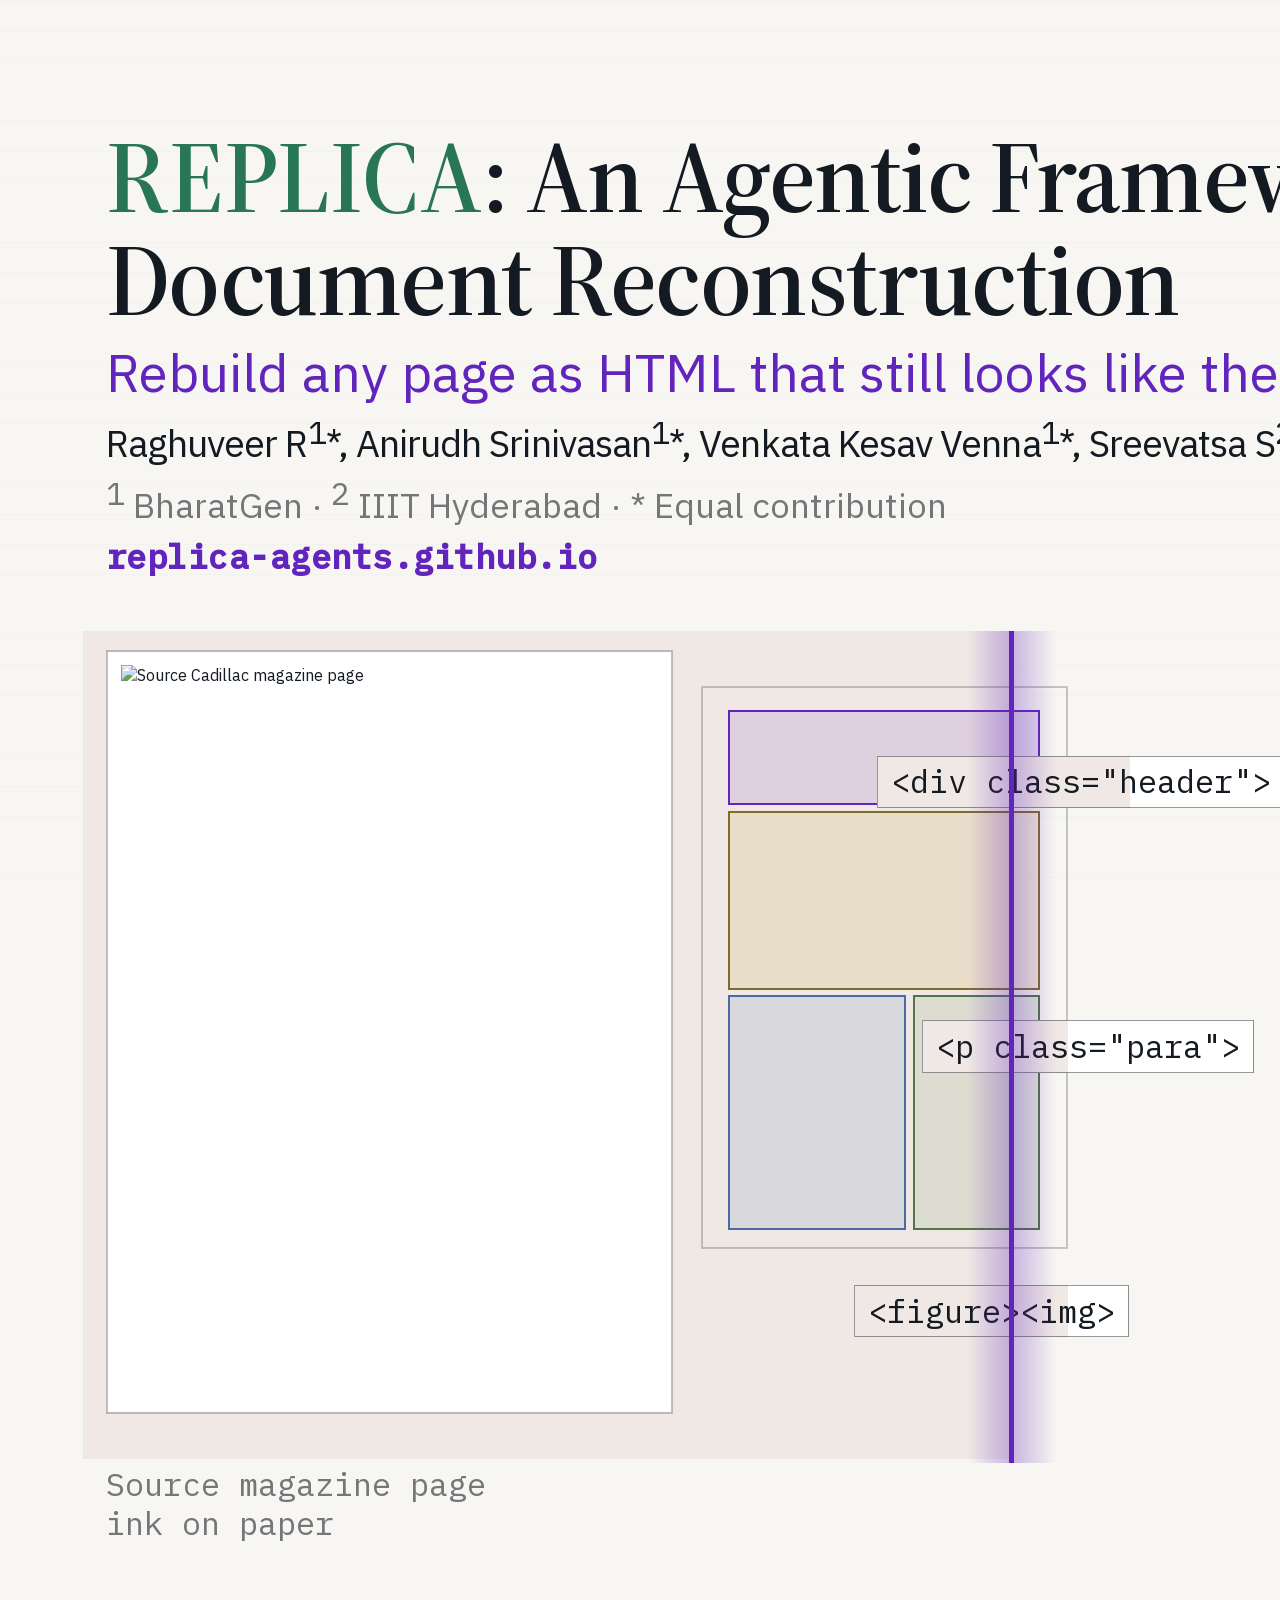
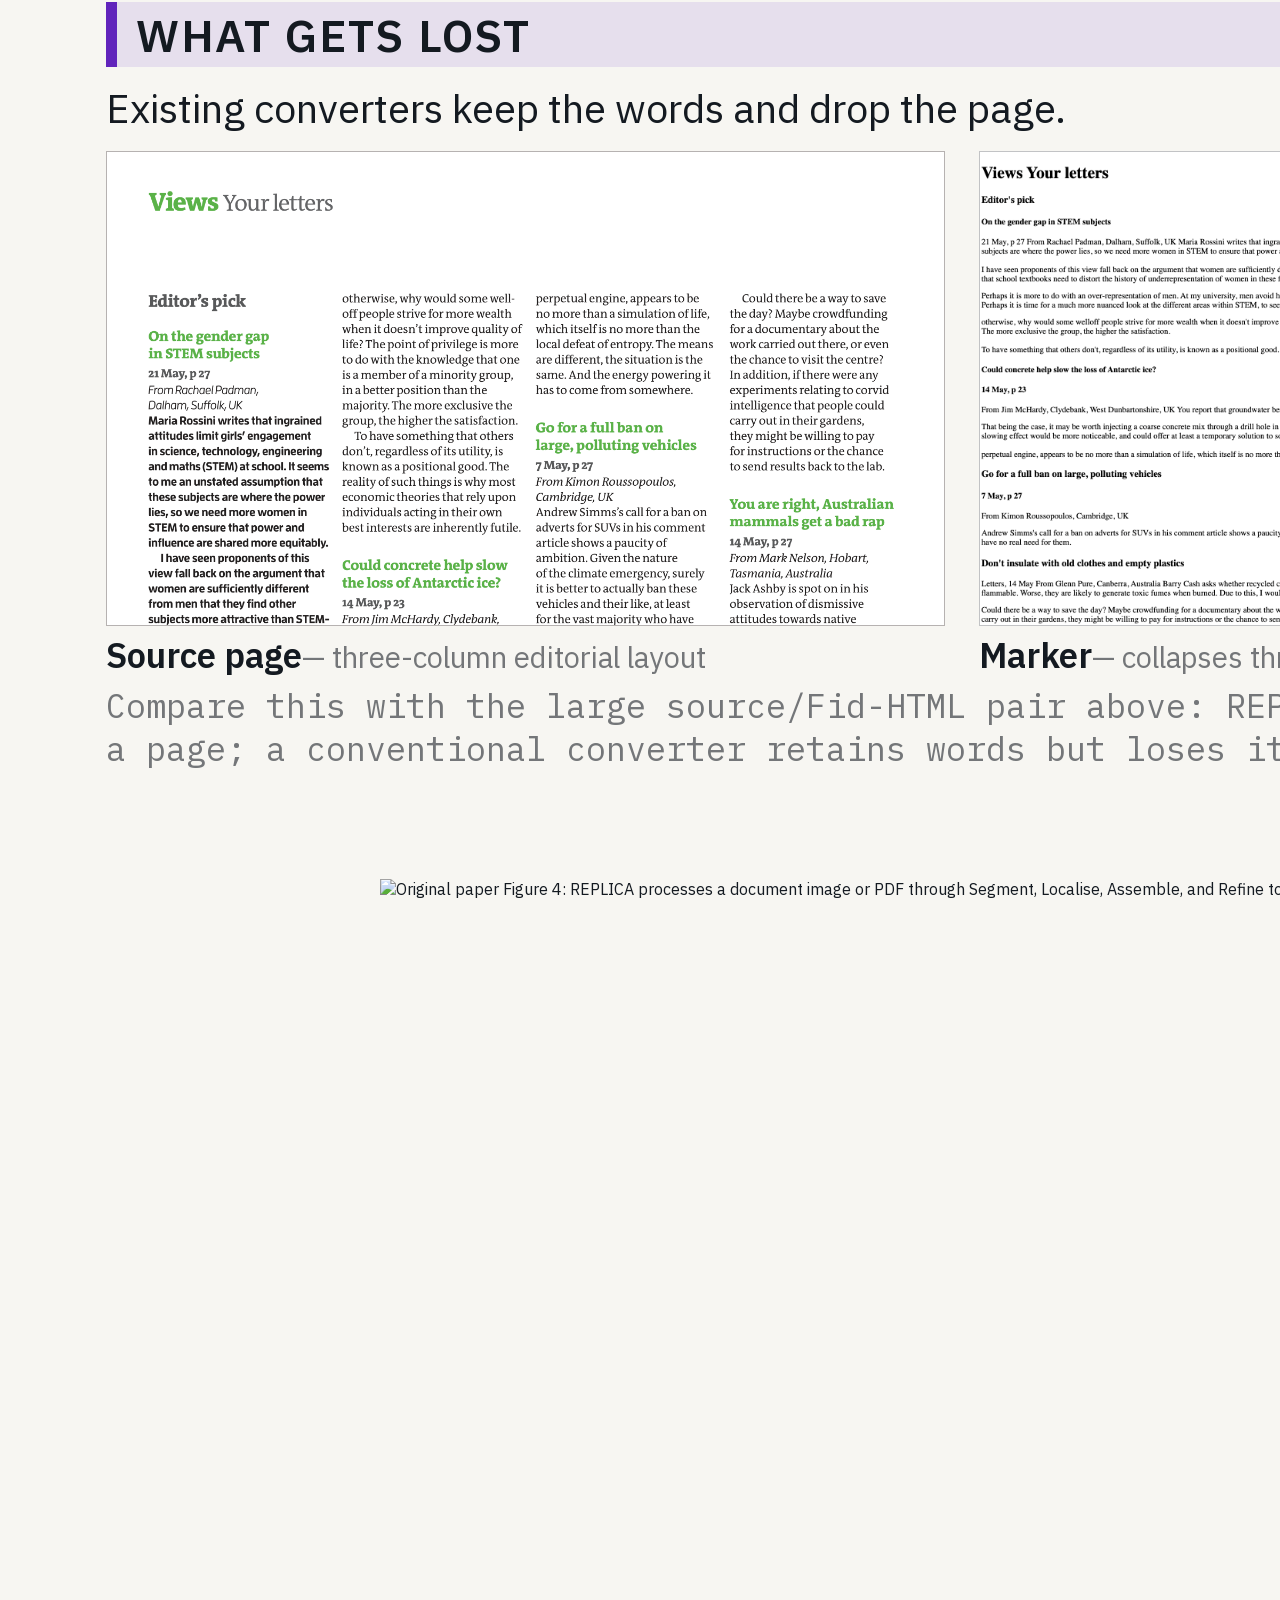
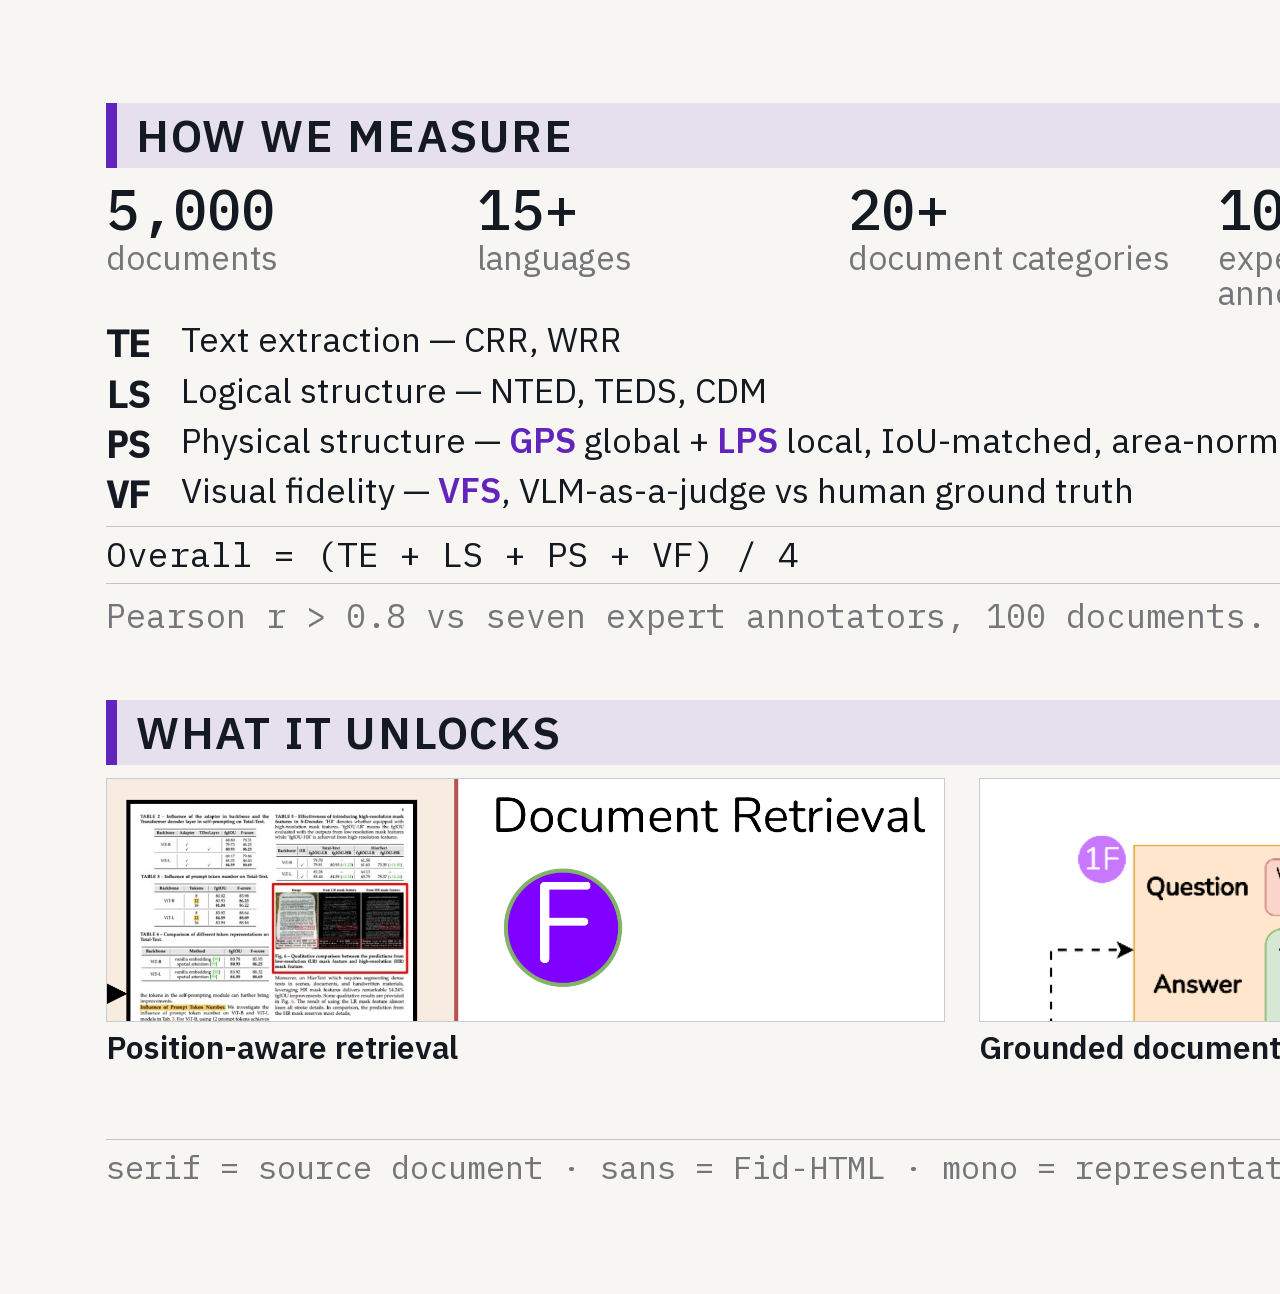
==== poster/index.html @ 0600de85 "added poster" ====
<!DOCTYPE html>
<html lang="en">
<head>
<meta charset="utf-8">
<title>REPLICA — ICDAR 2026</title>
<link rel="stylesheet" href="poster.css">
</head>
<body>

<!-- Glyphs that are NOT in the self-hosted font subsets are drawn, never typed.
     Typing them lets the browser silently substitute a system font, which looks
     fine locally and breaks in the embedded PDF. See POSTER_PLAN.md §2.2. -->
<svg width="0" height="0" style="position:absolute" aria-hidden="true"><defs>
  <symbol id="tick" viewBox="0 0 16 16"><path d="M2.5 8.6 L6.2 12.3 L13.5 3.9"
    fill="none" stroke="currentColor" stroke-width="2.6" stroke-linecap="round"
    stroke-linejoin="round"/></symbol>
  <symbol id="cross" viewBox="0 0 16 16"><path d="M3.6 3.6 L12.4 12.4 M12.4 3.6 L3.6 12.4"
    fill="none" stroke="currentColor" stroke-width="2.6" stroke-linecap="round"/></symbol>
  <symbol id="arr" viewBox="0 0 24 12"><path d="M1 6 H20 M15 1.5 L20.5 6 L15 10.5"
    fill="none" stroke="currentColor" stroke-width="1.8" stroke-linecap="round"
    stroke-linejoin="round"/></symbol>
</defs></svg>

<div class="poster">

<!-- ============================ BAND A — TITLE ======================== -->
<header class="band bandA">
  <div>
    <h1 class="title"><span class="sys">REPLICA</span>: An Agentic Framework
      for <span class="visual">Visually Faithful</span> Document Reconstruction</h1>
    <p class="thesis">Rebuild any page as HTML that still looks like the page.</p>
    <p class="authors">Raghuveer R<sup>1</sup>*, Anirudh Srinivasan<sup>1</sup>*,
      Venkata Kesav Venna<sup>1</sup>*, Sreevatsa S<sup>2</sup>, Aryan Jain<sup>2</sup>,
      Sahithi Kukkala<sup>2</sup>, Ravi Kiran Sarvadevabhatla<sup>1,2</sup></p>
    <p class="affils"><sup>1</sup> BharatGen &middot; <sup>2</sup> IIIT Hyderabad
      &middot; * Equal contribution</p>
    <p class="project-url">replica-agents.github.io</p>
  </div>

  <div class="rail">
  <div class="logo"><img src="assets/logos/icdar26.png" alt="ICDAR 2026, Vienna"></div>
  <div class="codes">
    <figure>
      <img src="assets/qr/project.svg" alt="" width="170" height="170"
           style="width:45mm;height:45mm">
      <figcaption>Project page</figcaption>
    </figure>
    <figure>
      <!-- mailto: with all seven authors. v16, 0.56 mm/module at 50 mm --
           placed larger than the project code to keep that above the ~0.50 mm
           floor a phone needs at poster distance. -->
      <img src="assets/qr/contact.svg" alt="" width="190" height="190"
           style="width:50mm;height:50mm">
      <figcaption>Contact us</figcaption>
    </figure>
  </div>
  </div>
</header>

<!-- ============================ BAND B — THE SEAM ===================== -->
<section class="band bandB">
  <div class="seamwrap">

    <div class="plate src">
      <img src="../static/images/qual/00000127.png" alt="Source Cadillac magazine page">
    </div>

    <div class="decomp">
      <div class="boxes" aria-label="Cadillac page with detected layout regions">
        <img src="../static/images/qual/00000127.png" alt="">
        <i class="region title-region"></i><i class="region hero-region"></i>
        <i class="region copy-region"></i><i class="region caption-region"></i>
      </div>
      <div class="frag f1">&lt;div class="header"&gt;</div>
      <div class="frag f2">&lt;p class="para"&gt;</div>
      <div class="frag f3">&lt;figure&gt;&lt;img&gt;</div>
    </div>

    <div class="seam"></div>

    <div class="chrome"><i></i><i></i><i></i><span class="addr"></span></div>
    <div class="plate dst">
      <img src="assets/figures/qual-magazine-render.png" alt="REPLICA Fid-HTML render of the same Cadillac magazine page">
    </div>

    <div class="seamlabel l">Source magazine page<br>ink on paper</div>
    <div class="seamlabel r">Fid-HTML render<br>made of DOM</div>
  </div>

  <div class="stats">
    <div class="stat">
      <p class="num">0.93</p>
      <p class="cap">VFS &mdash; visual fidelity,<br>VLM-as-a-judge</p>
    </div>
    <div class="stat">
      <p class="num">0.86</p>
      <p class="cap">OS_all &mdash; overall,<br>against 0.58 for GPT-5</p>
    </div>
    <div class="stat">
      <p class="num">0.86</p>
      <p class="cap">GPS &mdash; global position,<br>LPS 0.73 local</p>
    </div>
    <div class="stat">
      <p class="num">+39<span class="unit">pts</span></p>
      <p class="cap">Qwen3-VL-8B + REPLICA: 0.86<br>vs direct Qwen3-VL-30B: 0.47</p>
    </div>
    <div class="statmore">
      <p class="stat-kicker">WHY FID-HTML?</p>
      <p><b>A usable page, not a transcript.</b> Content, hierarchy, layout, and
        styling remain available in the DOM.</p>
      <div class="stat-keys"><span>SEMANTIC DOM</span><span>READING ORDER</span><span>VISUAL FIDELITY</span></div>
    </div>
  </div>
</section>

<!-- ============================ BAND C =============================== -->
<section class="band bandC">

  <div>
    <p class="eyebrow">What gets lost</p>
    <p style="font-size:30pt;margin:0 0 4mm">Existing converters keep the words and
      drop the page.</p>

    <div class="strip">
      <figure>
        <div class="shot paper"><img src="assets/figures/fig1a-source.png" alt=""></div>
        <figcaption><b>Source page</b><span>&mdash; three-column editorial layout</span></figcaption>
      </figure>
      <figure>
        <div class="shot"><img src="assets/figures/fig1a-marker.png" alt=""></div>
        <figcaption><b>Marker</b><span>&mdash; collapses three columns into one</span></figcaption>
      </figure>
    </div>

    <p class="cap" style="margin-top:3mm">Compare this with the large source/Fid-HTML pair above: REPLICA preserves the page as a page; a conventional converter retains words but loses its structure.</p>
  </div>

  <div>
    <p class="eyebrow">Fid-HTML</p>
    <h2 class="head" style="font-size:34pt;margin-bottom:3mm">Six dimensions of fidelity</h2>

    <div class="dims">
      <div class="dim"><span class="som sm">1</span><p><b>Textual content</b>
        word- and block-level text</p></div>
      <div class="dim"><span class="som sm">2</span><p><b>Hierarchical structure</b>
        nested <span class="mono">&lt;div&gt;</span> containers</p></div>
      <div class="dim"><span class="som sm">3</span><p><b>Semantic tags</b>
        <span class="mono">&lt;li&gt; &lt;table&gt; &lt;tr&gt; &lt;td&gt;</span> + classes</p></div>
      <div class="dim"><span class="som sm">4</span><p><b>Positional information</b>
        absolute global, relative local</p></div>
      <div class="dim"><span class="som sm">5</span><p><b>Styling and metadata</b>
        size, colour, weight via inline CSS</p></div>
      <div class="dim"><span class="som sm">6</span><p><b>Figures and backgrounds</b>
        layered into the DOM, with alt text</p></div>
    </div>

    <table class="t">
      <thead><tr><th>Format</th><th>R.O.</th><th>Tables</th><th>Figures</th>
        <th>Hier.</th><th>BBoxes</th><th>V.F.</th></tr></thead>
      <tbody>
        <tr><td>Markdown</td><td>P</td><td>&#215;</td><td>P</td><td>P</td><td>&#215;</td><td>&#215;</td></tr>
        <tr><td>LaTeX</td><td>P</td><td>&#10003;</td><td>&#10003;</td><td>&#10003;</td><td>P</td><td>&#10003;</td></tr>
        <tr><td>Qwen-HTML</td><td>P</td><td>&#10003;</td><td>P</td><td>P</td><td>&#215;</td><td>&#10003;</td></tr>
        <tr class="ours"><td>Fid-HTML (Ours)</td><td>&#10003;</td><td>&#10003;</td><td>&#10003;</td><td>&#10003;</td><td>&#10003;</td><td>&#10003;</td></tr>
      </tbody>
    </table>
    <p class="cap" style="margin-top:1.5mm">Selected Fid-HTML capabilities &middot; P = partial</p>
  </div>
</section>

<!-- ============================ BAND D — PIPELINE ===================== -->
<section class="band bandD">
  <figure class="original-pipeline">
    <img src="../replica-agents-maindiag-final.png"
      alt="Original paper Figure 4: REPLICA processes a document image or PDF through Segment, Localise, Assemble, and Refine to create a high-fidelity final HTML document.">
    <figcaption>Original paper Fig. 4 &mdash; the complete REPLICA agentic pipeline.</figcaption>
  </figure>
</section>

<!-- ============================ BAND E =============================== -->
<section class="band bandE">

  <div>
    <p class="eyebrow">How we measure</p>
    <div class="statchips">
      <div class="statchip"><p class="n">5,000</p><p class="t">documents</p></div>
      <div class="statchip"><p class="n">15+</p><p class="t">languages</p></div>
      <div class="statchip"><p class="n">20+</p><p class="t">document categories</p></div>
      <div class="statchip"><p class="n">100%</p><p class="t">expert human-annotated</p></div>
    </div>
    <dl class="defs">
      <div><dt>TE</dt><dd>Text extraction &mdash; CRR, WRR</dd></div>
      <div><dt>LS</dt><dd>Logical structure &mdash; NTED, TEDS, CDM</dd></div>
      <div><dt>PS</dt><dd>Physical structure &mdash;
        <span class="newmetric">GPS</span> global + <span class="newmetric">LPS</span> local,
        IoU-matched, area-normalised F1</dd></div>
      <div><dt>VF</dt><dd>Visual fidelity &mdash; <span class="newmetric">VFS</span>,
        VLM-as-a-judge vs human ground truth</dd></div>
    </dl>
    <p class="formula">Overall = (TE + LS + PS + VF) / 4</p>
    <p class="cap">Pearson r &gt; 0.8 vs seven expert annotators, 100 documents.</p>
  </div>

  <div>
    <p class="eyebrow">Results</p>
    <table class="t results-table">
      <thead>
        <tr class="metric-groups"><th rowspan="2">Method</th><th colspan="2">Text extraction</th><th>Logical<br>structure</th><th colspan="2">Physical structure</th><th>Visual<br>fidelity</th><th>Overall</th></tr>
        <tr class="metric-labels"><th>WRR</th><th>CRR</th><th>NTED</th><th>LPS</th><th>GPS</th><th>VFS</th><th>OS_all</th></tr>
      </thead>
      <tbody>
        <tr><td>Marker</td><td>0.68</td><td>0.82</td><td>0.61</td><td>0.19</td><td>0.34</td><td>0.74</td><td class="bar" style="--w:53"><span>0.53</span></td></tr>
        <tr><td>Docling</td><td>0.40</td><td>0.49</td><td>0.62</td><td>0.17</td><td>0.26</td><td>0.55</td><td class="bar" style="--w:38"><span>0.38</span></td></tr>
        <tr><td>Qwen3-VL</td><td>0.66</td><td>0.79</td><td>0.59</td><td>0.22</td><td>0.30</td><td>0.43</td><td class="bar" style="--w:47"><span>0.47</span></td></tr>
        <tr><td>Gemini-2.5-Pro</td><td>0.67</td><td>0.42</td><td>0.56</td><td>0.14</td><td>0.31</td><td>0.82</td><td class="bar" style="--w:47"><span>0.47</span></td></tr>
        <tr><td>GPT-5</td><td>0.65</td><td>0.79</td><td>0.49</td><td>0.21</td><td>0.43</td><td>0.86</td><td class="bar" style="--w:58"><span>0.58</span></td></tr>
        <tr class="ours"><td>REPLICA (Ours)</td><td>0.88</td><td>0.93</td><td>0.20</td><td>0.73</td><td>0.86</td><td>0.93</td><td class="bar" style="--w:86"><span>0.86</span></td></tr>
      </tbody>
    </table>
    <p class="cap" style="margin-top:2mm">Best in every column &middot; NTED lower is better &middot; 16 methods in the paper</p>
  </div>

  </section>

<!-- ============================ BAND F =============================== -->
<section class="band bandF">
  <div>
    <p class="eyebrow">What it unlocks</p>
    <div class="tiles">
      <figure class="retrieval"><div class="shot"><img src="assets/figures/fig2-app-f.png" alt=""></div>
        <figcaption>Position-aware retrieval</figcaption></figure>
      <figure class="qa"><div class="shot"><img src="assets/figures/fig2-app-d.png" alt=""></div>
        <figcaption>Grounded document QA</figcaption></figure>
    </div>
  </div>

  <div class="limits">
    <p class="eyebrow">Limitations</p>
    <p>No cross-page consistency yet &mdash; spanning tables and figures can fragment.</p>
    <p>Precise font identification remains unresolved.</p>
    <p class="takeaway">REPLICA makes Qwen3-VL-8B (0.86) stronger than direct
      Qwen3-VL-30B (0.47) on the overall score.</p>
  </div>
</section>

<!-- ============================ FOOTER =============================== -->
<footer class="band footer">
  <span class="legend-type">serif = source document &middot; sans = Fid-HTML
    &middot; mono = representation</span>
  <span class="mono">replica-agents.github.io</span>
  <span>Supported by BharatGen at IIIT Hyderabad</span>
  <span class="logos">
    <img src="assets/logos/bharatgen.png" alt="BharatGen">
    <img src="assets/logos/iiith.jpeg" alt="IIIT Hyderabad">
    <img src="assets/logos/cvit.png" alt="CVIT">
  </span>
</footer>

</div>
</body>
</html>
---- poster/poster.css ----
/* ==========================================================================
   REPLICA — ICDAR 2026 poster.  A0 portrait, 841 × 1189 mm, one page.
   Structure in mm, type in pt. No vw/vh/rem-off-a-guessed-root anywhere:
   those do not survive headless printing at a different device pixel ratio.
   ========================================================================== */

@import url('./fonts/fonts.css');

/* --- tokens --------------------------------------------------------------
   Palette derived, not chosen. Grounds sampled from the poster's own subject
   matter; stage colours and the violet sampled off the paper's Fig. 4 and
   Fig. 2. See POSTER_PLAN.md §2.1 for the derivation and contrast ratios. */
:root {
  --paper:  #EFE8E4;   /* warm rag — input / source document / the PDF world */
  --screen: #F7F6F2;   /* low-ink warm neutral — clean on uncoated poster stock */
  --ink-p:  #1E1815;
  --ink-s:  #141A21;

  --seg: #4A6BA5;  --seg-d: #4A6AA5;
  --loc: #689558;  --loc-d: #527545;
  --asm: #C9A83F;  --asm-d: #806B28;
  --ref: #C67736;  --ref-d: #9C5E2A;

  --mark: #6124BC;
  --rule: rgba(20, 26, 33, .22);
  --dim:  rgba(20, 26, 33, .58);

  /* grid */
  --margin: 28mm;
  --col: 54.42mm;
  --gut: 12mm;

  --serif: 'Source Serif 4', Georgia, serif;
  --sans:  'IBM Plex Sans', Helvetica, Arial, sans-serif;
  --mono:  'IBM Plex Mono', Menlo, monospace;
}

@page { size: 841mm 1189mm; margin: 0; }

html, body {
  width: 841mm; height: 1189mm; margin: 0; padding: 0;
  overflow: hidden;
  background: var(--screen);
  color: var(--ink-s);
  font-family: var(--sans);
  -webkit-print-color-adjust: exact; print-color-adjust: exact;
  -webkit-font-smoothing: antialiased;
}

/* faint page-geometry grid: visible up close, gone at reading distance */
body::before {
  content: ''; position: absolute; inset: 0; pointer-events: none; z-index: 0;
  background-image:
    repeating-linear-gradient(to bottom, rgba(20,26,33,.018) 0 .2mm, transparent .2mm 8mm);
}

.poster {
  position: relative; z-index: 1;
  box-sizing: border-box;
  width: 841mm; height: 1189mm;
  padding: var(--margin);
  display: grid;
  /* 1037 mm of bands + 6 × 16 mm gaps = 1133 mm = the live height exactly.
     Band E lost the ablation column (author's call); the height went to Band C,
     where the Fig. 1A comparison strip was too small to read. */
  grid-template-rows: 128mm 236mm 216mm 202mm 142mm 100mm 13mm;
  row-gap: 16mm;
}

.band { position: relative; min-width: 0; min-height: 0; break-inside: avoid; }
.g12 {
  display: grid; grid-template-columns: repeat(12, 1fr); column-gap: var(--gut);
  min-width: 0;
}

/* --- shared type ---------------------------------------------------------- */
.eyebrow {
  display: block;
  background: rgba(97, 36, 188, .11);
  border-left: 3mm solid var(--mark);
  padding: 2.4mm 5mm; margin: 0 0 3.5mm;
  font-family: var(--sans); font-size: 34pt; font-weight: 600;
  letter-spacing: .04em; text-transform: uppercase; color: var(--ink-s);
  line-height: 1.02;
}

h2.head {
  font-size: 54pt; font-weight: 600; line-height: 1.02; margin: 0 0 5mm;
  letter-spacing: -.012em;
}
h3.sub { font-size: 37pt; font-weight: 600; line-height: 1.08; margin: 0 0 3mm; }
p, li { font-size: 30pt; line-height: 1.40; margin: 0 0 4mm; }
.cap {
  font-family: var(--mono); font-size: 25pt; line-height: 1.28;
  color: var(--dim); margin: 0;
}
.mono { font-family: var(--mono); font-variant-numeric: tabular-nums; }
b, strong { font-weight: 600; }

/* SoM badge — filled violet circle, white numeral. Never an ① glyph:
   the circled-numeral codepoints are not in the self-hosted subsets. */
.som {
  display: inline-flex; align-items: center; justify-content: center;
  width: 13mm; height: 13mm; border-radius: 50%;
  background: var(--mark); color: #fff;
  font-family: var(--sans); font-size: 27pt; font-weight: 600;
  line-height: 1; flex: none; vertical-align: -2.5mm;
}
.som.sm { width: 11mm; height: 11mm; font-size: 24pt; vertical-align: -2mm; }
.som.seg { background: var(--seg-d); }
.som.loc { background: var(--loc-d); }
.som.asm { background: var(--asm-d); }
.som.ref { background: var(--ref-d); }

/* corner brackets, never a 4-sided border */
.brk { position: relative; }
.brk::before, .brk::after {
  content: ''; position: absolute; width: 9mm; height: 9mm; pointer-events: none;
  border: .7mm solid var(--rule);
}
.brk::before { top: 0; left: 0; border-right: 0; border-bottom: 0; }
.brk::after { bottom: 0; right: 0; border-left: 0; border-top: 0; }
.brk > .brk-tr, .brk > .brk-bl {
  position: absolute; width: 9mm; height: 9mm; border: .7mm solid var(--rule);
}
.brk > .brk-tr { top: 0; right: 0; border-left: 0; border-bottom: 0; }
.brk > .brk-bl { bottom: 0; left: 0; border-right: 0; border-top: 0; }

/* the two substrates */
.on-paper  { background: var(--paper);  color: var(--ink-p); }
.on-screen { background: var(--screen); color: var(--ink-s); }

/* ===== BAND A — title ===================================================== */
.bandA { display: grid; grid-template-columns: 1fr 140mm; column-gap: 16mm;
         align-items: start; padding-top: 5mm; }
.bandA .rail { display: flex; flex-direction: column; gap: 6mm; }
.bandA .logo img { width: 120mm; display: block; }
.title {
  font-family: var(--serif); font-weight: 600; font-size: 76pt;
  line-height: 1.02; letter-spacing: -.015em; margin: 0;
}
/* full caps at the SAME size, distinguished by weight -- font-variant-caps:
   all-small-caps rendered REPLICA visibly smaller than the rest of the title */
.title .sys { font-weight: 700; letter-spacing: .005em; color: #287653; }
.title .visual { color: #B63831; }
.thesis {
  font-size: 40pt; font-weight: 400; color: var(--mark);
  margin: 3mm 0 0; line-height: 1.12;
}
.authors { font-size: 28pt; line-height: 1.16; letter-spacing: -.025em; margin: 3mm 0 0; white-space: nowrap; }
.authors sup, .affils sup { font-size: 24pt; }
.affils { font-size: 26pt; color: var(--dim); margin: 1.5mm 0 0; }
.project-url {
  font-family: var(--mono); font-size: 25pt; font-weight: 600; letter-spacing: .015em;
  color: var(--mark); line-height: 1.05; margin: 2.5mm 0 0;
}
.codes { display: flex; gap: 10mm; justify-content: flex-start; }
.codes figure { margin: 0; text-align: center; }
.codes svg, .codes img, .codes .qr-slot { display: block; }
.codes figcaption {
  font-family: var(--mono); font-size: 24pt; color: var(--dim);
  margin-top: 3mm; line-height: 1.1; white-space: nowrap;
}
.qr-slot {
  border: .8mm dashed var(--rule); box-sizing: border-box;
  display: flex; align-items: center; justify-content: center;
  font-family: var(--mono); font-size: 24pt; color: var(--dim);
  text-align: center; padding: 4mm; line-height: 1.15;
}

/* ===== BAND B — the seam ================================================== */
.bandB { display: grid; grid-template-columns: 480mm 1fr; column-gap: 15mm; }
.seamwrap { position: relative; height: 100%; }
/* The two substrates, made visible behind the whole hero: warm paper to the
   left of the seam, cool screen to the right. This is what makes the idea
   readable from ten metres, and it is what teaches the code the rest of the
   poster then relies on. */
.seamwrap::before {
  content: ''; position: absolute; left: -6mm; top: -5mm; width: 246mm; bottom: 22mm;
  background: var(--paper); z-index: 0;
}

.plate { position: absolute; top: 0; height: 202mm; width: 150mm; overflow: hidden; }
.plate img { width: 100%; display: block; }
.plate.src   { left: 0;     background: #fff; padding: 4mm; box-sizing: border-box; z-index: 2; }
.plate.dst   { right: 0;    background: #fff; z-index: 2; }
.plate.src::after {
  content: ''; position: absolute; inset: 0; pointer-events: none;
  box-shadow: inset 0 0 0 .5mm rgba(30,24,21,.30);
}
/* minimal browser chrome on the output plate, matching Fig. 1 */
.chrome {
  position: absolute; right: 0; top: 0; width: 150mm; height: 11mm; z-index: 2;
  background: #E5E4DF; border: .5mm solid rgba(20,26,33,.28); border-bottom: 0;
  box-sizing: border-box; display: flex; align-items: center; gap: 2.6mm;
  padding: 0 4mm;
}
.chrome i { width: 3.2mm; height: 3.2mm; border-radius: 50%; background: #A9B6C4; }
.chrome .addr {
  flex: 1; height: 5.6mm; border-radius: 1mm; background: #FCFCFA;
  border: .35mm solid rgba(20,26,33,.20);
}
.plate.dst { top: 11mm; height: 191mm; border: .5mm solid rgba(20,26,33,.28);
             box-sizing: border-box; }

/* the seam itself */
.seam { position: absolute; left: 239mm; top: -5mm; width: 1.4mm; height: 220mm;
        background: var(--mark); z-index: 6; }
.seam::before, .seam::after {
  content: ''; position: absolute; top: 0; width: 11mm; height: 100%;
}
.seam::before { right: 1.4mm; background: linear-gradient(to left,  rgba(97,36,188,.30), transparent); }
.seam::after  { left: 1.4mm;  background: linear-gradient(to right, rgba(97,36,188,.30), transparent); }

/* the decomposition, three layers at different offsets */
.decomp { position: absolute; left: 158mm; top: 2mm; width: 170mm; height: 196mm; z-index: 3; }
.decomp .boxes {
  position: absolute; left: 0; top: 8mm; width: 96mm; height: 148mm; overflow: hidden;
  box-shadow: 0 0 0 .5mm rgba(20,26,33,.24);
}
.decomp .boxes img { width: 100%; display: block; }
.region { position: absolute; box-sizing: border-box; border: .7mm solid var(--mark); background: rgba(97,36,188,.12); }
.title-region { top: 4%; left: 7%; width: 86%; height: 17%; }
.hero-region { top: 22%; left: 7%; width: 86%; height: 32%; border-color: var(--asm-d); background: rgba(201,168,63,.16); }
.copy-region { top: 55%; left: 7%; width: 49%; height: 42%; border-color: var(--seg-d); background: rgba(74,107,165,.13); }
.caption-region { top: 55%; left: 58%; width: 35%; height: 42%; border-color: var(--loc-d); background: rgba(104,149,88,.14); }
/* fragment chips caught mid-flight across the seam: the left half of each is
   drawn warm, the right half cool, so the chip itself shows the crossing */
.frag {
  position: absolute; font-family: var(--mono); font-size: 24pt; z-index: 5;
  border: .5mm solid rgba(20,26,33,.45); white-space: nowrap; line-height: 1.1;
  padding: 2mm 3.4mm;
  background: linear-gradient(to right,
     var(--paper) 0 var(--split), #FFFFFF var(--split) 100%);
}
.frag.f1 { left: 46mm;  top: 26mm;  --split: 62%; }
.frag.f2 { left: 58mm;  top: 96mm;  --split: 44%; }
.frag.f3 { left: 40mm;  top: 166mm; --split: 78%; }

.seamlabel {
  position: absolute; bottom: 0; font-family: var(--mono); font-size: 24pt;
  color: var(--dim); line-height: 1.2; z-index: 5;
}
.seamlabel.l { left: 0; }
.seamlabel.r { right: 0; text-align: right; }

/* stat strip */
/* Four stats, one size, one grid. The earlier 176 pt hero over three at 72 pt
   read as inconsistent rather than hierarchical. */
.stats { display: grid; grid-template-columns: 1fr 1fr; gap: 12mm 10mm;
         align-content: start; }
.stats .num {
  font-family: var(--mono); font-variant-numeric: tabular-nums;
  font-size: 104pt; font-weight: 500; line-height: .92; letter-spacing: -.02em;
  margin: 0;
}
.stat .unit { font-size: 34%; vertical-align: baseline; }  /* 24.5 pt: the 24 pt floor beats the 30% guideline */
.stat .cap { margin-top: 3mm; line-height: 1.22; }
.statmore {
  grid-column: 1 / -1; background: rgba(97,36,188,.07); border-left: 2mm solid var(--mark);
  padding: 3.5mm 5mm 3mm; margin-top: -2mm;
}
.statmore p { font-size: 27pt; line-height: 1.12; margin: 0; }
.statmore .stat-kicker {
  font-family: var(--mono); font-size: 21pt; font-weight: 600; letter-spacing: .08em;
  color: var(--mark); margin: 0 0 1.4mm;
}
.stat-keys { display: flex; gap: 4mm; margin-top: 2.5mm; }
.stat-keys span { font-family: var(--mono); font-size: 19pt; font-weight: 600; color: var(--dim); white-space: nowrap; }

/* ===== BAND C ============================================================= */
.bandC { display: grid; grid-template-columns: 452.9mm 320.1mm; column-gap: var(--gut); }
.strip { display: grid; grid-template-columns: repeat(2, 1fr); column-gap: 9mm; }
.strip figure { margin: 0; }
.strip .shot {
  height: 125mm; overflow: hidden; background: #fff; display: grid; place-items: center;
  border: .5mm solid rgba(20,26,33,.26);
}
.strip .shot.paper { background: var(--paper); }
.strip .shot img { width: auto; height: 100%; max-width: 100%; display: block; object-fit: contain; }
.strip figcaption { margin-top: 3mm; line-height: 1.06; }
.strip figcaption { white-space: nowrap; }
.strip figcaption b { display: inline; font-size: 26pt; }
.strip figcaption span { display: inline; margin: 0; font-size: 22pt; line-height: 1.06; color: var(--dim); }
.strip .ours { color: var(--mark); }

.dims { display: grid; grid-template-columns: 1fr 1fr; gap: 1.2mm 5mm; margin: 0 0 2mm; }
.dim { display: flex; gap: 3mm; align-items: flex-start; }
.dim p { font-size: 27pt; line-height: 1.16; margin: 0; }
.dim b { display: block; }

table.t { width: 100%; border-collapse: collapse; font-variant-numeric: tabular-nums; }
table.t th, table.t td {
  font-family: var(--mono); font-size: 25pt; padding: .65mm 1.6mm; text-align: right;
  border-bottom: .35mm solid var(--rule);
}
table.t th { font-weight: 600; color: var(--ink-s); font-size: 25pt; line-height: 1.05; }
table.t td:first-child, table.t th:first-child { text-align: left; font-family: var(--sans); }
table.t tr.ours td { background: rgba(97,36,188,.10); font-weight: 600; }
table.t tr.ours td:first-child { color: var(--mark); }
.results-table .metric-groups th {
  background: rgba(97,36,188,.08); font-family: var(--sans); font-size: 19pt;
  letter-spacing: -.018em; line-height: 1; padding: 1.3mm .8mm .9mm;
  text-align: center; white-space: nowrap; border-bottom: .2mm solid var(--rule);
}
.results-table .metric-groups th:first-child { text-align: left; }
.results-table .metric-labels th { font-size: 22pt; padding-top: .8mm; }
.results-table .metric-groups th:nth-child(2),
.results-table .metric-labels th:nth-child(-n+2) { background: rgba(74,107,165,.13); color: #355783; }
.results-table .metric-groups th:nth-child(3),
.results-table .metric-labels th:nth-child(3) { background: rgba(104,149,88,.15); color: #496C3D; }
.results-table .metric-groups th:nth-child(4),
.results-table .metric-labels th:nth-child(4),
.results-table .metric-labels th:nth-child(5) { background: rgba(201,168,63,.19); color: #725F20; }
.results-table .metric-groups th:nth-child(5),
.results-table .metric-labels th:nth-child(6) { background: rgba(182,56,49,.12); color: #92342E; }
.results-table .metric-groups th:nth-child(6),
.results-table .metric-labels th:nth-child(7) { background: rgba(97,36,188,.10); color: var(--mark); }
.results-table td:nth-child(2) { border-left: 1mm solid var(--seg-d); }
.results-table td:nth-child(4) { border-left: 1mm solid var(--loc-d); }
.results-table td:nth-child(5) { border-left: 1mm solid var(--asm-d); }
.results-table td:nth-child(7) { border-left: 1mm solid #B63831; }
.results-table td:nth-child(8) { border-left: 1mm solid var(--mark); }

/* ===== BAND D — pipeline ================================================== */
.bandD { display: grid; place-items: center; height: 100%; }
.original-pipeline { width: 640mm; height: 202mm; margin: 0; position: relative; }
.original-pipeline img { display: block; width: 640mm; height: 202mm; object-fit: contain; }
.original-pipeline figcaption { position: absolute; right: 0; bottom: 0; margin: 0; padding: 1.2mm 2mm; background: rgba(247,246,242,.88);
  font-family: var(--mono); font-size: 18pt; line-height: 1; color: var(--dim); }

/* ===== BAND E ============================================================= */
.bandE { display: grid; grid-template-columns: 386.5mm 386.5mm; column-gap: var(--gut); }
.statchips { display: grid; grid-template-columns: repeat(4, 1fr); gap: 2mm 6mm; margin: 0 0 2.5mm; }
.statchip .n {
  font-family: var(--mono); font-variant-numeric: tabular-nums;
  font-size: 42pt; font-weight: 500; line-height: 1; margin: 0;
}
.statchip .t { font-size: 25pt; color: var(--dim); margin: .8mm 0 0; line-height: 1.05; }
dl.defs { margin: 0 0 2mm; }
dl.defs div { display: flex; gap: 3mm; margin-bottom: .6mm; }
dl.defs dt {
  font-family: var(--mono); font-weight: 600; font-size: 28pt; width: 17mm; flex: none;
}
dl.defs dd { margin: 0; font-size: 26pt; line-height: 1.16; }
.newmetric { color: var(--mark); font-weight: 600; }
.formula {
  font-family: var(--mono); font-size: 26pt; padding: 1mm 0;
  border-top: .35mm solid var(--rule); border-bottom: .35mm solid var(--rule);
  margin: 0 0 3mm;
}
.bar { position: relative; }
.bar::before {
  content: ''; position: absolute; left: 0; top: .8mm; bottom: .8mm;
  width: calc(var(--w) * 1%); background: rgba(97,36,188,.14);
}
.bar span { position: relative; }

/* ablation staircase */
.stair { display: flex; flex-direction: column; gap: 1.8mm; }
.step { display: grid; grid-template-columns: 1fr 22mm; align-items: center; gap: 3mm; }
.stair { gap: 1mm; }
.step .track { height: 7.6mm; background: rgba(20,26,33,.07); position: relative; }
.step .fill { position: absolute; left: 0; top: 0; bottom: 0; background: var(--asm); }
.step.final .fill { background: var(--mark); }
.step .lab {
  position: absolute; left: 2.5mm; top: 50%; transform: translateY(-50%);
  font-size: 24pt; white-space: nowrap; line-height: 1;
}
.step .v {
  font-family: var(--mono); font-variant-numeric: tabular-nums;
  font-size: 24pt; text-align: right;
}
.step.final .v { font-weight: 600; color: var(--mark); }
.jump {
  font-family: var(--mono); font-size: 24pt; color: var(--mark);
  margin: .6mm 0 .6mm 3mm;
}
.strip-rel {
  font-family: var(--mono); font-size: 24pt; line-height: 1.16; color: var(--dim);
  margin-top: 2.5mm; padding-top: 2mm; border-top: .35mm solid var(--rule);
}

/* ===== BAND F ============================================================= */
.bandF { display: grid; grid-template-columns: 452.9mm 320.1mm; column-gap: var(--gut); }
.tiles { display: grid; grid-template-columns: repeat(2, 1fr); column-gap: 9mm; }
.tiles figure { margin: 0; }
.tiles .shot {
  height: 64mm; overflow: hidden; background: #fff;
  border: .4mm solid rgba(20,26,33,.22);
}
.tiles .shot img {
  width: 100%; height: 100%; display: block;
  object-fit: contain; object-position: center;
}
.tiles .shot { position: relative; }
.tiles .retrieval .shot img,
.tiles .qa .shot img { position: absolute; max-width: none; object-fit: initial; }
/* Close-ups deliberately use the original paper figure, not a new illustration:
   each crop enlarges the task outcome that is otherwise illegible at poster scale. */
.tiles .retrieval .shot img { width: 560mm; height: auto; right: 0; top: -70mm; }
.tiles .qa .shot img { width: 650mm; height: auto; right: 0; top: -15mm; }
.tiles figcaption { font-size: 24pt; line-height: 1.06; margin-top: 2.4mm; font-weight: 600; white-space: nowrap; }
.limits > p:not(.takeaway) { font-size: 24pt; line-height: 1.08; margin: 0 0 2mm; white-space: nowrap; }
.takeaway {
  background: var(--paper); color: var(--ink-p);
  font-family: var(--serif); font-size: 32pt; line-height: 1.20;
  padding: 3mm 5mm; margin: 2mm 0 0;
}

/* ===== footer ============================================================= */
.footer {
  display: flex; align-items: center; justify-content: space-between; gap: 8mm;
  border-top: .5mm solid var(--rule); padding-top: 2mm;
  font-size: 26pt; line-height: 1.05; color: var(--dim);
}
.footer .legend-type { font-family: var(--mono); font-size: 24pt; }
.footer .logos { display: flex; align-items: center; gap: 8mm; }
.footer .logos img { height: 9mm; display: block; }
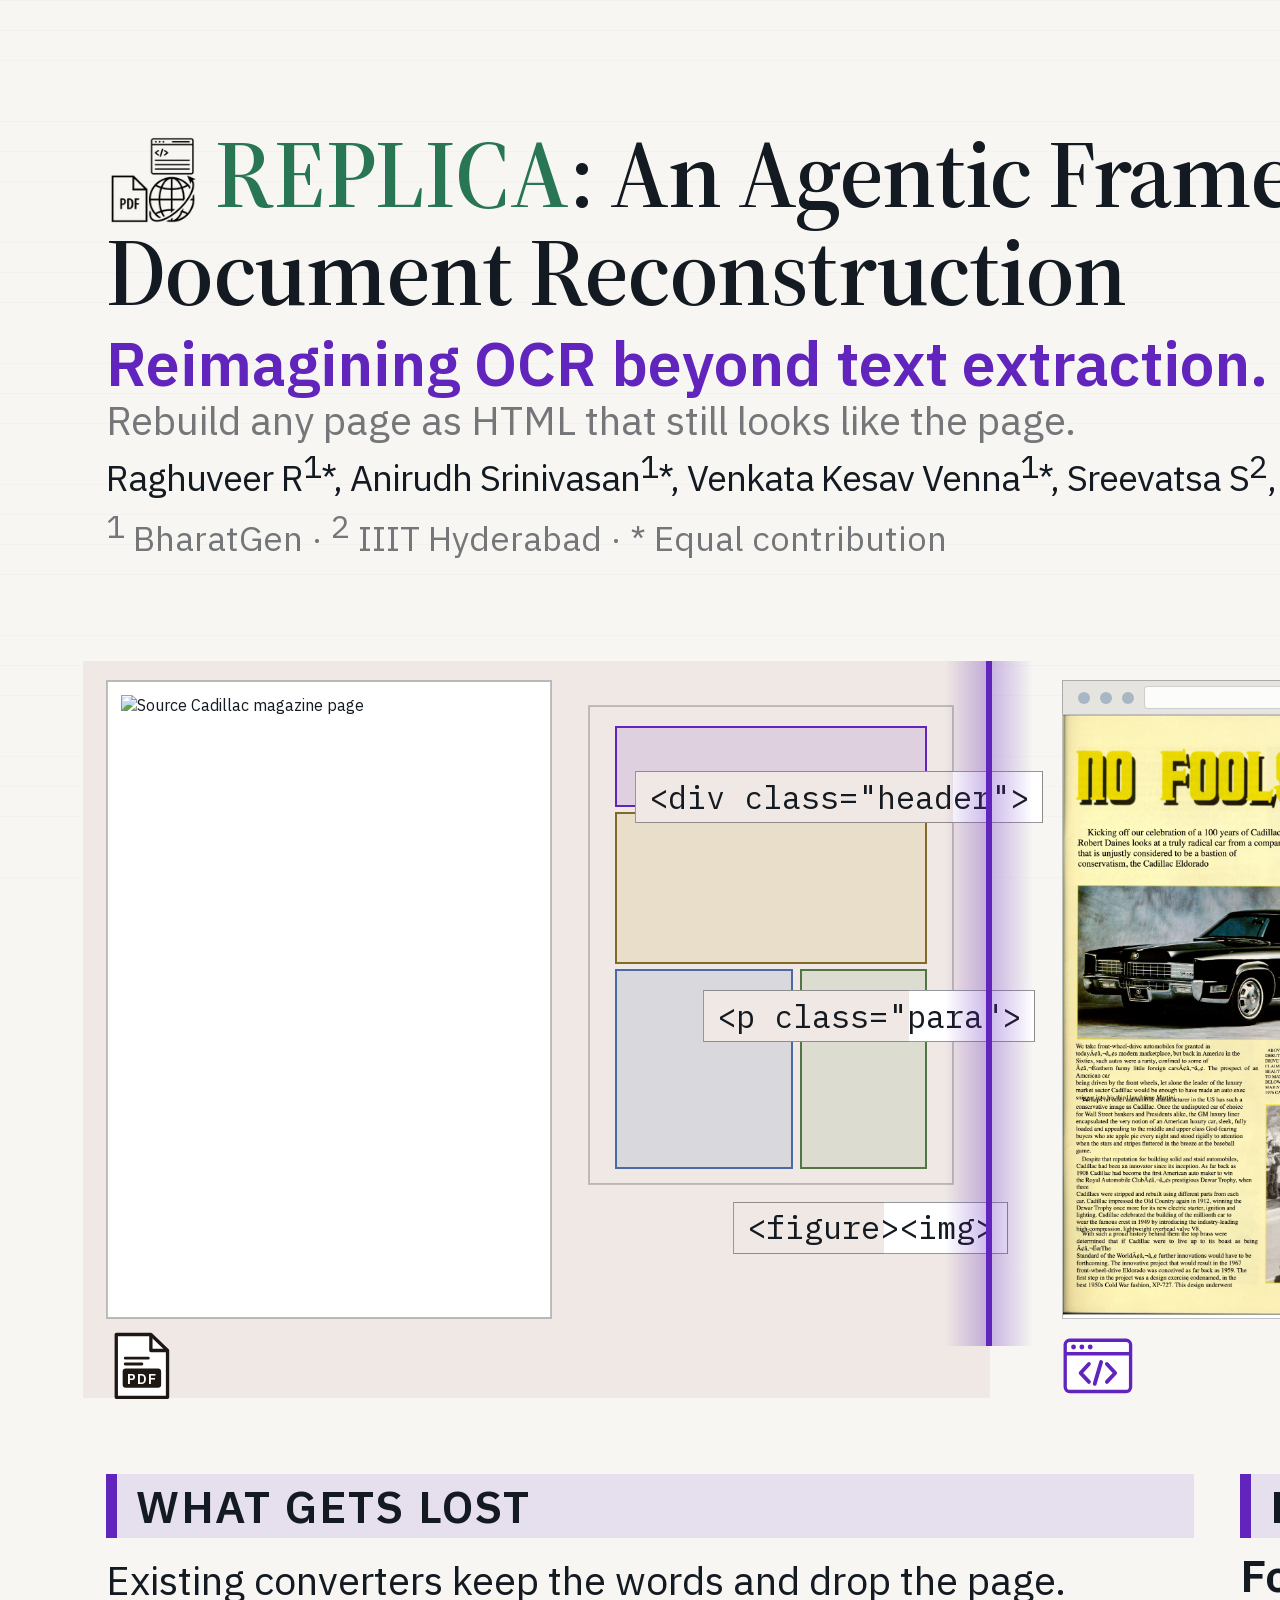
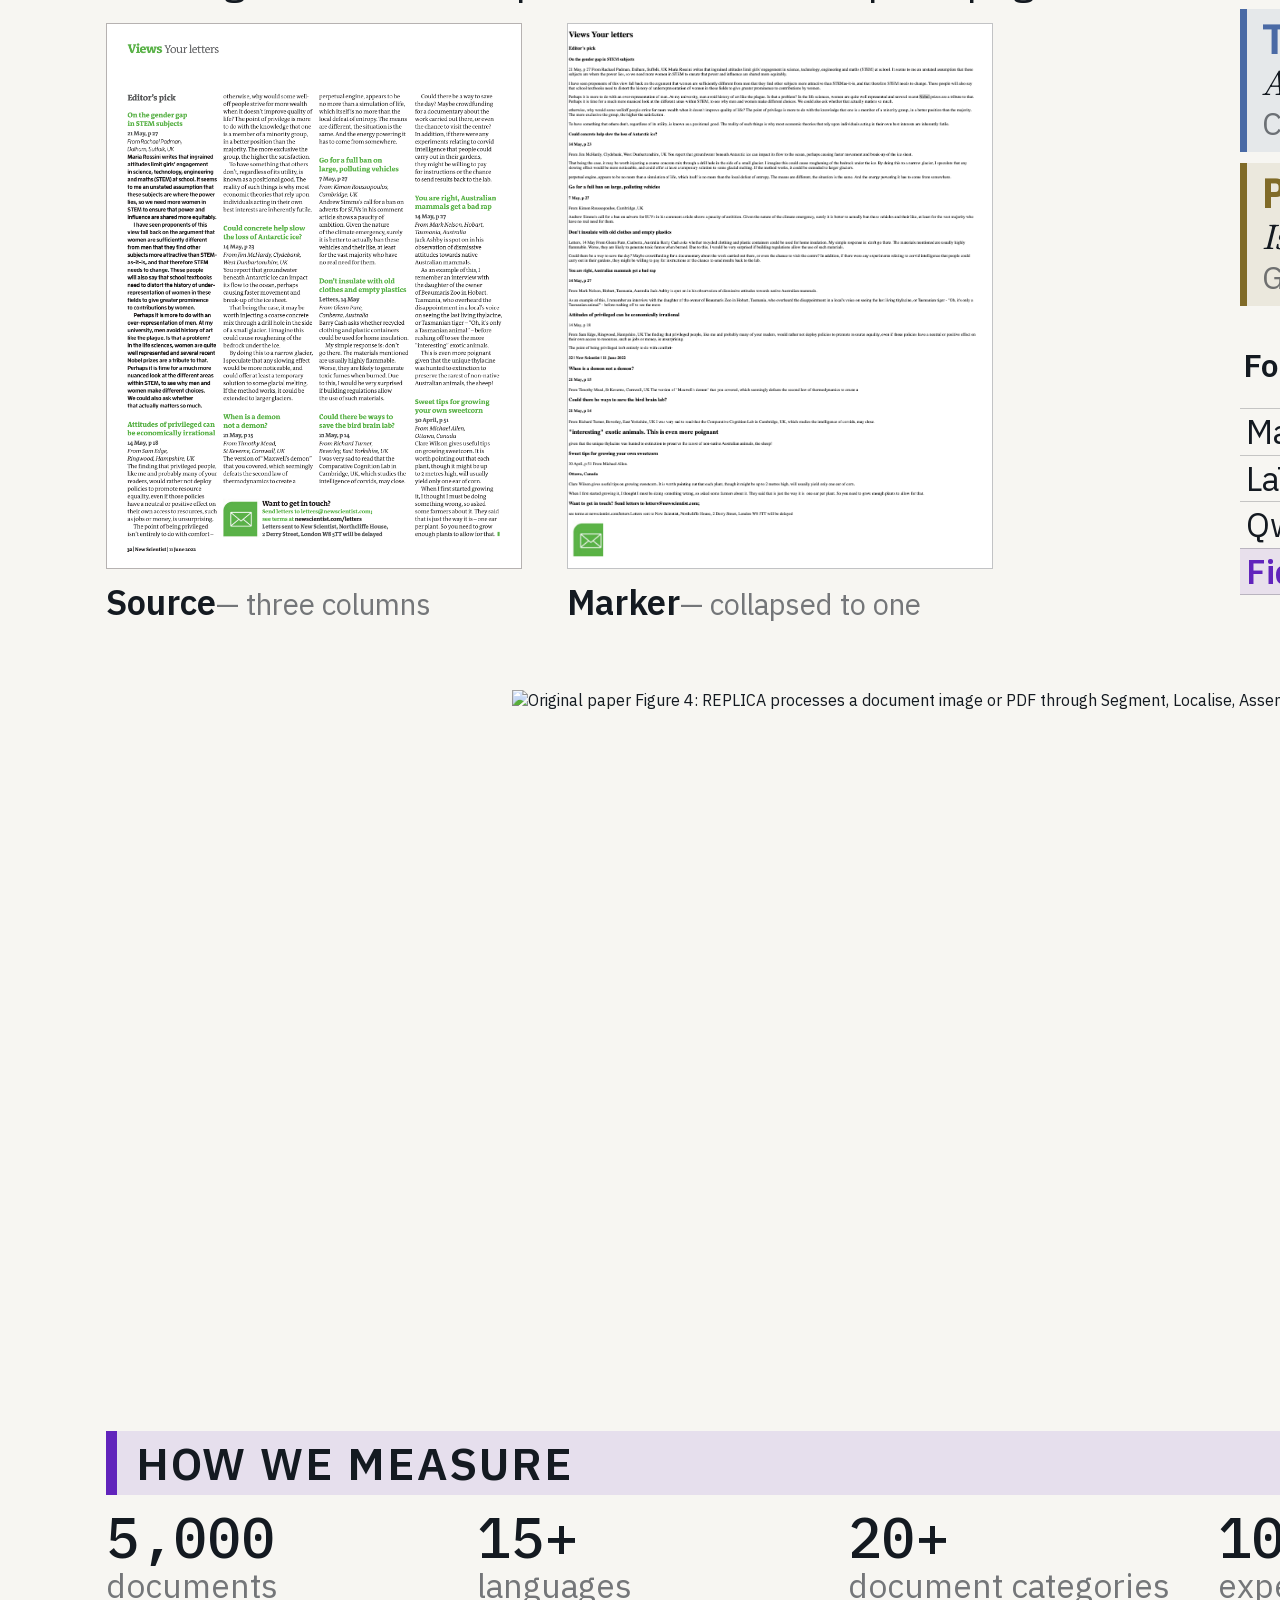
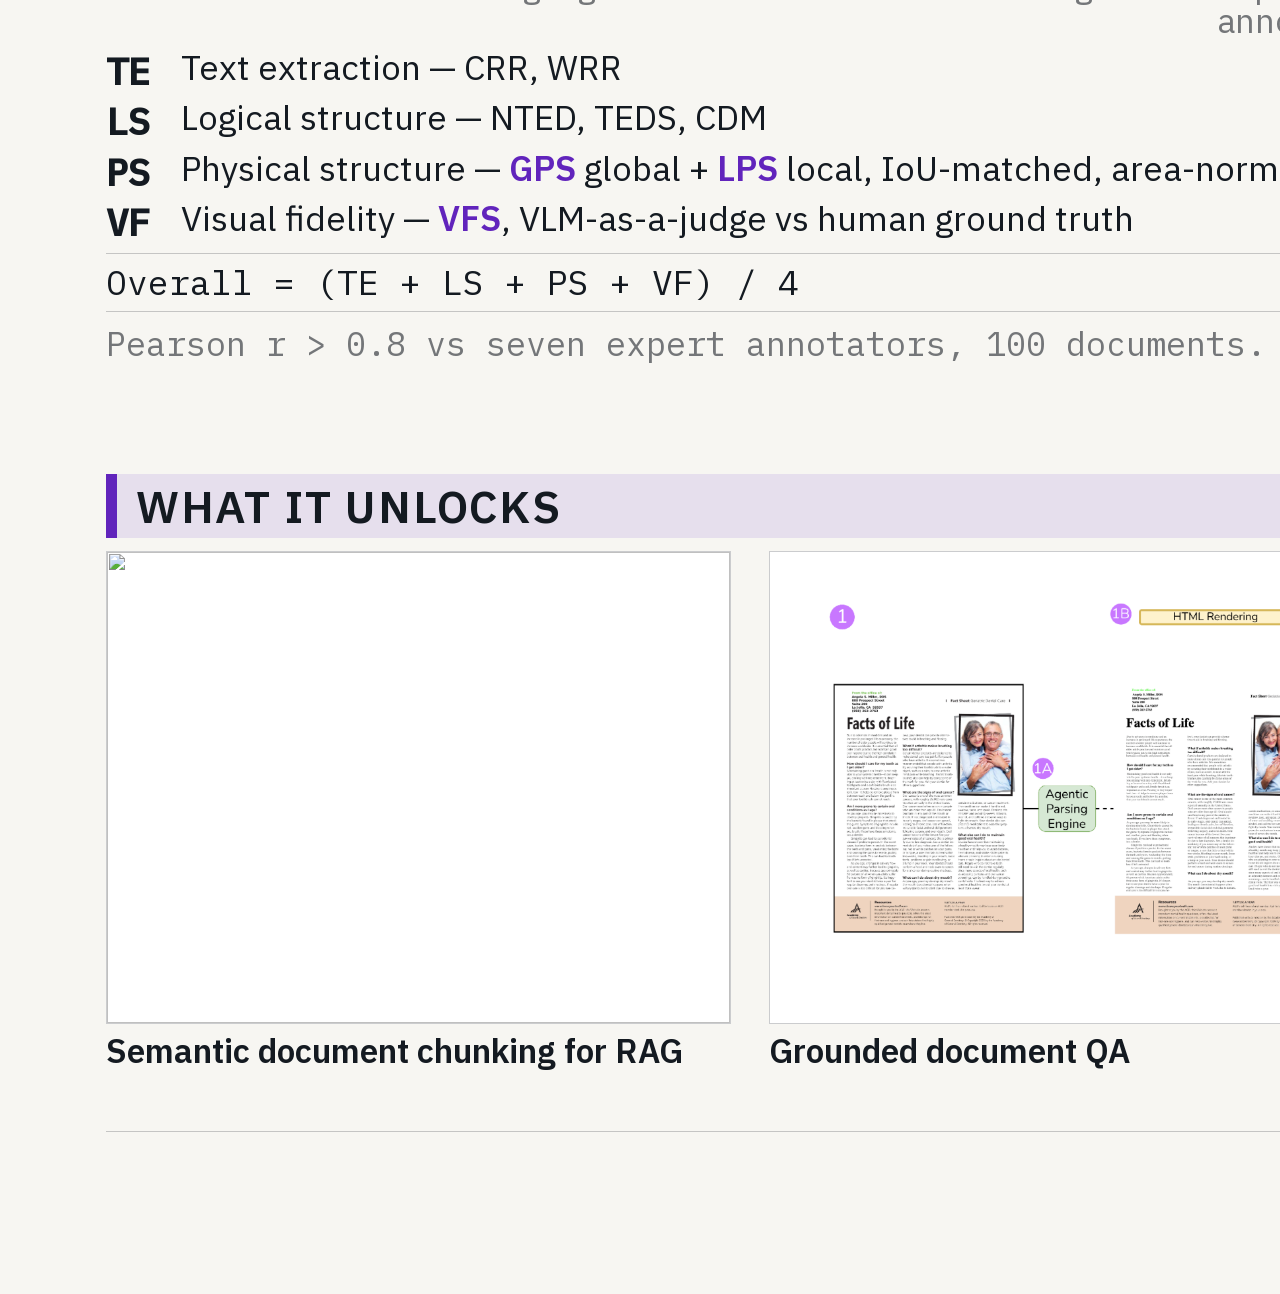
==== commit 130e0d83: "Poster: uncrop all figures, larger QRs and URL, icon seam labels, ablation chain, REPLICA mark Co-Au" ====
--- a/poster/index.html
+++ b/poster/index.html
@@ -19,6 +19,34 @@
   <symbol id="arr" viewBox="0 0 24 12"><path d="M1 6 H20 M15 1.5 L20.5 6 L15 10.5"
     fill="none" stroke="currentColor" stroke-width="1.8" stroke-linecap="round"
     stroke-linejoin="round"/></symbol>
+  <symbol id="ic-pdf" viewBox="0 0 48 56">
+    <path d="M4 3.5h27L44 16v36.5H4z" fill="#fff" stroke="currentColor" stroke-width="2.6"
+      stroke-linejoin="round"/>
+    <path d="M31 3.5V16h13" fill="none" stroke="currentColor" stroke-width="2.6"
+      stroke-linejoin="round"/>
+    <rect x="9" y="30" width="30" height="15" rx="2.5" fill="currentColor"/>
+    <text x="24" y="42" text-anchor="middle" font-family="IBM Plex Sans, Helvetica, Arial, sans-serif"
+      font-size="11" font-weight="700" fill="#fff" letter-spacing=".5">PDF</text>
+    <path d="M11 22h18M11 26.5h13" stroke="currentColor" stroke-width="2.2" stroke-linecap="round"/>
+  </symbol>
+  <symbol id="ic-html" viewBox="0 0 56 48">
+    <rect x="2.5" y="4" width="51" height="40" rx="3.5" fill="#fff"
+      stroke="currentColor" stroke-width="2.6"/>
+    <path d="M2.5 14.5h51" stroke="currentColor" stroke-width="2.6"/>
+    <circle cx="9" cy="9.3" r="1.9" fill="currentColor"/>
+    <circle cx="15.5" cy="9.3" r="1.9" fill="currentColor"/>
+    <circle cx="22" cy="9.3" r="1.9" fill="currentColor"/>
+    <path d="M21 22.5 L14.5 29.5 L21 36.5 M35 22.5 L41.5 29.5 L35 36.5"
+      fill="none" stroke="currentColor" stroke-width="3" stroke-linecap="round"
+      stroke-linejoin="round"/>
+    <path d="M30.5 21 L25.5 38" stroke="currentColor" stroke-width="3" stroke-linecap="round"/>
+  </symbol>
+  <symbol id="ic-web" viewBox="0 0 48 48">
+    <circle cx="24" cy="24" r="20.5" fill="none" stroke="currentColor" stroke-width="3.2"/>
+    <ellipse cx="24" cy="24" rx="9" ry="20.5" fill="none" stroke="currentColor" stroke-width="3.2"/>
+    <path d="M4.6 17.5h38.8M4.6 30.5h38.8" stroke="currentColor" stroke-width="3.2"
+      stroke-linecap="round"/>
+  </symbol>
 </defs></svg>
 
 <div class="poster">
@@ -26,34 +54,30 @@
 <!-- ============================ BAND A — TITLE ======================== -->
 <header class="band bandA">
   <div>
-    <h1 class="title"><span class="sys">REPLICA</span>: An Agentic Framework
+    <h1 class="title"><img class="mark" src="logo.png" alt=""><span class="sys">REPLICA</span>: An Agentic Framework
       for <span class="visual">Visually Faithful</span> Document Reconstruction</h1>
-    <p class="thesis">Rebuild any page as HTML that still looks like the page.</p>
+    <p class="thesis"><span>Reimagining OCR beyond text extraction.</span>
+      <small>Rebuild any page as HTML that still looks like the page.</small></p>
     <p class="authors">Raghuveer R<sup>1</sup>*, Anirudh Srinivasan<sup>1</sup>*,
       Venkata Kesav Venna<sup>1</sup>*, Sreevatsa S<sup>2</sup>, Aryan Jain<sup>2</sup>,
       Sahithi Kukkala<sup>2</sup>, Ravi Kiran Sarvadevabhatla<sup>1,2</sup></p>
     <p class="affils"><sup>1</sup> BharatGen &middot; <sup>2</sup> IIIT Hyderabad
       &middot; * Equal contribution</p>
-    <p class="project-url">replica-agents.github.io</p>
   </div>
 
   <div class="rail">
   <div class="logo"><img src="assets/logos/icdar26.png" alt="ICDAR 2026, Vienna"></div>
   <div class="codes">
     <figure>
-      <img src="assets/qr/project.svg" alt="" width="170" height="170"
-           style="width:45mm;height:45mm">
+      <img src="assets/qr/project.svg" alt="">
       <figcaption>Project page</figcaption>
     </figure>
     <figure>
-      <!-- mailto: with all seven authors. v16, 0.56 mm/module at 50 mm --
-           placed larger than the project code to keep that above the ~0.50 mm
-           floor a phone needs at poster distance. -->
-      <img src="assets/qr/contact.svg" alt="" width="190" height="190"
-           style="width:50mm;height:50mm">
+      <img src="assets/qr/contact.svg" alt="">
       <figcaption>Contact us</figcaption>
     </figure>
   </div>
+  <p class="project-link"><svg class="webicon" aria-hidden="true"><use href="#ic-web"/></svg><span>replica-agents.github.io</span></p>
   </div>
 </header>
 
@@ -83,8 +107,8 @@
       <img src="assets/figures/qual-magazine-render.png" alt="REPLICA Fid-HTML render of the same Cadillac magazine page">
     </div>
 
-    <div class="seamlabel l">Source magazine page<br>ink on paper</div>
-    <div class="seamlabel r">Fid-HTML render<br>made of DOM</div>
+    <div class="seamlabel l"><svg aria-hidden="true"><use href="#ic-pdf"/></svg></div>
+    <div class="seamlabel r"><svg aria-hidden="true"><use href="#ic-html"/></svg></div>
   </div>
 
   <div class="stats">
@@ -124,47 +148,39 @@
     <div class="strip">
       <figure>
         <div class="shot paper"><img src="assets/figures/fig1a-source.png" alt=""></div>
-        <figcaption><b>Source page</b><span>&mdash; three-column editorial layout</span></figcaption>
+        <figcaption><b>Source</b><span>&mdash; three columns</span></figcaption>
       </figure>
       <figure>
         <div class="shot"><img src="assets/figures/fig1a-marker.png" alt=""></div>
-        <figcaption><b>Marker</b><span>&mdash; collapses three columns into one</span></figcaption>
+        <figcaption><b>Marker</b><span>&mdash; collapsed to one</span></figcaption>
       </figure>
     </div>
 
-    <p class="cap" style="margin-top:3mm">Compare this with the large source/Fid-HTML pair above: REPLICA preserves the page as a page; a conventional converter retains words but loses its structure.</p>
   </div>
 
   <div>
     <p class="eyebrow">Fid-HTML</p>
-    <h2 class="head" style="font-size:34pt;margin-bottom:3mm">Six dimensions of fidelity</h2>
-
-    <div class="dims">
-      <div class="dim"><span class="som sm">1</span><p><b>Textual content</b>
-        word- and block-level text</p></div>
-      <div class="dim"><span class="som sm">2</span><p><b>Hierarchical structure</b>
-        nested <span class="mono">&lt;div&gt;</span> containers</p></div>
-      <div class="dim"><span class="som sm">3</span><p><b>Semantic tags</b>
-        <span class="mono">&lt;li&gt; &lt;table&gt; &lt;tr&gt; &lt;td&gt;</span> + classes</p></div>
-      <div class="dim"><span class="som sm">4</span><p><b>Positional information</b>
-        absolute global, relative local</p></div>
-      <div class="dim"><span class="som sm">5</span><p><b>Styling and metadata</b>
-        size, colour, weight via inline CSS</p></div>
-      <div class="dim"><span class="som sm">6</span><p><b>Figures and backgrounds</b>
-        layered into the DOM, with alt text</p></div>
-    </div>
-
-    <table class="t">
-      <thead><tr><th>Format</th><th>R.O.</th><th>Tables</th><th>Figures</th>
-        <th>Hier.</th><th>BBoxes</th><th>V.F.</th></tr></thead>
+    <h2 class="head" style="font-size:34pt;margin-bottom:3mm">Four axes of reconstruction</h2>
+
+    <div class="axes">
+      <div class="axis te"><b><span>TE</span> Text extraction</b><em>Are the words right?</em><p>Content + reading order</p></div>
+      <div class="axis ls"><b><span>LS</span> Logical structure</b><em>Is the hierarchy right?</em><p>Tags, tables + nesting</p></div>
+      <div class="axis ps"><b><span>PS</span> Physical structure</b><em>Is the position right?</em><p>Global + local geometry</p></div>
+      <div class="axis vf"><b><span>VF</span> Visual fidelity</b><em>Does it look right?</em><p>Type, colour + styling</p></div>
+    </div>
+
+    <table class="t format-table">
+      <thead>
+        <tr class="format-groups"><th rowspan="2">Format</th><th colspan="2">TE</th><th colspan="3">LS</th><th>PS</th><th>VF</th></tr>
+        <tr class="format-labels"><th>Content</th><th>R.O.</th><th>Tables</th><th>Figures</th><th>Hier.</th><th>BBoxes</th><th>Styling</th></tr>
+      </thead>
       <tbody>
-        <tr><td>Markdown</td><td>P</td><td>&#215;</td><td>P</td><td>P</td><td>&#215;</td><td>&#215;</td></tr>
-        <tr><td>LaTeX</td><td>P</td><td>&#10003;</td><td>&#10003;</td><td>&#10003;</td><td>P</td><td>&#10003;</td></tr>
-        <tr><td>Qwen-HTML</td><td>P</td><td>&#10003;</td><td>P</td><td>P</td><td>&#215;</td><td>&#10003;</td></tr>
-        <tr class="ours"><td>Fid-HTML (Ours)</td><td>&#10003;</td><td>&#10003;</td><td>&#10003;</td><td>&#10003;</td><td>&#10003;</td><td>&#10003;</td></tr>
+        <tr><td>Markdown</td><td>&#10003;</td><td>P</td><td>&#215;</td><td>P</td><td>P</td><td>&#215;</td><td>&#215;</td></tr>
+        <tr><td>LaTeX</td><td>&#10003;</td><td>P</td><td>&#10003;</td><td>&#10003;</td><td>&#10003;</td><td>P</td><td>&#10003;</td></tr>
+        <tr><td>Qwen-HTML</td><td>&#10003;</td><td>P</td><td>&#10003;</td><td>P</td><td>P</td><td>&#215;</td><td>&#10003;</td></tr>
+        <tr class="ours"><td>Fid-HTML</td><td>&#10003;</td><td>&#10003;</td><td>&#10003;</td><td>&#10003;</td><td>&#10003;</td><td>&#10003;</td><td>&#10003;</td></tr>
       </tbody>
     </table>
-    <p class="cap" style="margin-top:1.5mm">Selected Fid-HTML capabilities &middot; P = partial</p>
   </div>
 </section>
 
@@ -204,20 +220,30 @@
   <div>
     <p class="eyebrow">Results</p>
     <table class="t results-table">
-      <thead>
-        <tr class="metric-groups"><th rowspan="2">Method</th><th colspan="2">Text extraction</th><th>Logical<br>structure</th><th colspan="2">Physical structure</th><th>Visual<br>fidelity</th><th>Overall</th></tr>
-        <tr class="metric-labels"><th>WRR</th><th>CRR</th><th>NTED</th><th>LPS</th><th>GPS</th><th>VFS</th><th>OS_all</th></tr>
-      </thead>
+      <thead><tr class="axis-head"><th>Method</th><th>TE</th><th>LS</th><th>PS</th><th>VF</th><th>Overall</th></tr></thead>
       <tbody>
-        <tr><td>Marker</td><td>0.68</td><td>0.82</td><td>0.61</td><td>0.19</td><td>0.34</td><td>0.74</td><td class="bar" style="--w:53"><span>0.53</span></td></tr>
-        <tr><td>Docling</td><td>0.40</td><td>0.49</td><td>0.62</td><td>0.17</td><td>0.26</td><td>0.55</td><td class="bar" style="--w:38"><span>0.38</span></td></tr>
-        <tr><td>Qwen3-VL</td><td>0.66</td><td>0.79</td><td>0.59</td><td>0.22</td><td>0.30</td><td>0.43</td><td class="bar" style="--w:47"><span>0.47</span></td></tr>
-        <tr><td>Gemini-2.5-Pro</td><td>0.67</td><td>0.42</td><td>0.56</td><td>0.14</td><td>0.31</td><td>0.82</td><td class="bar" style="--w:47"><span>0.47</span></td></tr>
-        <tr><td>GPT-5</td><td>0.65</td><td>0.79</td><td>0.49</td><td>0.21</td><td>0.43</td><td>0.86</td><td class="bar" style="--w:58"><span>0.58</span></td></tr>
-        <tr class="ours"><td>REPLICA (Ours)</td><td>0.88</td><td>0.93</td><td>0.20</td><td>0.73</td><td>0.86</td><td>0.93</td><td class="bar" style="--w:86"><span>0.86</span></td></tr>
+        <tr><td>Marker</td><td>0.68 / 0.82</td><td>0.61</td><td>0.19 / 0.34</td><td>0.74</td><td class="bar" style="--w:53"><span>0.53</span></td></tr>
+        <tr><td>Docling</td><td>0.40 / 0.49</td><td>0.62</td><td>0.17 / 0.26</td><td>0.55</td><td class="bar" style="--w:38"><span>0.38</span></td></tr>
+        <tr><td>Qwen3-VL</td><td>0.66 / 0.79</td><td>0.59</td><td>0.22 / 0.30</td><td>0.43</td><td class="bar" style="--w:47"><span>0.47</span></td></tr>
+        <tr><td>Gemini-2.5-Pro</td><td>0.67 / 0.42</td><td>0.56</td><td>0.14 / 0.31</td><td>0.82</td><td class="bar" style="--w:47"><span>0.47</span></td></tr>
+        <tr><td>GPT-5</td><td>0.65 / 0.79</td><td>0.49</td><td>0.21 / 0.43</td><td>0.86</td><td class="bar" style="--w:58"><span>0.58</span></td></tr>
+        <tr class="ours"><td>REPLICA (Ours)</td><td>0.88 / 0.93</td><td>0.20</td><td>0.73 / 0.86</td><td>0.93</td><td class="bar" style="--w:86"><span>0.86</span></td></tr>
       </tbody>
     </table>
-    <p class="cap" style="margin-top:2mm">Best in every column &middot; NTED lower is better &middot; 16 methods in the paper</p>
+    <p class="cap" style="margin-top:2mm">TE = WRR / CRR &middot; PS = LPS / GPS &middot; NTED lower is better</p>
+
+    <div class="ablrow">
+      <p class="abl-kicker">ABLATION &mdash; WHERE THE 0.93 COMES FROM</p>
+      <div class="chain">
+        <span class="v0">0.53</span>
+        <span class="hop seg"><b>+0.18</b><i>Segment</i></span>
+        <span class="v">0.71</span>
+        <span class="hop loc"><b>+0.15</b><i>Localise &mdash; +0.10 is routing</i></span>
+        <span class="v">0.86</span>
+        <span class="hop ref"><b>+0.07</b><i>Refine</i></span>
+        <span class="v vend">0.93</span>
+      </div>
+    </div>
   </div>
 
   </section>
@@ -227,8 +253,8 @@
   <div>
     <p class="eyebrow">What it unlocks</p>
     <div class="tiles">
-      <figure class="retrieval"><div class="shot"><img src="assets/figures/fig2-app-f.png" alt=""></div>
-        <figcaption>Position-aware retrieval</figcaption></figure>
+      <figure class="semantic"><div class="shot"><img src="assets/figures/fig2-app-e.png" alt=""></div>
+        <figcaption>Semantic document chunking for RAG</figcaption></figure>
       <figure class="qa"><div class="shot"><img src="assets/figures/fig2-app-d.png" alt=""></div>
         <figcaption>Grounded document QA</figcaption></figure>
     </div>
@@ -236,19 +262,17 @@
 
   <div class="limits">
     <p class="eyebrow">Limitations</p>
-    <p>No cross-page consistency yet &mdash; spanning tables and figures can fragment.</p>
-    <p>Precise font identification remains unresolved.</p>
-    <p class="takeaway">REPLICA makes Qwen3-VL-8B (0.86) stronger than direct
-      Qwen3-VL-30B (0.47) on the overall score.</p>
+    <div class="limit-list">
+      <div><b>01 &middot; Multi-page</b><span>Cross-page tables and figures</span></div>
+      <div><b>02 &middot; Font identity</b><span>Exact multilingual families</span></div>
+      <div><b>03 &middot; Data skew</b><span>High-resource scripts dominate</span></div>
+      <div><b>04 &middot; Render cost</b><span>Refinement adds latency</span></div>
+    </div>
   </div>
 </section>
 
 <!-- ============================ FOOTER =============================== -->
 <footer class="band footer">
-  <span class="legend-type">serif = source document &middot; sans = Fid-HTML
-    &middot; mono = representation</span>
-  <span class="mono">replica-agents.github.io</span>
-  <span>Supported by BharatGen at IIIT Hyderabad</span>
   <span class="logos">
     <img src="assets/logos/bharatgen.png" alt="BharatGen">
     <img src="assets/logos/iiith.jpeg" alt="IIIT Hyderabad">
--- a/poster/poster.css
+++ b/poster/poster.css
@@ -61,9 +61,11 @@
   padding: var(--margin);
   display: grid;
   /* 1037 mm of bands + 6 × 16 mm gaps = 1133 mm = the live height exactly.
-     Band E lost the ablation column (author's call); the height went to Band C,
-     where the Fig. 1A comparison strip was too small to read. */
-  grid-template-rows: 128mm 236mm 216mm 202mm 142mm 100mm 13mm;
+     Second pass: Bands C and F were clipping their figures (117 mm and 221 mm
+     of overflow), so height moved out of the hero and the footer into them.
+     A grew for the larger codes; D gave back what the pipeline figure did not
+     need once it was set 22 mm narrower. */
+  grid-template-rows: 136mm 194mm 200mm 180mm 154mm 158mm 15mm;
   row-gap: 16mm;
 }
 
@@ -131,12 +133,17 @@
 .on-screen { background: var(--screen); color: var(--ink-s); }
 
 /* ===== BAND A — title ===================================================== */
-.bandA { display: grid; grid-template-columns: 1fr 140mm; column-gap: 16mm;
+.bandA { display: grid; grid-template-columns: 1fr 156mm; column-gap: 16mm;
          align-items: start; padding-top: 5mm; }
-.bandA .rail { display: flex; flex-direction: column; gap: 6mm; }
-.bandA .logo img { width: 120mm; display: block; }
+.bandA .rail { display: flex; flex-direction: column; gap: 4mm; align-items: center; }
+.bandA .logo img { width: 88mm; display: block; }
+/* the project mark, set to the title's own cap height */
+.title .mark {
+  height: 24mm; width: auto; display: inline-block; vertical-align: -4.4mm;
+  margin-right: 5mm;
+}
 .title {
-  font-family: var(--serif); font-weight: 600; font-size: 76pt;
+  font-family: var(--serif); font-weight: 600; font-size: 72pt;
   line-height: 1.02; letter-spacing: -.015em; margin: 0;
 }
 /* full caps at the SAME size, distinguished by weight -- font-variant-caps:
@@ -144,23 +151,28 @@
 .title .sys { font-weight: 700; letter-spacing: .005em; color: #287653; }
 .title .visual { color: #B63831; }
 .thesis {
-  font-size: 40pt; font-weight: 400; color: var(--mark);
-  margin: 3mm 0 0; line-height: 1.12;
-}
-.authors { font-size: 28pt; line-height: 1.16; letter-spacing: -.025em; margin: 3mm 0 0; white-space: nowrap; }
+  font-size: 46pt; font-weight: 600; color: var(--mark);
+  margin: 2.5mm 0 0; line-height: 1.05;
+}
+.thesis small { display: block; margin-top: 1mm; font-size: 30pt; font-weight: 400; color: var(--dim); }
+.authors { font-size: 27pt; line-height: 1.14; letter-spacing: -.028em; margin: 2mm 0 0; white-space: nowrap; }
 .authors sup, .affils sup { font-size: 24pt; }
 .affils { font-size: 26pt; color: var(--dim); margin: 1.5mm 0 0; }
-.project-url {
-  font-family: var(--mono); font-size: 25pt; font-weight: 600; letter-spacing: .015em;
-  color: var(--mark); line-height: 1.05; margin: 2.5mm 0 0;
-}
-.codes { display: flex; gap: 10mm; justify-content: flex-start; }
+.codes { display: grid; grid-template-columns: 68mm 68mm; gap: 14mm; justify-content: center; align-items: start; }
 .codes figure { margin: 0; text-align: center; }
-.codes svg, .codes img, .codes .qr-slot { display: block; }
+.codes svg, .codes img, .codes .qr-slot { display: block; width: 68mm !important; height: 68mm !important; }
 .codes figcaption {
   font-family: var(--mono); font-size: 24pt; color: var(--dim);
-  margin-top: 3mm; line-height: 1.1; white-space: nowrap;
-}
+  margin-top: 2mm; line-height: 1.1; white-space: nowrap;
+}
+/* the URL is the one thing a passer-by copies down, so it is set at reading
+   size with a globe in front of it — it no longer needs a footer repeat */
+.project-link {
+  display: flex; align-items: center; justify-content: center; gap: 3.5mm;
+  font-family: var(--mono); font-size: 26pt; font-weight: 600; color: var(--mark);
+  line-height: 1; letter-spacing: -.01em; margin: 0; white-space: nowrap;
+}
+.project-link .webicon { width: 9mm; height: 9mm; flex: none; color: var(--mark); }
 .qr-slot {
   border: .8mm dashed var(--rule); box-sizing: border-box;
   display: flex; align-items: center; justify-content: center;
@@ -169,18 +181,18 @@
 }
 
 /* ===== BAND B — the seam ================================================== */
-.bandB { display: grid; grid-template-columns: 480mm 1fr; column-gap: 15mm; }
+.bandB { display: grid; grid-template-columns: 386mm 1fr; column-gap: 18mm; }
 .seamwrap { position: relative; height: 100%; }
 /* The two substrates, made visible behind the whole hero: warm paper to the
    left of the seam, cool screen to the right. This is what makes the idea
    readable from ten metres, and it is what teaches the code the rest of the
    poster then relies on. */
 .seamwrap::before {
-  content: ''; position: absolute; left: -6mm; top: -5mm; width: 246mm; bottom: 22mm;
+  content: ''; position: absolute; left: -6mm; top: -5mm; width: 240mm; bottom: 4mm;
   background: var(--paper); z-index: 0;
 }
 
-.plate { position: absolute; top: 0; height: 202mm; width: 150mm; overflow: hidden; }
+.plate { position: absolute; top: 0; height: 169mm; width: 118mm; overflow: hidden; }
 .plate img { width: 100%; display: block; }
 .plate.src   { left: 0;     background: #fff; padding: 4mm; box-sizing: border-box; z-index: 2; }
 .plate.dst   { right: 0;    background: #fff; z-index: 2; }
@@ -190,7 +202,7 @@
 }
 /* minimal browser chrome on the output plate, matching Fig. 1 */
 .chrome {
-  position: absolute; right: 0; top: 0; width: 150mm; height: 11mm; z-index: 2;
+  position: absolute; left: 253mm; top: 0; width: 109mm; height: 9mm; z-index: 2;
   background: #E5E4DF; border: .5mm solid rgba(20,26,33,.28); border-bottom: 0;
   box-sizing: border-box; display: flex; align-items: center; gap: 2.6mm;
   padding: 0 4mm;
@@ -200,11 +212,11 @@
   flex: 1; height: 5.6mm; border-radius: 1mm; background: #FCFCFA;
   border: .35mm solid rgba(20,26,33,.20);
 }
-.plate.dst { top: 11mm; height: 191mm; border: .5mm solid rgba(20,26,33,.28);
-             box-sizing: border-box; }
+.plate.dst { top: 9mm; left: 253mm; right: auto; height: 160mm; width: 109mm;
+             border: .5mm solid rgba(20,26,33,.28); box-sizing: border-box; }
 
 /* the seam itself */
-.seam { position: absolute; left: 239mm; top: -5mm; width: 1.4mm; height: 220mm;
+.seam { position: absolute; left: 233mm; top: -5mm; width: 1.4mm; height: 181mm;
         background: var(--mark); z-index: 6; }
 .seam::before, .seam::after {
   content: ''; position: absolute; top: 0; width: 11mm; height: 100%;
@@ -213,9 +225,9 @@
 .seam::after  { left: 1.4mm;  background: linear-gradient(to right, rgba(97,36,188,.30), transparent); }
 
 /* the decomposition, three layers at different offsets */
-.decomp { position: absolute; left: 158mm; top: 2mm; width: 170mm; height: 196mm; z-index: 3; }
+.decomp { position: absolute; left: 128mm; top: 2mm; width: 172mm; height: 163mm; z-index: 3; }
 .decomp .boxes {
-  position: absolute; left: 0; top: 8mm; width: 96mm; height: 148mm; overflow: hidden;
+  position: absolute; left: 0; top: 5mm; width: 96mm; height: 126mm; overflow: hidden;
   box-shadow: 0 0 0 .5mm rgba(20,26,33,.24);
 }
 .decomp .boxes img { width: 100%; display: block; }
@@ -233,29 +245,32 @@
   background: linear-gradient(to right,
      var(--paper) 0 var(--split), #FFFFFF var(--split) 100%);
 }
-.frag.f1 { left: 46mm;  top: 26mm;  --split: 62%; }
-.frag.f2 { left: 58mm;  top: 96mm;  --split: 44%; }
-.frag.f3 { left: 40mm;  top: 166mm; --split: 78%; }
+/* each chip must cross the seam (233 mm) and stop short of the render plate
+   (253 mm), so it reads as in flight rather than dropped on the output */
+.frag.f1 { left: 12mm;  top: 22mm;  --split: 78%; }
+.frag.f2 { left: 30mm;  top: 80mm;  --split: 62%; }
+.frag.f3 { left: 38mm;  top: 136mm; --split: 55%; }
 
 .seamlabel {
-  position: absolute; bottom: 0; font-family: var(--mono); font-size: 24pt;
-  color: var(--dim); line-height: 1.2; z-index: 5;
-}
-.seamlabel.l { left: 0; }
-.seamlabel.r { right: 0; text-align: right; }
+  position: absolute; top: 172mm; z-index: 5; color: var(--dim);
+  display: flex; align-items: center;
+}
+.seamlabel svg { width: 19mm; height: 19mm; display: block; }
+.seamlabel.l { left: 0; color: var(--ink-p); }
+.seamlabel.r { left: 253mm; color: var(--mark); }
 
 /* stat strip */
 /* Four stats, one size, one grid. The earlier 176 pt hero over three at 72 pt
    read as inconsistent rather than hierarchical. */
-.stats { display: grid; grid-template-columns: 1fr 1fr; gap: 12mm 10mm;
+.stats { display: grid; grid-template-columns: 1fr 1fr; gap: 5mm 10mm;
          align-content: start; }
 .stats .num {
   font-family: var(--mono); font-variant-numeric: tabular-nums;
-  font-size: 104pt; font-weight: 500; line-height: .92; letter-spacing: -.02em;
+  font-size: 92pt; font-weight: 500; line-height: .92; letter-spacing: -.02em;
   margin: 0;
 }
 .stat .unit { font-size: 34%; vertical-align: baseline; }  /* 24.5 pt: the 24 pt floor beats the 30% guideline */
-.stat .cap { margin-top: 3mm; line-height: 1.22; }
+.stat .cap { margin-top: 2mm; line-height: 1.18; }
 .statmore {
   grid-column: 1 / -1; background: rgba(97,36,188,.07); border-left: 2mm solid var(--mark);
   padding: 3.5mm 5mm 3mm; margin-top: -2mm;
@@ -269,63 +284,73 @@
 .stat-keys span { font-family: var(--mono); font-size: 19pt; font-weight: 600; color: var(--dim); white-space: nowrap; }
 
 /* ===== BAND C ============================================================= */
-.bandC { display: grid; grid-template-columns: 452.9mm 320.1mm; column-gap: var(--gut); }
-.strip { display: grid; grid-template-columns: repeat(2, 1fr); column-gap: 9mm; }
+.bandC { display: grid; grid-template-columns: 288mm 485mm; column-gap: var(--gut); }
+/* the pages are portrait in landscape slots, so the columns are sized to what
+   a whole page needs at this height rather than to equal thirds */
+.strip { display: flex; gap: 12mm; align-items: flex-start; }
 .strip figure { margin: 0; }
 .strip .shot {
-  height: 125mm; overflow: hidden; background: #fff; display: grid; place-items: center;
-  border: .5mm solid rgba(20,26,33,.26);
+  height: 144mm; width: auto; display: inline-block;
+  background: #fff; border: .5mm solid rgba(20,26,33,.26); box-sizing: content-box;
 }
 .strip .shot.paper { background: var(--paper); }
-.strip .shot img { width: auto; height: 100%; max-width: 100%; display: block; object-fit: contain; }
+.strip .shot img { height: 144mm; width: auto; max-width: none; display: block; }
 .strip figcaption { margin-top: 3mm; line-height: 1.06; }
-.strip figcaption { white-space: nowrap; }
+.strip figcaption { white-space: nowrap; max-width: none; }
 .strip figcaption b { display: inline; font-size: 26pt; }
 .strip figcaption span { display: inline; margin: 0; font-size: 22pt; line-height: 1.06; color: var(--dim); }
 .strip .ours { color: var(--mark); }
 
-.dims { display: grid; grid-template-columns: 1fr 1fr; gap: 1.2mm 5mm; margin: 0 0 2mm; }
-.dim { display: flex; gap: 3mm; align-items: flex-start; }
-.dim p { font-size: 27pt; line-height: 1.16; margin: 0; }
-.dim b { display: block; }
+.axes { display: grid; grid-template-columns: 1fr 1fr; gap: 3mm 5mm; margin: 0 0 5mm; }
+.axis { border-left: 2mm solid var(--axis); padding: 3mm 4mm; background: color-mix(in srgb, var(--axis) 10%, transparent); }
+.axis b { display: block; font-size: 29pt; line-height: 1.02; white-space: nowrap; }
+.axis b span { color: var(--axis); font-family: var(--mono); margin-right: 1.8mm; }
+.axis em { display: block; font-family: var(--serif); font-size: 27pt; line-height: 1.05; margin-top: 1.2mm; }
+.axis p { font-size: 24pt; line-height: 1.05; color: var(--dim); margin: 1.2mm 0 0; }
+.axis.te { --axis: var(--seg-d); }
+.axis.ls { --axis: var(--loc-d); }
+.axis.ps { --axis: var(--asm-d); }
+.axis.vf { --axis: var(--ref-d); }
 
 table.t { width: 100%; border-collapse: collapse; font-variant-numeric: tabular-nums; }
 table.t th, table.t td {
-  font-family: var(--mono); font-size: 25pt; padding: .65mm 1.6mm; text-align: right;
+  font-family: var(--mono); font-size: 25pt; padding: .35mm 1.6mm; text-align: right;
   border-bottom: .35mm solid var(--rule);
 }
 table.t th { font-weight: 600; color: var(--ink-s); font-size: 25pt; line-height: 1.05; }
 table.t td:first-child, table.t th:first-child { text-align: left; font-family: var(--sans); }
 table.t tr.ours td { background: rgba(97,36,188,.10); font-weight: 600; }
 table.t tr.ours td:first-child { color: var(--mark); }
-.results-table .metric-groups th {
-  background: rgba(97,36,188,.08); font-family: var(--sans); font-size: 19pt;
-  letter-spacing: -.018em; line-height: 1; padding: 1.3mm .8mm .9mm;
-  text-align: center; white-space: nowrap; border-bottom: .2mm solid var(--rule);
-}
-.results-table .metric-groups th:first-child { text-align: left; }
-.results-table .metric-labels th { font-size: 22pt; padding-top: .8mm; }
-.results-table .metric-groups th:nth-child(2),
-.results-table .metric-labels th:nth-child(-n+2) { background: rgba(74,107,165,.13); color: #355783; }
-.results-table .metric-groups th:nth-child(3),
-.results-table .metric-labels th:nth-child(3) { background: rgba(104,149,88,.15); color: #496C3D; }
-.results-table .metric-groups th:nth-child(4),
-.results-table .metric-labels th:nth-child(4),
-.results-table .metric-labels th:nth-child(5) { background: rgba(201,168,63,.19); color: #725F20; }
-.results-table .metric-groups th:nth-child(5),
-.results-table .metric-labels th:nth-child(6) { background: rgba(182,56,49,.12); color: #92342E; }
-.results-table .metric-groups th:nth-child(6),
-.results-table .metric-labels th:nth-child(7) { background: rgba(97,36,188,.10); color: var(--mark); }
+.format-table th, .format-table td { font-size: 26pt; padding: 1mm 1.2mm; }
+.format-table .format-groups th { font-size: 24pt; text-align: center; padding: 1.4mm .8mm; }
+.format-table .format-groups th:first-child { text-align: left; }
+.format-table .format-labels th { font-size: 22pt; text-align: center; padding: 1mm .6mm; }
+.format-table .format-groups th:nth-child(2), .format-table .format-labels th:nth-child(-n+2) { background: rgba(74,107,165,.14); color: #355783; }
+.format-table .format-groups th:nth-child(3), .format-table .format-labels th:nth-child(n+3):nth-child(-n+5) { background: rgba(104,149,88,.16); color: #496C3D; }
+.format-table .format-groups th:nth-child(4), .format-table .format-labels th:nth-child(6) { background: rgba(201,168,63,.20); color: #725F20; }
+.format-table .format-groups th:nth-child(5), .format-table .format-labels th:nth-child(7) { background: rgba(198,119,54,.16); color: #8A4D21; }
+.format-table td:nth-child(2) { border-left: .8mm solid var(--seg-d); }
+.format-table td:nth-child(4) { border-left: .8mm solid var(--loc-d); }
+.format-table td:nth-child(7) { border-left: .8mm solid var(--asm-d); }
+.format-table td:nth-child(8) { border-left: .8mm solid var(--ref-d); }
+.results-table .axis-head th { font-family: var(--sans); font-size: 27pt; text-align: center; padding: 2mm 1mm; }
+.results-table .axis-head th:first-child { text-align: left; }
+.results-table .axis-head th:nth-child(2) { background: rgba(74,107,165,.14); color: #355783; }
+.results-table .axis-head th:nth-child(3) { background: rgba(104,149,88,.16); color: #496C3D; }
+.results-table .axis-head th:nth-child(4) { background: rgba(201,168,63,.20); color: #725F20; }
+.results-table .axis-head th:nth-child(5) { background: rgba(198,119,54,.16); color: #8A4D21; }
+.results-table .axis-head th:nth-child(6) { background: rgba(97,36,188,.10); color: var(--mark); }
+.results-table td:nth-child(n+2) { text-align: center; }
 .results-table td:nth-child(2) { border-left: 1mm solid var(--seg-d); }
-.results-table td:nth-child(4) { border-left: 1mm solid var(--loc-d); }
-.results-table td:nth-child(5) { border-left: 1mm solid var(--asm-d); }
-.results-table td:nth-child(7) { border-left: 1mm solid #B63831; }
-.results-table td:nth-child(8) { border-left: 1mm solid var(--mark); }
+.results-table td:nth-child(3) { border-left: 1mm solid var(--loc-d); }
+.results-table td:nth-child(4) { border-left: 1mm solid var(--asm-d); }
+.results-table td:nth-child(5) { border-left: 1mm solid var(--ref-d); }
+.results-table td:nth-child(6) { border-left: 1mm solid var(--mark); }
 
 /* ===== BAND D — pipeline ================================================== */
 .bandD { display: grid; place-items: center; height: 100%; }
-.original-pipeline { width: 640mm; height: 202mm; margin: 0; position: relative; }
-.original-pipeline img { display: block; width: 640mm; height: 202mm; object-fit: contain; }
+.original-pipeline { width: 570mm; height: 180mm; margin: 0; position: relative; }
+.original-pipeline img { display: block; width: 570mm; height: 180mm; object-fit: contain; }
 .original-pipeline figcaption { position: absolute; right: 0; bottom: 0; margin: 0; padding: 1.2mm 2mm; background: rgba(247,246,242,.88);
   font-family: var(--mono); font-size: 18pt; line-height: 1; color: var(--dim); }
 
@@ -349,6 +374,35 @@
   border-top: .35mm solid var(--rule); border-bottom: .35mm solid var(--rule);
   margin: 0 0 3mm;
 }
+/* the chain reads left to right and the three hops sum to the headline number:
+   0.53 + 0.18 + 0.15 + 0.07 = 0.93, which is the whole ablation in one line */
+.ablrow { margin-top: 2mm; border-top: .5mm solid var(--rule); padding-top: 2mm; }
+.abl-kicker {
+  font-family: var(--mono); font-size: 19pt; font-weight: 600; letter-spacing: .07em;
+  color: var(--mark); margin: 0 0 1.5mm;
+}
+.chain { display: flex; align-items: center; gap: 3mm; }
+.chain .v0, .chain .v {
+  font-family: var(--mono); font-variant-numeric: tabular-nums;
+  font-size: 27pt; font-weight: 500; line-height: 1; color: var(--dim);
+}
+.chain .vend { color: var(--mark); font-weight: 600; font-size: 33pt; }
+.chain .hop {
+  flex: 1; display: flex; flex-direction: column; align-items: center;
+  border-bottom: 1.4mm solid var(--hop); padding-bottom: 1mm;
+}
+.chain .hop b {
+  font-family: var(--mono); font-size: 23pt; font-weight: 600; color: var(--hop);
+  line-height: 1;
+}
+.chain .hop i {
+  font-style: normal; font-size: 16pt; color: var(--dim); line-height: 1; margin-top: .5mm;
+  white-space: nowrap;
+}
+.chain .hop.seg { --hop: var(--seg-d); }
+.chain .hop.loc { --hop: var(--loc-d); }
+.chain .hop.ref { --hop: var(--ref-d); }
+
 .bar { position: relative; }
 .bar::before {
   content: ''; position: absolute; left: 0; top: .8mm; bottom: .8mm;
@@ -382,38 +436,35 @@
 }
 
 /* ===== BAND F ============================================================= */
-.bandF { display: grid; grid-template-columns: 452.9mm 320.1mm; column-gap: var(--gut); }
-.tiles { display: grid; grid-template-columns: repeat(2, 1fr); column-gap: 9mm; }
+.bandF { display: grid; grid-template-columns: 470mm 303mm; column-gap: var(--gut); }
+/* 1.302fr : 2.320fr — the two figures' own aspect ratios, so a single shot
+   height fits both whole with no crop and no letterbox gutters */
+.tiles { display: grid; grid-template-columns: 1.302fr 2.320fr; column-gap: 10mm; }
 .tiles figure { margin: 0; }
 .tiles .shot {
-  height: 64mm; overflow: hidden; background: #fff;
+  height: 125mm; background: #fff; box-sizing: border-box;
   border: .4mm solid rgba(20,26,33,.22);
 }
 .tiles .shot img {
   width: 100%; height: 100%; display: block;
   object-fit: contain; object-position: center;
 }
-.tiles .shot { position: relative; }
-.tiles .retrieval .shot img,
-.tiles .qa .shot img { position: absolute; max-width: none; object-fit: initial; }
-/* Close-ups deliberately use the original paper figure, not a new illustration:
-   each crop enlarges the task outcome that is otherwise illegible at poster scale. */
-.tiles .retrieval .shot img { width: 560mm; height: auto; right: 0; top: -70mm; }
-.tiles .qa .shot img { width: 650mm; height: auto; right: 0; top: -15mm; }
-.tiles figcaption { font-size: 24pt; line-height: 1.06; margin-top: 2.4mm; font-weight: 600; white-space: nowrap; }
-.limits > p:not(.takeaway) { font-size: 24pt; line-height: 1.08; margin: 0 0 2mm; white-space: nowrap; }
-.takeaway {
-  background: var(--paper); color: var(--ink-p);
-  font-family: var(--serif); font-size: 32pt; line-height: 1.20;
-  padding: 3mm 5mm; margin: 2mm 0 0;
-}
+.tiles figcaption { font-size: 25pt; line-height: 1.06; margin-top: 2.4mm; font-weight: 600; white-space: nowrap; }
+.limit-list { display: grid; grid-template-columns: 1fr 1fr; gap: 3mm 6mm; }
+.limit-list div { border-left: 1.5mm solid var(--rule); padding: 1.4mm 0 1.4mm 4mm; }
+.limit-list div:nth-child(1) { border-color: var(--seg-d); }
+.limit-list div:nth-child(2) { border-color: var(--loc-d); }
+.limit-list div:nth-child(3) { border-color: var(--asm-d); }
+.limit-list div:nth-child(4) { border-color: var(--ref-d); }
+.limit-list b { display: block; font-family: var(--mono); font-size: 26pt; line-height: 1.05; }
+.limit-list span { display: block; font-size: 23pt; color: var(--dim); line-height: 1.1; margin-top: 1mm; }
 
 /* ===== footer ============================================================= */
 .footer {
-  display: flex; align-items: center; justify-content: space-between; gap: 8mm;
-  border-top: .5mm solid var(--rule); padding-top: 2mm;
-  font-size: 26pt; line-height: 1.05; color: var(--dim);
-}
-.footer .legend-type { font-family: var(--mono); font-size: 24pt; }
-.footer .logos { display: flex; align-items: center; gap: 8mm; }
-.footer .logos img { height: 9mm; display: block; }
+  display: flex; align-items: center; justify-content: center; gap: 8mm;
+  border-top: .5mm solid var(--rule); padding-top: .5mm;
+  font-size: 28pt; line-height: 1.05; color: var(--dim);
+}
+.footer .logos { display: flex; align-items: center; gap: 16mm; }
+.footer .logos img { height: 12mm; width: auto; display: block; }
+.footer .logos img:last-child { height: 10mm; background: #192E50; padding: 2mm 3mm; }
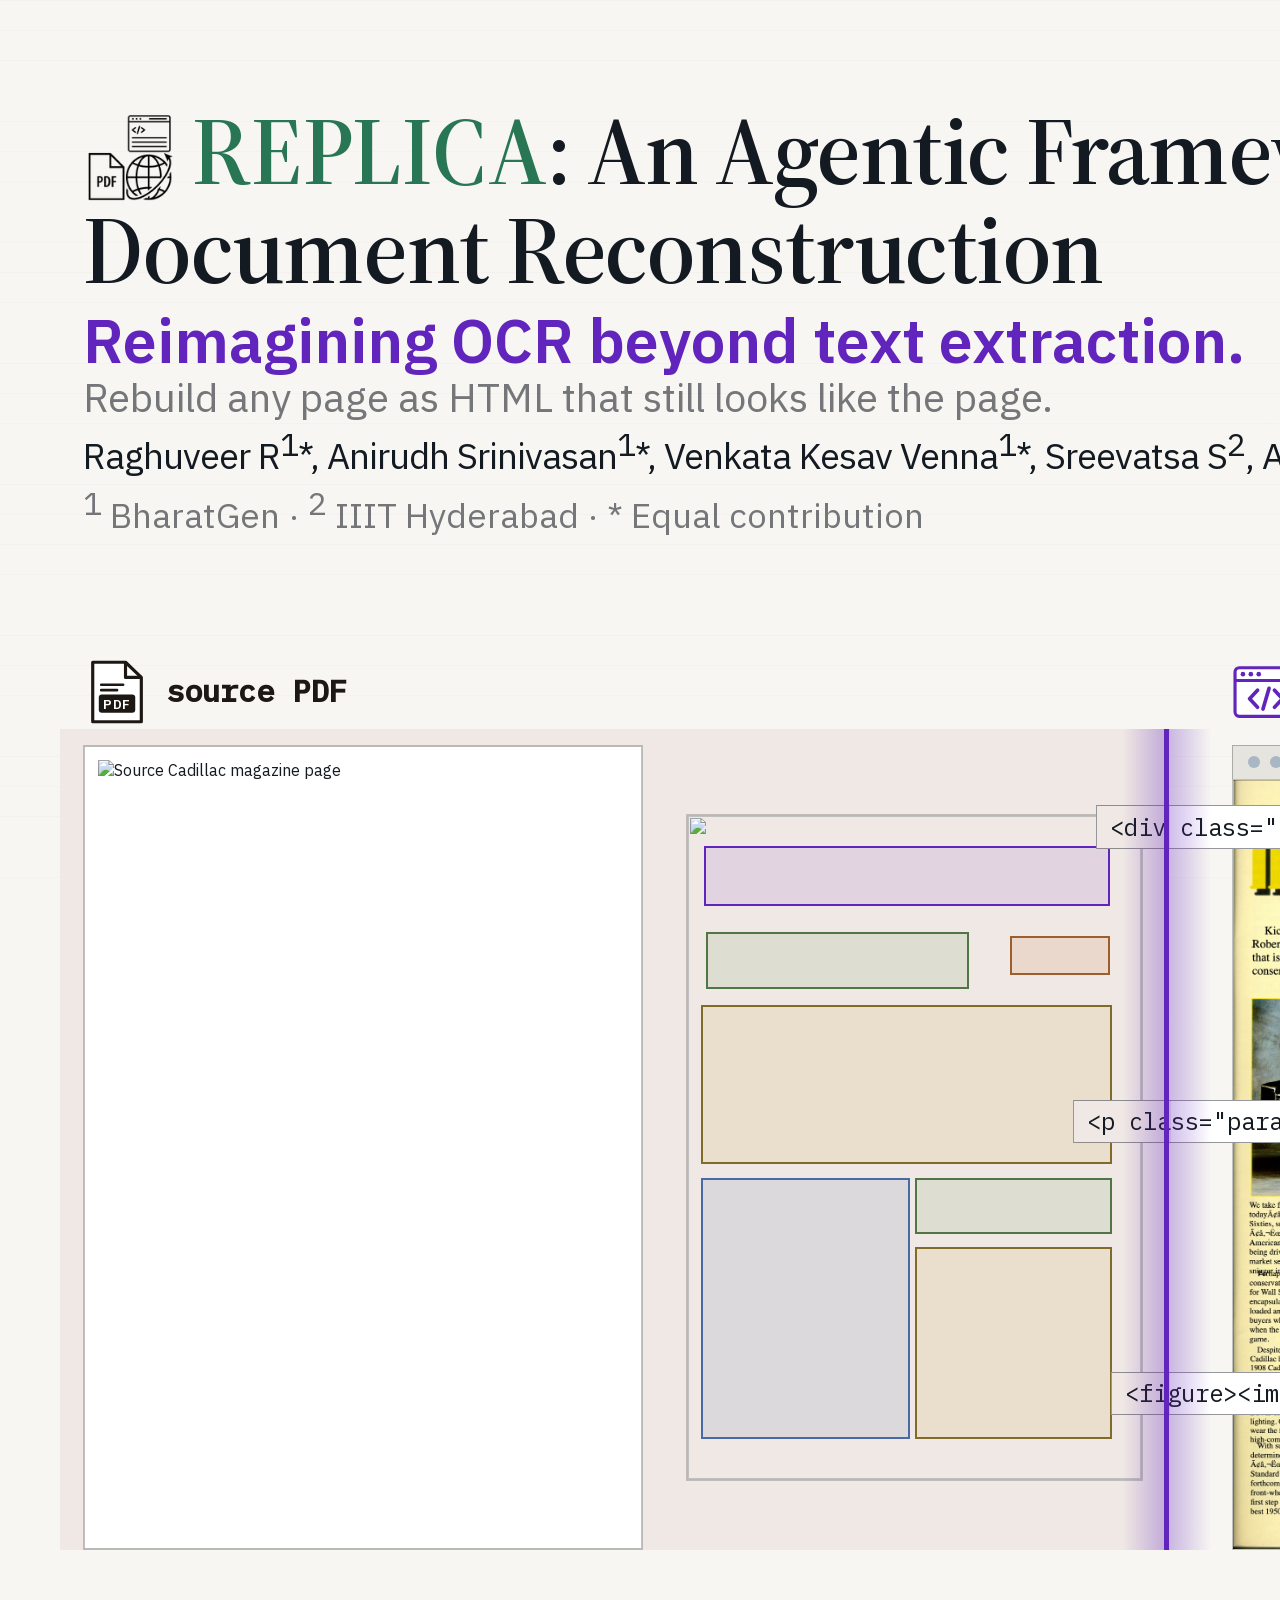
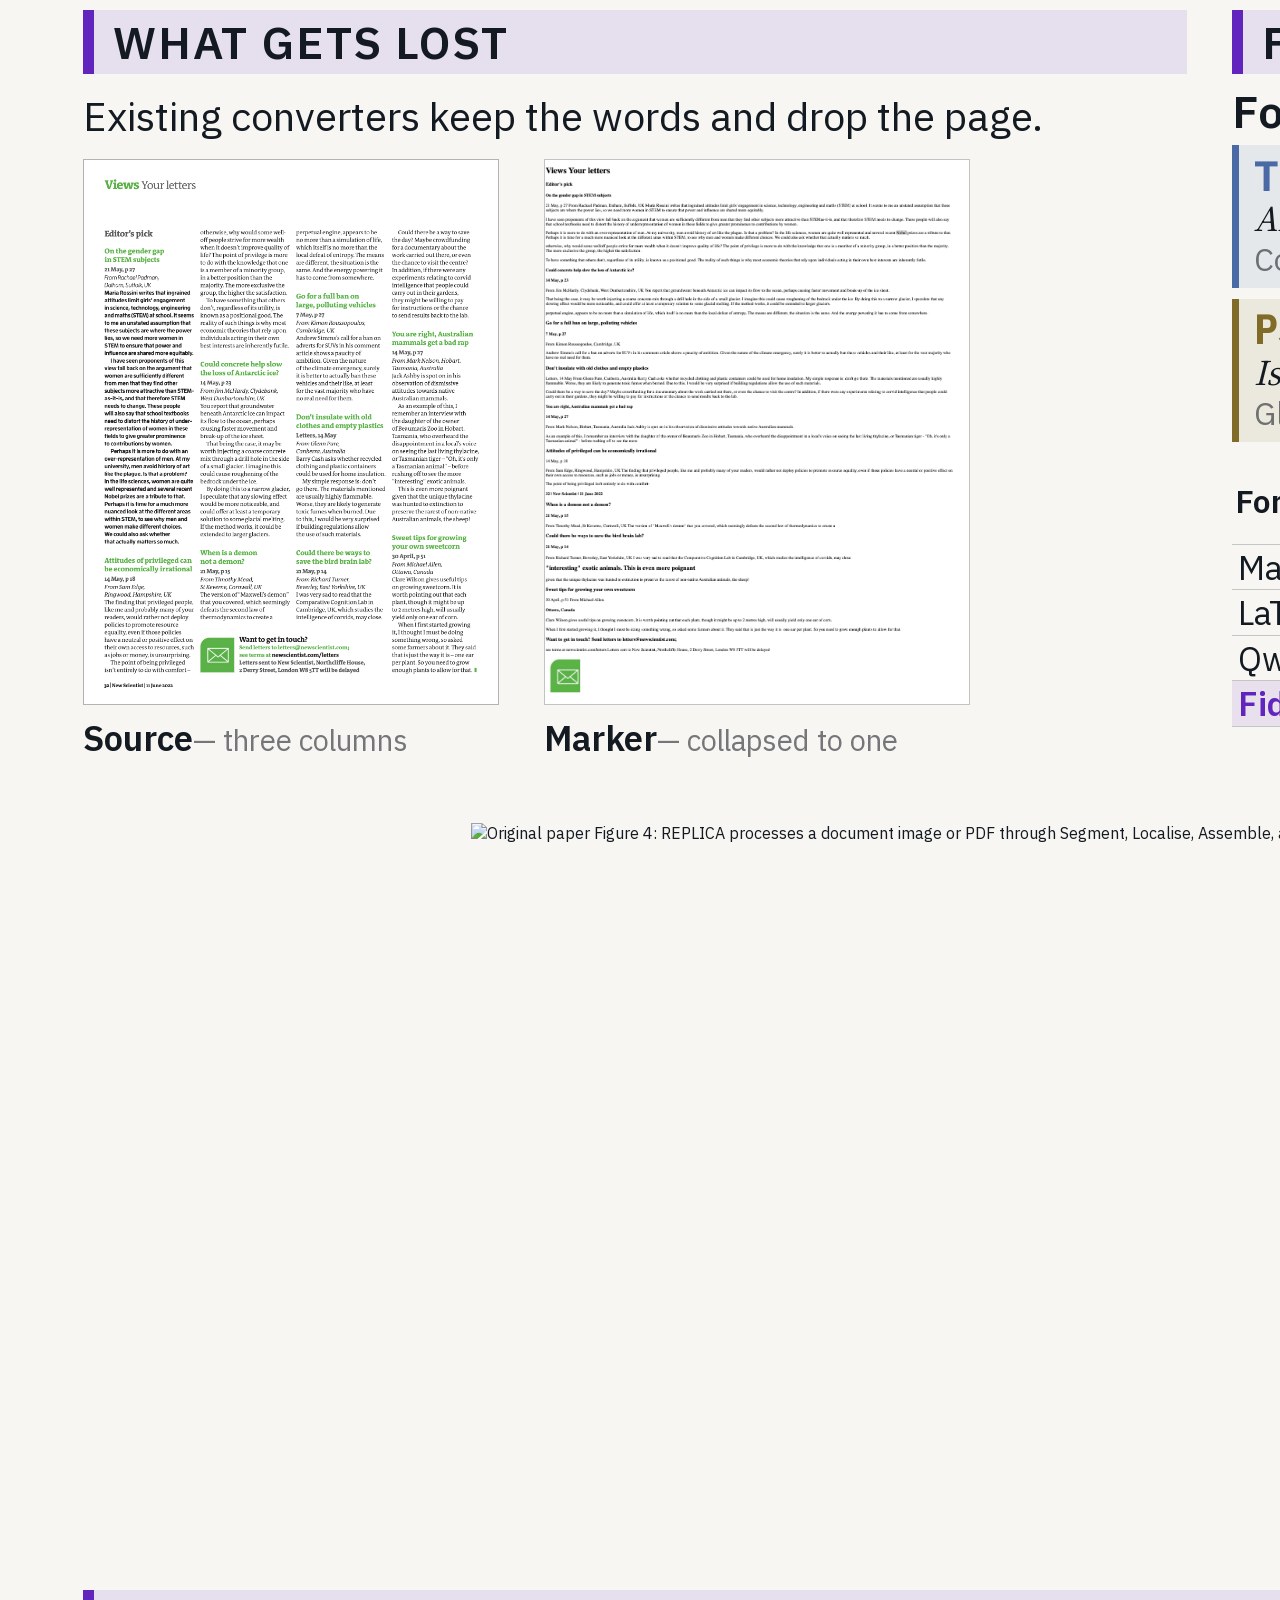
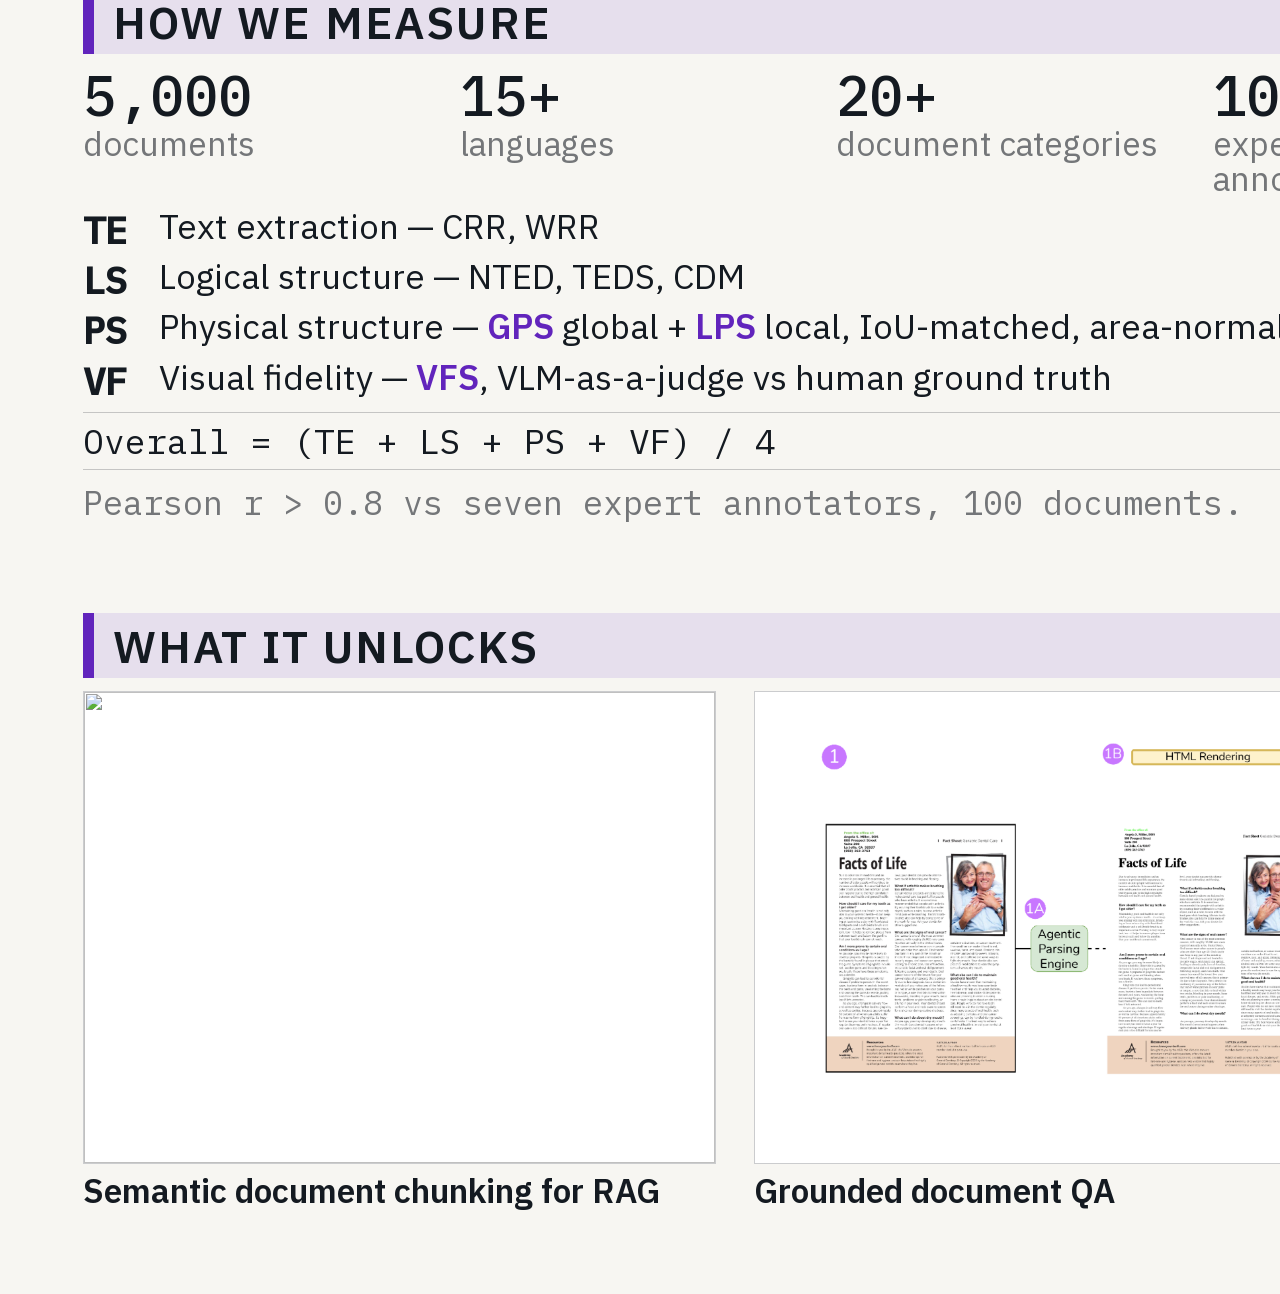
==== commit 6d33e174: "Poster: bigger hero with accurate region boxes, icons on top, logos under Limitations, clearer ablat" ====
--- a/poster/index.html
+++ b/poster/index.html
@@ -90,10 +90,19 @@
     </div>
 
     <div class="decomp">
+      <!-- Region rectangles are measured off the page itself, not eyeballed:
+           see poster/tools/measure_regions.py. They are percentages of the
+           IMAGE, so .boxes is sized to the page's own 0.6841 ratio — otherwise
+           the box and the image disagree and every rectangle drifts. -->
       <div class="boxes" aria-label="Cadillac page with detected layout regions">
         <img src="../static/images/qual/00000127.png" alt="">
-        <i class="region title-region"></i><i class="region hero-region"></i>
-        <i class="region copy-region"></i><i class="region caption-region"></i>
+        <i class="region r-title"></i>
+        <i class="region r-deck"></i>
+        <i class="region r-logo"></i>
+        <i class="region r-photo1"></i>
+        <i class="region r-copy"></i>
+        <i class="region r-side"></i>
+        <i class="region r-photo2"></i>
       </div>
       <div class="frag f1">&lt;div class="header"&gt;</div>
       <div class="frag f2">&lt;p class="para"&gt;</div>
@@ -107,8 +116,8 @@
       <img src="assets/figures/qual-magazine-render.png" alt="REPLICA Fid-HTML render of the same Cadillac magazine page">
     </div>
 
-    <div class="seamlabel l"><svg aria-hidden="true"><use href="#ic-pdf"/></svg></div>
-    <div class="seamlabel r"><svg aria-hidden="true"><use href="#ic-html"/></svg></div>
+    <div class="seamlabel l"><svg aria-hidden="true"><use href="#ic-pdf"/></svg><span>source PDF</span></div>
+    <div class="seamlabel r"><svg aria-hidden="true"><use href="#ic-html"/></svg><span>Fid-HTML in a browser</span></div>
   </div>
 
   <div class="stats">
@@ -125,8 +134,8 @@
       <p class="cap">GPS &mdash; global position,<br>LPS 0.73 local</p>
     </div>
     <div class="stat">
-      <p class="num">+39<span class="unit">pts</span></p>
-      <p class="cap">Qwen3-VL-8B + REPLICA: 0.86<br>vs direct Qwen3-VL-30B: 0.47</p>
+      <p class="num">3.75<span class="unit">&#215; smaller</span></p>
+      <p class="cap">8B backbone, <b>0.86</b> overall &mdash;<br>vs 0.47 for Qwen3-VL-30B</p>
     </div>
     <div class="statmore">
       <p class="stat-kicker">WHY FID-HTML?</p>
@@ -233,7 +242,7 @@
     <p class="cap" style="margin-top:2mm">TE = WRR / CRR &middot; PS = LPS / GPS &middot; NTED lower is better</p>
 
     <div class="ablrow">
-      <p class="abl-kicker">ABLATION &mdash; WHERE THE 0.93 COMES FROM</p>
+      <p class="abl-kicker">ABLATION<span>where 0.93<br>comes from</span></p>
       <div class="chain">
         <span class="v0">0.53</span>
         <span class="hop seg"><b>+0.18</b><i>Segment</i></span>
@@ -268,17 +277,13 @@
       <div><b>03 &middot; Data skew</b><span>High-resource scripts dominate</span></div>
       <div><b>04 &middot; Render cost</b><span>Refinement adds latency</span></div>
     </div>
-  </div>
-</section>
-
-<!-- ============================ FOOTER =============================== -->
-<footer class="band footer">
-  <span class="logos">
-    <img src="assets/logos/bharatgen.png" alt="BharatGen">
-    <img src="assets/logos/iiith.jpeg" alt="IIIT Hyderabad">
-    <img src="assets/logos/cvit.png" alt="CVIT">
-  </span>
-</footer>
+    <div class="orglogos">
+      <img src="assets/logos/bharatgen.png" alt="BharatGen">
+      <img src="assets/logos/iiith.jpeg" alt="IIIT Hyderabad">
+      <img src="assets/logos/cvit.png" alt="CVIT">
+    </div>
+  </div>
+</section>
 
 </div>
 </body>
--- a/poster/poster.css
+++ b/poster/poster.css
@@ -26,7 +26,7 @@
   --dim:  rgba(20, 26, 33, .58);
 
   /* grid */
-  --margin: 28mm;
+  --margin: 22mm;
   --col: 54.42mm;
   --gut: 12mm;
 
@@ -60,12 +60,12 @@
   width: 841mm; height: 1189mm;
   padding: var(--margin);
   display: grid;
-  /* 1037 mm of bands + 6 × 16 mm gaps = 1133 mm = the live height exactly.
-     Second pass: Bands C and F were clipping their figures (117 mm and 221 mm
-     of overflow), so height moved out of the hero and the footer into them.
-     A grew for the larger codes; D gave back what the pipeline figure did not
-     need once it was set 22 mm narrower. */
-  grid-template-rows: 136mm 194mm 200mm 180mm 154mm 158mm 15mm;
+  /* Third pass. The footer band is gone — the institution logos now sit under
+     Limitations, which had ~90 mm of dead column — and the page margin came in
+     to 22 mm. Both give their height to the hero, which can finally run the
+     page at 148 mm wide AND show all of it.
+     1065 mm of bands + 5 × 16 mm gaps = 1145 mm = the live height exactly. */
+  grid-template-rows: 135mm 237mm 199mm 187mm 149mm 158mm;
   row-gap: 16mm;
 }
 
@@ -181,18 +181,18 @@
 }
 
 /* ===== BAND B — the seam ================================================== */
-.bandB { display: grid; grid-template-columns: 386mm 1fr; column-gap: 18mm; }
+.bandB { display: grid; grid-template-columns: 446mm 1fr; column-gap: 18mm; }
 .seamwrap { position: relative; height: 100%; }
 /* The two substrates, made visible behind the whole hero: warm paper to the
    left of the seam, cool screen to the right. This is what makes the idea
    readable from ten metres, and it is what teaches the code the rest of the
    poster then relies on. */
 .seamwrap::before {
-  content: ''; position: absolute; left: -6mm; top: -5mm; width: 240mm; bottom: 4mm;
+  content: ''; position: absolute; left: -6mm; top: 20mm; width: 292mm; bottom: 0;
   background: var(--paper); z-index: 0;
 }
 
-.plate { position: absolute; top: 0; height: 169mm; width: 118mm; overflow: hidden; }
+.plate { position: absolute; top: 24mm; height: 213mm; width: 148mm; overflow: hidden; }
 .plate img { width: 100%; display: block; }
 .plate.src   { left: 0;     background: #fff; padding: 4mm; box-sizing: border-box; z-index: 2; }
 .plate.dst   { right: 0;    background: #fff; z-index: 2; }
@@ -202,7 +202,7 @@
 }
 /* minimal browser chrome on the output plate, matching Fig. 1 */
 .chrome {
-  position: absolute; left: 253mm; top: 0; width: 109mm; height: 9mm; z-index: 2;
+  position: absolute; left: 304mm; top: 24mm; width: 140mm; height: 9mm; z-index: 2;
   background: #E5E4DF; border: .5mm solid rgba(20,26,33,.28); border-bottom: 0;
   box-sizing: border-box; display: flex; align-items: center; gap: 2.6mm;
   padding: 0 4mm;
@@ -212,11 +212,11 @@
   flex: 1; height: 5.6mm; border-radius: 1mm; background: #FCFCFA;
   border: .35mm solid rgba(20,26,33,.20);
 }
-.plate.dst { top: 9mm; left: 253mm; right: auto; height: 160mm; width: 109mm;
+.plate.dst { top: 33mm; left: 304mm; right: auto; height: 204mm; width: 140mm;
              border: .5mm solid rgba(20,26,33,.28); box-sizing: border-box; }
 
 /* the seam itself */
-.seam { position: absolute; left: 233mm; top: -5mm; width: 1.4mm; height: 181mm;
+.seam { position: absolute; left: 286mm; top: 20mm; width: 1.4mm; height: 217mm;
         background: var(--mark); z-index: 6; }
 .seam::before, .seam::after {
   content: ''; position: absolute; top: 0; width: 11mm; height: 100%;
@@ -225,21 +225,33 @@
 .seam::after  { left: 1.4mm;  background: linear-gradient(to right, rgba(97,36,188,.30), transparent); }
 
 /* the decomposition, three layers at different offsets */
-.decomp { position: absolute; left: 128mm; top: 2mm; width: 172mm; height: 163mm; z-index: 3; }
+.decomp { position: absolute; left: 160mm; top: 24mm; width: 200mm; height: 213mm; z-index: 3; }
+/* 120 mm / 0.6841 = 175.4 mm — the page's own ratio, so a percentage of the box
+   is a percentage of the page and the rectangles land where they belong */
 .decomp .boxes {
-  position: absolute; left: 0; top: 5mm; width: 96mm; height: 126mm; overflow: hidden;
+  position: absolute; left: 0; top: 19mm; width: 120mm; height: 175.4mm;
   box-shadow: 0 0 0 .5mm rgba(20,26,33,.24);
 }
-.decomp .boxes img { width: 100%; display: block; }
-.region { position: absolute; box-sizing: border-box; border: .7mm solid var(--mark); background: rgba(97,36,188,.12); }
-.title-region { top: 4%; left: 7%; width: 86%; height: 17%; }
-.hero-region { top: 22%; left: 7%; width: 86%; height: 32%; border-color: var(--asm-d); background: rgba(201,168,63,.16); }
-.copy-region { top: 55%; left: 7%; width: 49%; height: 42%; border-color: var(--seg-d); background: rgba(74,107,165,.13); }
-.caption-region { top: 55%; left: 58%; width: 35%; height: 42%; border-color: var(--loc-d); background: rgba(104,149,88,.14); }
+.decomp .boxes img { width: 100%; height: 100%; display: block; }
+.region { position: absolute; box-sizing: border-box; border: .7mm solid var(--mark); background: rgba(97,36,188,.10); }
+/* measured percentages of the page image */
+.r-title  { left: 3.5%; top: 4.5%;  width: 89.5%; height: 9.0%; }
+.r-deck   { left: 4.0%; top: 17.5%; width: 58.0%; height: 8.5%;
+            border-color: var(--loc-d); background: rgba(104,149,88,.13); }
+.r-logo   { left: 71.0%; top: 18.0%; width: 22.0%; height: 6.0%;
+            border-color: var(--ref-d); background: rgba(198,119,54,.14); }
+.r-photo1 { left: 3.0%; top: 28.5%; width: 90.5%; height: 24.0%;
+            border-color: var(--asm-d); background: rgba(201,168,63,.14); }
+.r-copy   { left: 3.0%; top: 54.5%; width: 46.0%; height: 39.5%;
+            border-color: var(--seg-d); background: rgba(74,107,165,.12); }
+.r-side   { left: 50.0%; top: 54.5%; width: 43.5%; height: 8.5%;
+            border-color: var(--loc-d); background: rgba(104,149,88,.13); }
+.r-photo2 { left: 50.0%; top: 65.0%; width: 43.5%; height: 29.0%;
+            border-color: var(--asm-d); background: rgba(201,168,63,.14); }
 /* fragment chips caught mid-flight across the seam: the left half of each is
    drawn warm, the right half cool, so the chip itself shows the crossing */
 .frag {
-  position: absolute; font-family: var(--mono); font-size: 24pt; z-index: 5;
+  position: absolute; font-family: var(--mono); font-size: 18pt; z-index: 5;
   border: .5mm solid rgba(20,26,33,.45); white-space: nowrap; line-height: 1.1;
   padding: 2mm 3.4mm;
   background: linear-gradient(to right,
@@ -247,29 +259,40 @@
 }
 /* each chip must cross the seam (233 mm) and stop short of the render plate
    (253 mm), so it reads as in flight rather than dropped on the output */
-.frag.f1 { left: 12mm;  top: 22mm;  --split: 78%; }
-.frag.f2 { left: 30mm;  top: 80mm;  --split: 62%; }
-.frag.f3 { left: 38mm;  top: 136mm; --split: 55%; }
-
+/* Each chip has to cross the seam (286 mm), and a chip is always wider than the
+   34 mm corridor around it — so it must overlap something. It overlaps the
+   RENDER's left margin rather than the annotated page, because the region
+   rectangles are the thing worth seeing here.
+   --split is the fraction of the chip left of the seam, so the warm/cool
+   gradient breaks exactly on it. */
+.frag.f1 { left: 108mm; top: 16mm;  --split: 24%; }
+.frag.f2 { left: 102mm; top: 94mm;  --split: 39%; }
+.frag.f3 { left: 112mm; top: 166mm; --split: 28%; }
+
+/* above the plates, not below: the label is read before the artefact, and the
+   strip costs 20 mm that was previously dead space under the hero */
 .seamlabel {
-  position: absolute; top: 172mm; z-index: 5; color: var(--dim);
-  display: flex; align-items: center;
-}
-.seamlabel svg { width: 19mm; height: 19mm; display: block; }
+  position: absolute; top: 0; z-index: 5; height: 20mm;
+  display: flex; align-items: center; gap: 4mm;
+}
+.seamlabel svg { width: 18mm; height: 18mm; display: block; flex: none; }
+.seamlabel span {
+  font-family: var(--mono); font-size: 23pt; font-weight: 600; line-height: 1;
+}
 .seamlabel.l { left: 0; color: var(--ink-p); }
-.seamlabel.r { left: 253mm; color: var(--mark); }
+.seamlabel.r { left: 304mm; color: var(--mark); }
 
 /* stat strip */
 /* Four stats, one size, one grid. The earlier 176 pt hero over three at 72 pt
    read as inconsistent rather than hierarchical. */
-.stats { display: grid; grid-template-columns: 1fr 1fr; gap: 5mm 10mm;
+.stats { display: grid; grid-template-columns: 1fr 1fr; gap: 8mm 14mm;
          align-content: start; }
 .stats .num {
   font-family: var(--mono); font-variant-numeric: tabular-nums;
   font-size: 92pt; font-weight: 500; line-height: .92; letter-spacing: -.02em;
   margin: 0;
 }
-.stat .unit { font-size: 34%; vertical-align: baseline; }  /* 24.5 pt: the 24 pt floor beats the 30% guideline */
+.stat .unit { font-size: 30%; vertical-align: baseline; letter-spacing: 0; }  /* 24.5 pt: the 24 pt floor beats the 30% guideline */
 .stat .cap { margin-top: 2mm; line-height: 1.18; }
 .statmore {
   grid-column: 1 / -1; background: rgba(97,36,188,.07); border-left: 2mm solid var(--mark);
@@ -284,7 +307,7 @@
 .stat-keys span { font-family: var(--mono); font-size: 19pt; font-weight: 600; color: var(--dim); white-space: nowrap; }
 
 /* ===== BAND C ============================================================= */
-.bandC { display: grid; grid-template-columns: 288mm 485mm; column-gap: var(--gut); }
+.bandC { display: grid; grid-template-columns: 292mm 493mm; column-gap: var(--gut); }
 /* the pages are portrait in landscape slots, so the columns are sized to what
    a whole page needs at this height rather than to equal thirds */
 .strip { display: flex; gap: 12mm; align-items: flex-start; }
@@ -314,7 +337,7 @@
 
 table.t { width: 100%; border-collapse: collapse; font-variant-numeric: tabular-nums; }
 table.t th, table.t td {
-  font-family: var(--mono); font-size: 25pt; padding: .35mm 1.6mm; text-align: right;
+  font-family: var(--mono); font-size: 25pt; padding: .2mm 1.6mm; text-align: right;
   border-bottom: .35mm solid var(--rule);
 }
 table.t th { font-weight: 600; color: var(--ink-s); font-size: 25pt; line-height: 1.05; }
@@ -349,13 +372,13 @@
 
 /* ===== BAND D — pipeline ================================================== */
 .bandD { display: grid; place-items: center; height: 100%; }
-.original-pipeline { width: 570mm; height: 180mm; margin: 0; position: relative; }
-.original-pipeline img { display: block; width: 570mm; height: 180mm; object-fit: contain; }
+.original-pipeline { width: 592mm; height: 187mm; margin: 0; position: relative; }
+.original-pipeline img { display: block; width: 592mm; height: 187mm; object-fit: contain; }
 .original-pipeline figcaption { position: absolute; right: 0; bottom: 0; margin: 0; padding: 1.2mm 2mm; background: rgba(247,246,242,.88);
   font-family: var(--mono); font-size: 18pt; line-height: 1; color: var(--dim); }
 
 /* ===== BAND E ============================================================= */
-.bandE { display: grid; grid-template-columns: 386.5mm 386.5mm; column-gap: var(--gut); }
+.bandE { display: grid; grid-template-columns: 392.5mm 392.5mm; column-gap: var(--gut); }
 .statchips { display: grid; grid-template-columns: repeat(4, 1fr); gap: 2mm 6mm; margin: 0 0 2.5mm; }
 .statchip .n {
   font-family: var(--mono); font-variant-numeric: tabular-nums;
@@ -376,28 +399,39 @@
 }
 /* the chain reads left to right and the three hops sum to the headline number:
    0.53 + 0.18 + 0.15 + 0.07 = 0.93, which is the whole ablation in one line */
-.ablrow { margin-top: 2mm; border-top: .5mm solid var(--rule); padding-top: 2mm; }
+.ablrow {
+  margin-top: 3mm; background: rgba(97,36,188,.07);
+  border-left: 2mm solid var(--mark); padding: 2.5mm 5mm;
+  display: flex; align-items: center; gap: 6mm;
+}
 .abl-kicker {
-  font-family: var(--mono); font-size: 19pt; font-weight: 600; letter-spacing: .07em;
-  color: var(--mark); margin: 0 0 1.5mm;
-}
-.chain { display: flex; align-items: center; gap: 3mm; }
+  flex: none; font-family: var(--mono); font-size: 21pt; font-weight: 700;
+  letter-spacing: .06em; color: var(--mark); margin: 0; line-height: 1.05;
+}
+.abl-kicker span {
+  display: block; font-size: 15pt; font-weight: 400; letter-spacing: .02em;
+  color: var(--dim); margin-top: 1mm; text-transform: none;
+}
+.chain { flex: 1; display: flex; align-items: center; gap: 3mm; }
 .chain .v0, .chain .v {
   font-family: var(--mono); font-variant-numeric: tabular-nums;
-  font-size: 27pt; font-weight: 500; line-height: 1; color: var(--dim);
-}
-.chain .vend { color: var(--mark); font-weight: 600; font-size: 33pt; }
+  font-size: 30pt; font-weight: 600; line-height: 1; color: var(--ink-s);
+}
+.chain .vend {
+  color: #fff; background: var(--mark); font-weight: 700; font-size: 29pt;
+  padding: 1.2mm 2.4mm; border-radius: 1.5mm;
+}
 .chain .hop {
   flex: 1; display: flex; flex-direction: column; align-items: center;
-  border-bottom: 1.4mm solid var(--hop); padding-bottom: 1mm;
+  border-bottom: 1.4mm solid var(--hop); padding-bottom: 1.2mm;
 }
 .chain .hop b {
-  font-family: var(--mono); font-size: 23pt; font-weight: 600; color: var(--hop);
-  line-height: 1;
+  font-family: var(--mono); font-size: 22pt; font-weight: 700; color: #fff;
+  background: var(--hop); padding: .8mm 2mm; border-radius: 1.2mm; line-height: 1.1;
 }
 .chain .hop i {
-  font-style: normal; font-size: 16pt; color: var(--dim); line-height: 1; margin-top: .5mm;
-  white-space: nowrap;
+  font-style: normal; font-size: 16pt; color: var(--ink-s); font-weight: 600;
+  line-height: 1; margin-top: 1mm; white-space: nowrap;
 }
 .chain .hop.seg { --hop: var(--seg-d); }
 .chain .hop.loc { --hop: var(--loc-d); }
@@ -436,7 +470,7 @@
 }
 
 /* ===== BAND F ============================================================= */
-.bandF { display: grid; grid-template-columns: 470mm 303mm; column-gap: var(--gut); }
+.bandF { display: grid; grid-template-columns: 476mm 309mm; column-gap: var(--gut); }
 /* 1.302fr : 2.320fr — the two figures' own aspect ratios, so a single shot
    height fits both whole with no crop and no letterbox gutters */
 .tiles { display: grid; grid-template-columns: 1.302fr 2.320fr; column-gap: 10mm; }
@@ -459,12 +493,11 @@
 .limit-list b { display: block; font-family: var(--mono); font-size: 26pt; line-height: 1.05; }
 .limit-list span { display: block; font-size: 23pt; color: var(--dim); line-height: 1.1; margin-top: 1mm; }
 
-/* ===== footer ============================================================= */
-.footer {
-  display: flex; align-items: center; justify-content: center; gap: 8mm;
-  border-top: .5mm solid var(--rule); padding-top: .5mm;
-  font-size: 28pt; line-height: 1.05; color: var(--dim);
-}
-.footer .logos { display: flex; align-items: center; gap: 16mm; }
-.footer .logos img { height: 12mm; width: auto; display: block; }
-.footer .logos img:last-child { height: 10mm; background: #192E50; padding: 2mm 3mm; }
+/* ===== institution logos, closing the Limitations column =================== */
+.orglogos {
+  display: flex; align-items: center; justify-content: flex-start; gap: 16mm;
+  margin-top: auto; padding-top: 7mm; border-top: .5mm solid var(--rule);
+}
+.orglogos img { height: 17mm; width: auto; display: block; }
+.orglogos img:last-child { height: 13mm; background: #192E50; padding: 2.5mm 4mm; }
+.limits { display: flex; flex-direction: column; }
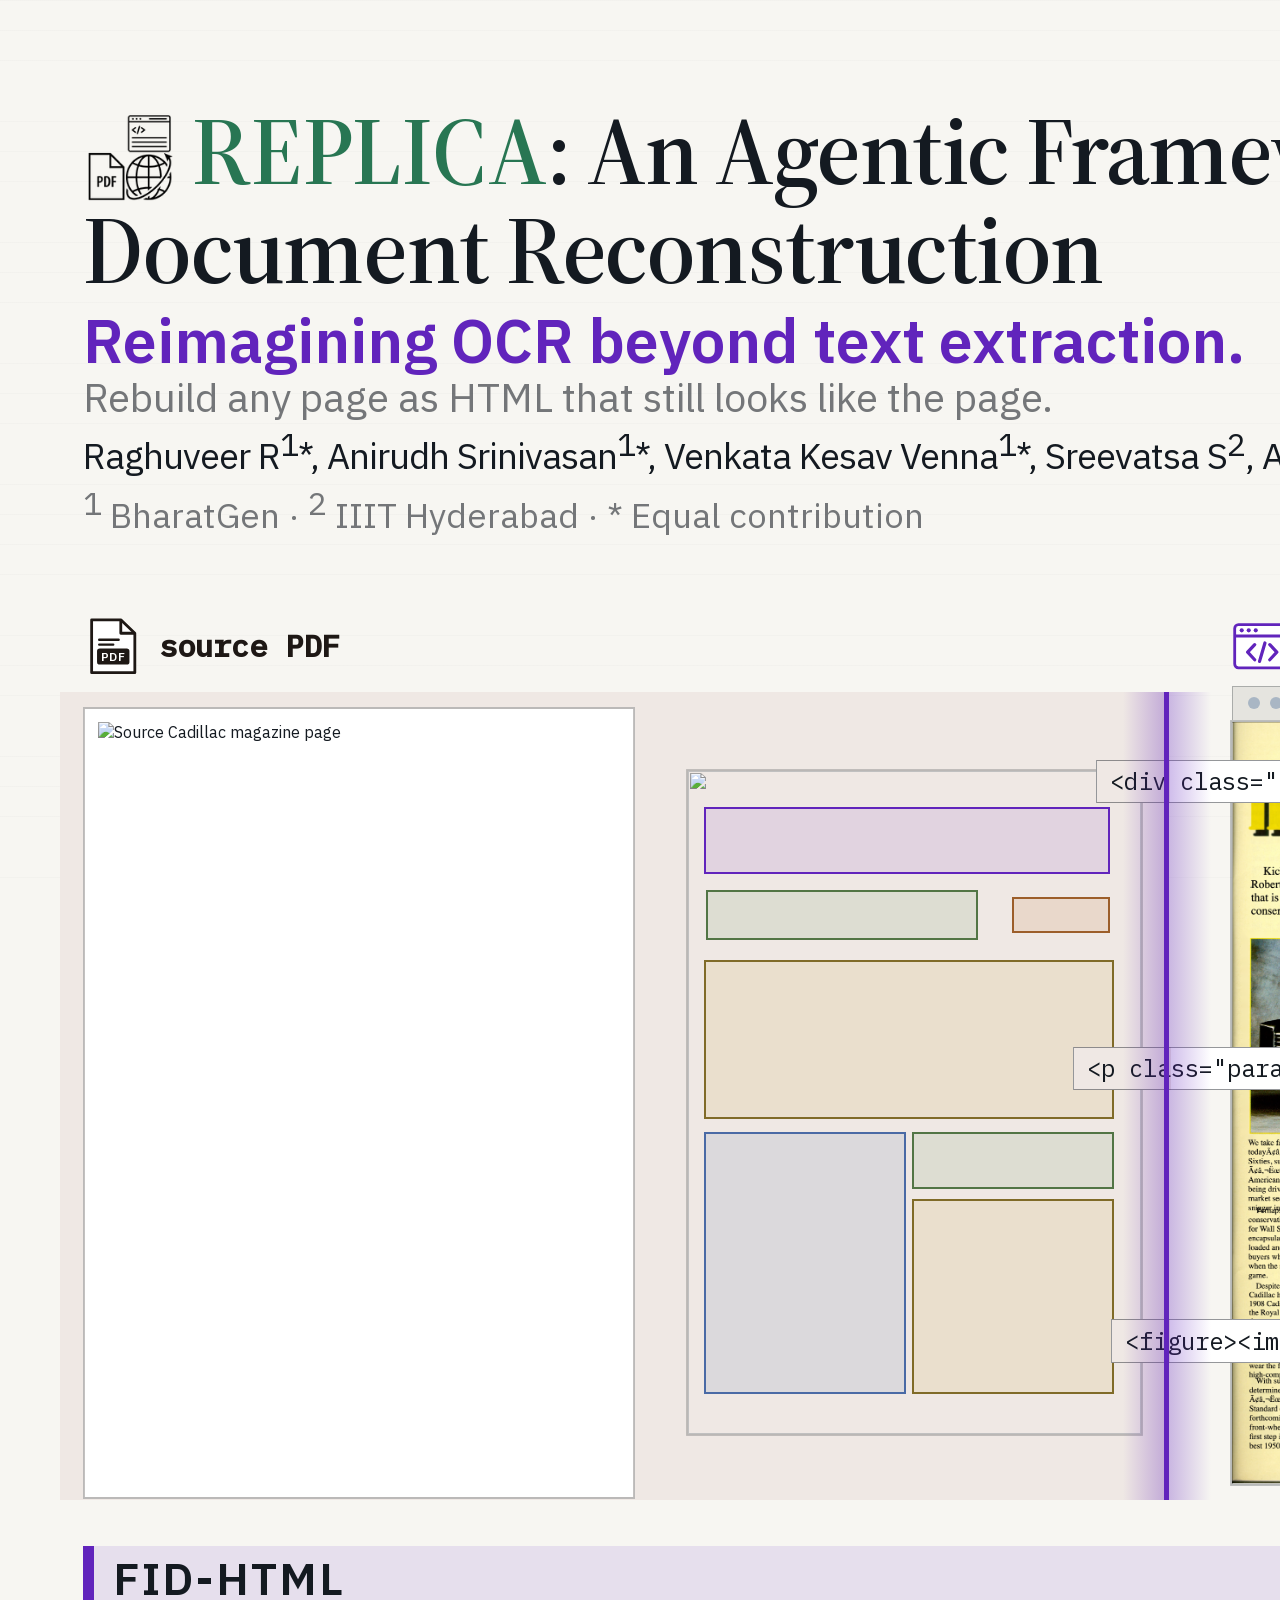
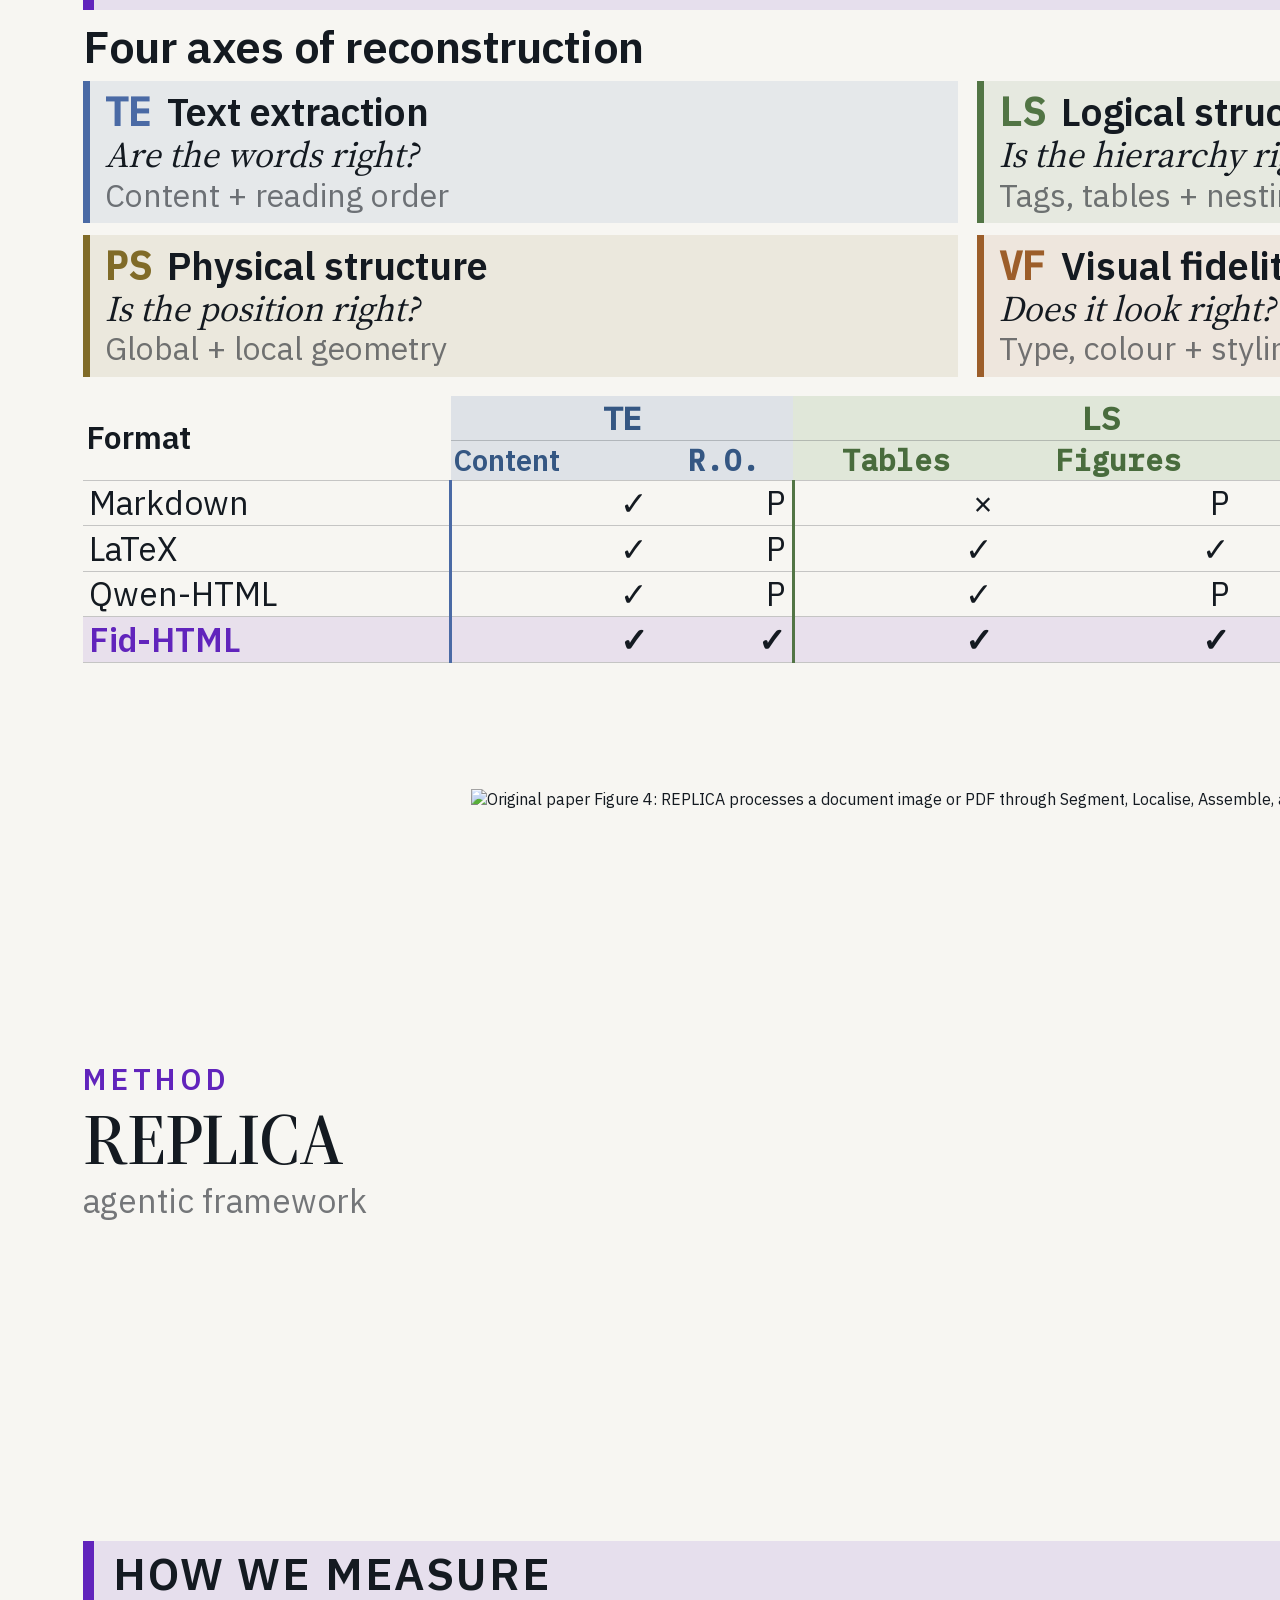
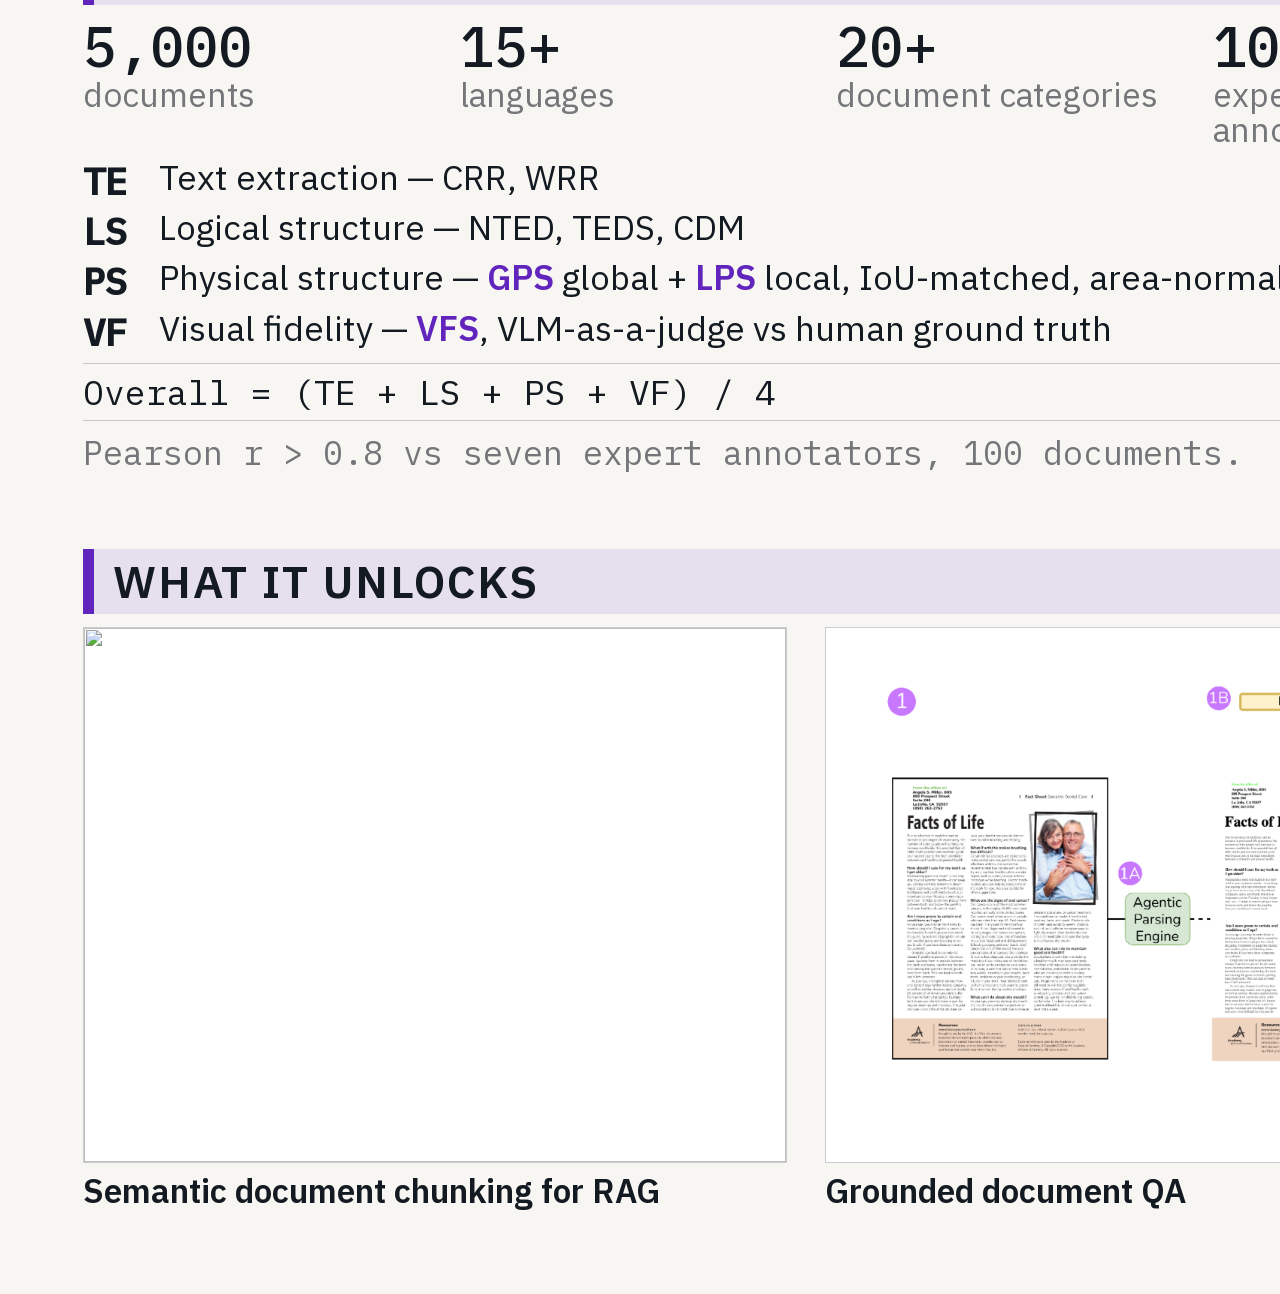
==== commit eb812619: "Poster: align hero pages exactly, correct masthead bbox, swap band C columns, add Method heading Co-" ====
--- a/poster/index.html
+++ b/poster/index.html
@@ -150,24 +150,6 @@
 <section class="band bandC">
 
   <div>
-    <p class="eyebrow">What gets lost</p>
-    <p style="font-size:30pt;margin:0 0 4mm">Existing converters keep the words and
-      drop the page.</p>
-
-    <div class="strip">
-      <figure>
-        <div class="shot paper"><img src="assets/figures/fig1a-source.png" alt=""></div>
-        <figcaption><b>Source</b><span>&mdash; three columns</span></figcaption>
-      </figure>
-      <figure>
-        <div class="shot"><img src="assets/figures/fig1a-marker.png" alt=""></div>
-        <figcaption><b>Marker</b><span>&mdash; collapsed to one</span></figcaption>
-      </figure>
-    </div>
-
-  </div>
-
-  <div>
     <p class="eyebrow">Fid-HTML</p>
     <h2 class="head" style="font-size:34pt;margin-bottom:3mm">Four axes of reconstruction</h2>
 
@@ -191,10 +173,30 @@
       </tbody>
     </table>
   </div>
-</section>
+
+  <div>
+    <p class="eyebrow">What gets lost</p>
+    <p style="font-size:30pt;margin:0 0 4mm">Existing converters keep the words and
+      drop the page.</p>
+
+    <div class="strip">
+      <figure>
+        <div class="shot paper"><img src="assets/figures/fig1a-source.png" alt=""></div>
+        <figcaption><b>Source</b><span>&mdash; three columns</span></figcaption>
+      </figure>
+      <figure>
+        <div class="shot"><img src="assets/figures/fig1a-marker.png" alt=""></div>
+        <figcaption><b>Marker</b><span>&mdash; collapsed to one</span></figcaption>
+      </figure>
+    </div>
+
+  </div>
+
+  </section>
 
 <!-- ============================ BAND D — PIPELINE ===================== -->
 <section class="band bandD">
+  <p class="side-head"><span class="k">Method</span>REPLICA<span class="s">agentic framework</span></p>
   <figure class="original-pipeline">
     <img src="../replica-agents-maindiag-final.png"
       alt="Original paper Figure 4: REPLICA processes a document image or PDF through Segment, Localise, Assemble, and Refine to create a high-fidelity final HTML document.">
--- a/poster/poster.css
+++ b/poster/poster.css
@@ -11,19 +11,25 @@
    matter; stage colours and the violet sampled off the paper's Fig. 4 and
    Fig. 2. See POSTER_PLAN.md §2.1 for the derivation and contrast ratios. */
 :root {
-  --paper:  #EFE8E4;   /* warm rag — input / source document / the PDF world */
-  --screen: #F7F6F2;   /* low-ink warm neutral — clean on uncoated poster stock */
-  --ink-p:  #1E1815;
-  --ink-s:  #141A21;
-
-  --seg: #4A6BA5;  --seg-d: #4A6AA5;
-  --loc: #689558;  --loc-d: #527545;
-  --asm: #C9A83F;  --asm-d: #806B28;
-  --ref: #C67736;  --ref-d: #9C5E2A;
+  --paper: #EFE8E4;
+  /* warm rag — input / source document / the PDF world */
+  --screen: #F7F6F2;
+  /* low-ink warm neutral — clean on uncoated poster stock */
+  --ink-p: #1E1815;
+  --ink-s: #141A21;
+
+  --seg: #4A6BA5;
+  --seg-d: #4A6AA5;
+  --loc: #689558;
+  --loc-d: #527545;
+  --asm: #C9A83F;
+  --asm-d: #806B28;
+  --ref: #C67736;
+  --ref-d: #9C5E2A;
 
   --mark: #6124BC;
   --rule: rgba(20, 26, 33, .22);
-  --dim:  rgba(20, 26, 33, .58);
+  --dim: rgba(20, 26, 33, .58);
 
   /* grid */
   --margin: 22mm;
@@ -31,33 +37,48 @@
   --gut: 12mm;
 
   --serif: 'Source Serif 4', Georgia, serif;
-  --sans:  'IBM Plex Sans', Helvetica, Arial, sans-serif;
-  --mono:  'IBM Plex Mono', Menlo, monospace;
-}
-
-@page { size: 841mm 1189mm; margin: 0; }
-
-html, body {
-  width: 841mm; height: 1189mm; margin: 0; padding: 0;
-  overflow: hidden;
+  --sans: 'IBM Plex Sans', Helvetica, Arial, sans-serif;
+  --mono: 'IBM Plex Mono', Menlo, monospace;
+}
+
+@page {
+  size: 841mm 1189mm;
+  margin: 0;
+}
+
+html,
+body {
+  width: 841mm;
+  height: 1189mm;
+  margin: 0;
+  padding: 0;
+  /* overflow: hidden; */
+  overflow: auto;
   background: var(--screen);
   color: var(--ink-s);
   font-family: var(--sans);
-  -webkit-print-color-adjust: exact; print-color-adjust: exact;
+  -webkit-print-color-adjust: exact;
+  print-color-adjust: exact;
   -webkit-font-smoothing: antialiased;
 }
 
 /* faint page-geometry grid: visible up close, gone at reading distance */
 body::before {
-  content: ''; position: absolute; inset: 0; pointer-events: none; z-index: 0;
+  content: '';
+  position: absolute;
+  inset: 0;
+  pointer-events: none;
+  z-index: 0;
   background-image:
-    repeating-linear-gradient(to bottom, rgba(20,26,33,.018) 0 .2mm, transparent .2mm 8mm);
+    repeating-linear-gradient(to bottom, rgba(20, 26, 33, .018) 0 .2mm, transparent .2mm 8mm);
 }
 
 .poster {
-  position: relative; z-index: 1;
+  position: relative;
+  z-index: 1;
   box-sizing: border-box;
-  width: 841mm; height: 1189mm;
+  width: 841mm;
+  height: 1189mm;
   padding: var(--margin);
   display: grid;
   /* Third pass. The footer band is gone — the institution logos now sit under
@@ -65,13 +86,21 @@
      to 22 mm. Both give their height to the hero, which can finally run the
      page at 148 mm wide AND show all of it.
      1065 mm of bands + 5 × 16 mm gaps = 1145 mm = the live height exactly. */
-  grid-template-rows: 135mm 237mm 199mm 187mm 149mm 158mm;
-  row-gap: 16mm;
-}
-
-.band { position: relative; min-width: 0; min-height: 0; break-inside: avoid; }
+  grid-template-rows: 129mm 234mm 211mm 187mm 149mm 175mm;
+  row-gap: 12mm;
+}
+
+.band {
+  position: relative;
+  min-width: 0;
+  min-height: 0;
+  break-inside: avoid;
+}
+
 .g12 {
-  display: grid; grid-template-columns: repeat(12, 1fr); column-gap: var(--gut);
+  display: grid;
+  grid-template-columns: repeat(12, 1fr);
+  column-gap: var(--gut);
   min-width: 0;
 }
 
@@ -80,183 +109,562 @@
   display: block;
   background: rgba(97, 36, 188, .11);
   border-left: 3mm solid var(--mark);
-  padding: 2.4mm 5mm; margin: 0 0 3.5mm;
-  font-family: var(--sans); font-size: 34pt; font-weight: 600;
-  letter-spacing: .04em; text-transform: uppercase; color: var(--ink-s);
+  padding: 2.4mm 5mm;
+  margin: 0 0 3.5mm;
+  font-family: var(--sans);
+  font-size: 34pt;
+  font-weight: 600;
+  letter-spacing: .04em;
+  text-transform: uppercase;
+  color: var(--ink-s);
   line-height: 1.02;
 }
 
 h2.head {
-  font-size: 54pt; font-weight: 600; line-height: 1.02; margin: 0 0 5mm;
+  font-size: 54pt;
+  font-weight: 600;
+  line-height: 1.02;
+  margin: 0 0 5mm;
   letter-spacing: -.012em;
 }
-h3.sub { font-size: 37pt; font-weight: 600; line-height: 1.08; margin: 0 0 3mm; }
-p, li { font-size: 30pt; line-height: 1.40; margin: 0 0 4mm; }
+
+h3.sub {
+  font-size: 37pt;
+  font-weight: 600;
+  line-height: 1.08;
+  margin: 0 0 3mm;
+}
+
+p,
+li {
+  font-size: 30pt;
+  line-height: 1.40;
+  margin: 0 0 4mm;
+}
+
 .cap {
-  font-family: var(--mono); font-size: 25pt; line-height: 1.28;
-  color: var(--dim); margin: 0;
-}
-.mono { font-family: var(--mono); font-variant-numeric: tabular-nums; }
-b, strong { font-weight: 600; }
+  font-family: var(--mono);
+  font-size: 25pt;
+  line-height: 1.28;
+  color: var(--dim);
+  margin: 0;
+}
+
+.mono {
+  font-family: var(--mono);
+  font-variant-numeric: tabular-nums;
+}
+
+b,
+strong {
+  font-weight: 600;
+}
 
 /* SoM badge — filled violet circle, white numeral. Never an ① glyph:
    the circled-numeral codepoints are not in the self-hosted subsets. */
 .som {
-  display: inline-flex; align-items: center; justify-content: center;
-  width: 13mm; height: 13mm; border-radius: 50%;
-  background: var(--mark); color: #fff;
-  font-family: var(--sans); font-size: 27pt; font-weight: 600;
-  line-height: 1; flex: none; vertical-align: -2.5mm;
-}
-.som.sm { width: 11mm; height: 11mm; font-size: 24pt; vertical-align: -2mm; }
-.som.seg { background: var(--seg-d); }
-.som.loc { background: var(--loc-d); }
-.som.asm { background: var(--asm-d); }
-.som.ref { background: var(--ref-d); }
+  display: inline-flex;
+  align-items: center;
+  justify-content: center;
+  width: 13mm;
+  height: 13mm;
+  border-radius: 50%;
+  background: var(--mark);
+  color: #fff;
+  font-family: var(--sans);
+  font-size: 27pt;
+  font-weight: 600;
+  line-height: 1;
+  flex: none;
+  vertical-align: -2.5mm;
+}
+
+.som.sm {
+  width: 11mm;
+  height: 11mm;
+  font-size: 24pt;
+  vertical-align: -2mm;
+}
+
+.som.seg {
+  background: var(--seg-d);
+}
+
+.som.loc {
+  background: var(--loc-d);
+}
+
+.som.asm {
+  background: var(--asm-d);
+}
+
+.som.ref {
+  background: var(--ref-d);
+}
 
 /* corner brackets, never a 4-sided border */
-.brk { position: relative; }
-.brk::before, .brk::after {
-  content: ''; position: absolute; width: 9mm; height: 9mm; pointer-events: none;
+.brk {
+  position: relative;
+}
+
+.brk::before,
+.brk::after {
+  content: '';
+  position: absolute;
+  width: 9mm;
+  height: 9mm;
+  pointer-events: none;
   border: .7mm solid var(--rule);
 }
-.brk::before { top: 0; left: 0; border-right: 0; border-bottom: 0; }
-.brk::after { bottom: 0; right: 0; border-left: 0; border-top: 0; }
-.brk > .brk-tr, .brk > .brk-bl {
-  position: absolute; width: 9mm; height: 9mm; border: .7mm solid var(--rule);
-}
-.brk > .brk-tr { top: 0; right: 0; border-left: 0; border-bottom: 0; }
-.brk > .brk-bl { bottom: 0; left: 0; border-right: 0; border-top: 0; }
+
+.brk::before {
+  top: 0;
+  left: 0;
+  border-right: 0;
+  border-bottom: 0;
+}
+
+.brk::after {
+  bottom: 0;
+  right: 0;
+  border-left: 0;
+  border-top: 0;
+}
+
+.brk>.brk-tr,
+.brk>.brk-bl {
+  position: absolute;
+  width: 9mm;
+  height: 9mm;
+  border: .7mm solid var(--rule);
+}
+
+.brk>.brk-tr {
+  top: 0;
+  right: 0;
+  border-left: 0;
+  border-bottom: 0;
+}
+
+.brk>.brk-bl {
+  bottom: 0;
+  left: 0;
+  border-right: 0;
+  border-top: 0;
+}
 
 /* the two substrates */
-.on-paper  { background: var(--paper);  color: var(--ink-p); }
-.on-screen { background: var(--screen); color: var(--ink-s); }
+.on-paper {
+  background: var(--paper);
+  color: var(--ink-p);
+}
+
+.on-screen {
+  background: var(--screen);
+  color: var(--ink-s);
+}
 
 /* ===== BAND A — title ===================================================== */
-.bandA { display: grid; grid-template-columns: 1fr 156mm; column-gap: 16mm;
-         align-items: start; padding-top: 5mm; }
-.bandA .rail { display: flex; flex-direction: column; gap: 4mm; align-items: center; }
-.bandA .logo img { width: 88mm; display: block; }
+.bandA {
+  display: grid;
+  grid-template-columns: 1fr 156mm;
+  column-gap: 16mm;
+  align-items: start;
+  padding-top: 5mm;
+}
+
+.bandA .rail {
+  display: flex;
+  flex-direction: column;
+  gap: 4mm;
+  align-items: center;
+}
+
+.bandA .logo img {
+  width: 88mm;
+  display: block;
+}
+
 /* the project mark, set to the title's own cap height */
 .title .mark {
-  height: 24mm; width: auto; display: inline-block; vertical-align: -4.4mm;
+  height: 24mm;
+  width: auto;
+  display: inline-block;
+  vertical-align: -4.4mm;
   margin-right: 5mm;
 }
+
 .title {
-  font-family: var(--serif); font-weight: 600; font-size: 72pt;
-  line-height: 1.02; letter-spacing: -.015em; margin: 0;
-}
+  font-family: var(--serif);
+  font-weight: 600;
+  font-size: 72pt;
+  line-height: 1.02;
+  letter-spacing: -.015em;
+  margin: 0;
+}
+
 /* full caps at the SAME size, distinguished by weight -- font-variant-caps:
    all-small-caps rendered REPLICA visibly smaller than the rest of the title */
-.title .sys { font-weight: 700; letter-spacing: .005em; color: #287653; }
-.title .visual { color: #B63831; }
+.title .sys {
+  font-weight: 700;
+  letter-spacing: .005em;
+  color: #287653;
+}
+
+.title .visual {
+  color: #B63831;
+}
+
 .thesis {
-  font-size: 46pt; font-weight: 600; color: var(--mark);
-  margin: 2.5mm 0 0; line-height: 1.05;
-}
-.thesis small { display: block; margin-top: 1mm; font-size: 30pt; font-weight: 400; color: var(--dim); }
-.authors { font-size: 27pt; line-height: 1.14; letter-spacing: -.028em; margin: 2mm 0 0; white-space: nowrap; }
-.authors sup, .affils sup { font-size: 24pt; }
-.affils { font-size: 26pt; color: var(--dim); margin: 1.5mm 0 0; }
-.codes { display: grid; grid-template-columns: 68mm 68mm; gap: 14mm; justify-content: center; align-items: start; }
-.codes figure { margin: 0; text-align: center; }
-.codes svg, .codes img, .codes .qr-slot { display: block; width: 68mm !important; height: 68mm !important; }
+  font-size: 46pt;
+  font-weight: 600;
+  color: var(--mark);
+  margin: 2.5mm 0 0;
+  line-height: 1.05;
+}
+
+.thesis small {
+  display: block;
+  margin-top: 1mm;
+  font-size: 30pt;
+  font-weight: 400;
+  color: var(--dim);
+}
+
+.authors {
+  font-size: 27pt;
+  line-height: 1.14;
+  letter-spacing: -.028em;
+  margin: 2mm 0 0;
+  white-space: nowrap;
+}
+
+.authors sup,
+.affils sup {
+  font-size: 24pt;
+}
+
+.affils {
+  font-size: 26pt;
+  color: var(--dim);
+  margin: 1.5mm 0 0;
+}
+
+.codes {
+  display: grid;
+  grid-template-columns: 62mm 62mm;
+  gap: 14mm;
+  justify-content: center;
+  align-items: start;
+}
+
+.codes figure {
+  margin: 0;
+  text-align: center;
+}
+
+.codes svg,
+.codes img,
+.codes .qr-slot {
+  display: block;
+  width: 62mm !important;
+  height: 62mm !important;
+}
+
 .codes figcaption {
-  font-family: var(--mono); font-size: 24pt; color: var(--dim);
-  margin-top: 2mm; line-height: 1.1; white-space: nowrap;
-}
+  font-family: var(--mono);
+  font-size: 24pt;
+  color: var(--dim);
+  margin-top: 2mm;
+  line-height: 1.1;
+  white-space: nowrap;
+}
+
 /* the URL is the one thing a passer-by copies down, so it is set at reading
    size with a globe in front of it — it no longer needs a footer repeat */
 .project-link {
-  display: flex; align-items: center; justify-content: center; gap: 3.5mm;
-  font-family: var(--mono); font-size: 26pt; font-weight: 600; color: var(--mark);
-  line-height: 1; letter-spacing: -.01em; margin: 0; white-space: nowrap;
-}
-.project-link .webicon { width: 9mm; height: 9mm; flex: none; color: var(--mark); }
+  display: flex;
+  align-items: center;
+  justify-content: center;
+  gap: 3.5mm;
+  font-family: var(--mono);
+  font-size: 26pt;
+  font-weight: 600;
+  color: var(--mark);
+  line-height: 1;
+  letter-spacing: -.01em;
+  margin: 0;
+  white-space: nowrap;
+}
+
+.project-link .webicon {
+  width: 9mm;
+  height: 9mm;
+  flex: none;
+  color: var(--mark);
+}
+
 .qr-slot {
-  border: .8mm dashed var(--rule); box-sizing: border-box;
-  display: flex; align-items: center; justify-content: center;
-  font-family: var(--mono); font-size: 24pt; color: var(--dim);
-  text-align: center; padding: 4mm; line-height: 1.15;
+  border: .8mm dashed var(--rule);
+  box-sizing: border-box;
+  display: flex;
+  align-items: center;
+  justify-content: center;
+  font-family: var(--mono);
+  font-size: 24pt;
+  color: var(--dim);
+  text-align: center;
+  padding: 4mm;
+  line-height: 1.15;
 }
 
 /* ===== BAND B — the seam ================================================== */
-.bandB { display: grid; grid-template-columns: 446mm 1fr; column-gap: 18mm; }
-.seamwrap { position: relative; height: 100%; }
+.bandB {
+  display: grid;
+  grid-template-columns: 446mm 1fr;
+  column-gap: 18mm;
+}
+
+.seamwrap {
+  position: relative;
+  height: 100%;
+}
+
 /* The two substrates, made visible behind the whole hero: warm paper to the
    left of the seam, cool screen to the right. This is what makes the idea
    readable from ten metres, and it is what teaches the code the rest of the
    poster then relies on. */
 .seamwrap::before {
-  content: ''; position: absolute; left: -6mm; top: 20mm; width: 292mm; bottom: 0;
-  background: var(--paper); z-index: 0;
-}
-
-.plate { position: absolute; top: 24mm; height: 213mm; width: 148mm; overflow: hidden; }
-.plate img { width: 100%; display: block; }
-.plate.src   { left: 0;     background: #fff; padding: 4mm; box-sizing: border-box; z-index: 2; }
-.plate.dst   { right: 0;    background: #fff; z-index: 2; }
+  content: '';
+  position: absolute;
+  left: -6mm;
+  top: 20mm;
+  width: 292mm;
+  bottom: 0;
+  background: var(--paper);
+  z-index: 0;
+}
+
+.plate {
+  position: absolute;
+  top: 24mm;
+  height: 209.7mm;
+  width: 146mm;
+  overflow: hidden;
+}
+
+.plate img {
+  width: 100%;
+  display: block;
+}
+
+.plate.src {
+  left: 0;
+  background: #fff;
+  padding: 4mm;
+  box-sizing: border-box;
+  z-index: 2;
+}
+
+.plate.dst {
+  right: 0;
+  background: #fff;
+  z-index: 2;
+}
+
 .plate.src::after {
-  content: ''; position: absolute; inset: 0; pointer-events: none;
-  box-shadow: inset 0 0 0 .5mm rgba(30,24,21,.30);
-}
+  content: '';
+  position: absolute;
+  inset: 0;
+  pointer-events: none;
+  box-shadow: inset 0 0 0 .5mm rgba(30, 24, 21, .30);
+}
+
 /* minimal browser chrome on the output plate, matching Fig. 1 */
 .chrome {
-  position: absolute; left: 304mm; top: 24mm; width: 140mm; height: 9mm; z-index: 2;
-  background: #E5E4DF; border: .5mm solid rgba(20,26,33,.28); border-bottom: 0;
-  box-sizing: border-box; display: flex; align-items: center; gap: 2.6mm;
+  position: absolute;
+  left: 304mm;
+  top: 18.5mm;
+  width: 139mm;
+  height: 9mm;
+  z-index: 2;
+  background: #E5E4DF;
+  border: .5mm solid rgba(20, 26, 33, .28);
+  border-bottom: 0;
+  box-sizing: border-box;
+  display: flex;
+  align-items: center;
+  gap: 2.6mm;
   padding: 0 4mm;
 }
-.chrome i { width: 3.2mm; height: 3.2mm; border-radius: 50%; background: #A9B6C4; }
+
+.chrome i {
+  width: 3.2mm;
+  height: 3.2mm;
+  border-radius: 50%;
+  background: #A9B6C4;
+}
+
 .chrome .addr {
-  flex: 1; height: 5.6mm; border-radius: 1mm; background: #FCFCFA;
-  border: .35mm solid rgba(20,26,33,.20);
-}
-.plate.dst { top: 33mm; left: 304mm; right: auto; height: 204mm; width: 140mm;
-             border: .5mm solid rgba(20,26,33,.28); box-sizing: border-box; }
+  flex: 1;
+  height: 5.6mm;
+  border-radius: 1mm;
+  background: #FCFCFA;
+  border: .35mm solid rgba(20, 26, 33, .20);
+}
+
+.plate.dst {
+  top: 28mm;
+  left: 304mm;
+  right: auto;
+  height: 201.7mm;
+  width: 138mm;
+  border: 0;
+  box-sizing: border-box;
+  box-shadow: 0 0 0 .5mm rgba(20,26,33,.28);
+}
 
 /* the seam itself */
-.seam { position: absolute; left: 286mm; top: 20mm; width: 1.4mm; height: 217mm;
-        background: var(--mark); z-index: 6; }
-.seam::before, .seam::after {
-  content: ''; position: absolute; top: 0; width: 11mm; height: 100%;
-}
-.seam::before { right: 1.4mm; background: linear-gradient(to left,  rgba(97,36,188,.30), transparent); }
-.seam::after  { left: 1.4mm;  background: linear-gradient(to right, rgba(97,36,188,.30), transparent); }
+.seam {
+  position: absolute;
+  left: 286mm;
+  top: 20mm;
+  width: 1.4mm;
+  height: 214mm;
+  background: var(--mark);
+  z-index: 6;
+}
+
+.seam::before,
+.seam::after {
+  content: '';
+  position: absolute;
+  top: 0;
+  width: 11mm;
+  height: 100%;
+}
+
+.seam::before {
+  right: 1.4mm;
+  background: linear-gradient(to left, rgba(97, 36, 188, .30), transparent);
+}
+
+.seam::after {
+  left: 1.4mm;
+  background: linear-gradient(to right, rgba(97, 36, 188, .30), transparent);
+}
 
 /* the decomposition, three layers at different offsets */
-.decomp { position: absolute; left: 160mm; top: 24mm; width: 200mm; height: 213mm; z-index: 3; }
+.decomp {
+  position: absolute;
+  left: 160mm;
+  top: 24mm;
+  width: 200mm;
+  height: 210mm;
+  z-index: 3;
+}
+
 /* 120 mm / 0.6841 = 175.4 mm — the page's own ratio, so a percentage of the box
    is a percentage of the page and the rectangles land where they belong */
 .decomp .boxes {
-  position: absolute; left: 0; top: 19mm; width: 120mm; height: 175.4mm;
-  box-shadow: 0 0 0 .5mm rgba(20,26,33,.24);
-}
-.decomp .boxes img { width: 100%; height: 100%; display: block; }
-.region { position: absolute; box-sizing: border-box; border: .7mm solid var(--mark); background: rgba(97,36,188,.10); }
+  position: absolute;
+  left: 0;
+  top: 17mm;
+  width: 120mm;
+  height: 175.4mm;
+  box-shadow: 0 0 0 .5mm rgba(20, 26, 33, .24);
+}
+
+.decomp .boxes img {
+  width: 100%;
+  height: 100%;
+  display: block;
+}
+
+.region {
+  position: absolute;
+  box-sizing: border-box;
+  border: .7mm solid var(--mark);
+  background: rgba(97, 36, 188, .10);
+}
+
 /* measured percentages of the page image */
-.r-title  { left: 3.5%; top: 4.5%;  width: 89.5%; height: 9.0%; }
-.r-deck   { left: 4.0%; top: 17.5%; width: 58.0%; height: 8.5%;
-            border-color: var(--loc-d); background: rgba(104,149,88,.13); }
-.r-logo   { left: 71.0%; top: 18.0%; width: 22.0%; height: 6.0%;
-            border-color: var(--ref-d); background: rgba(198,119,54,.14); }
-.r-photo1 { left: 3.0%; top: 28.5%; width: 90.5%; height: 24.0%;
-            border-color: var(--asm-d); background: rgba(201,168,63,.14); }
-.r-copy   { left: 3.0%; top: 54.5%; width: 46.0%; height: 39.5%;
-            border-color: var(--seg-d); background: rgba(74,107,165,.12); }
-.r-side   { left: 50.0%; top: 54.5%; width: 43.5%; height: 8.5%;
-            border-color: var(--loc-d); background: rgba(104,149,88,.13); }
-.r-photo2 { left: 50.0%; top: 65.0%; width: 43.5%; height: 29.0%;
-            border-color: var(--asm-d); background: rgba(201,168,63,.14); }
+.r-title {
+  left: 3.5%;
+  top: 5.5%;
+  width: 89.5%;
+  height: 10.0%;
+}
+
+.r-deck {
+  left: 4.0%;
+  top: 18.0%;
+  width: 60.0%;
+  height: 7.5%;
+  border-color: var(--loc-d);
+  background: rgba(104, 149, 88, .13);
+}
+
+.r-logo {
+  left: 71.5%;
+  top: 19.0%;
+  width: 21.5%;
+  height: 5.5%;
+  border-color: var(--ref-d);
+  background: rgba(198, 119, 54, .14);
+}
+
+.r-photo1 {
+  left: 3.5%;
+  top: 28.5%;
+  width: 90.5%;
+  height: 24.0%;
+  border-color: var(--asm-d);
+  background: rgba(201, 168, 63, .14);
+}
+
+.r-copy {
+  left: 3.5%;
+  top: 54.5%;
+  width: 44.5%;
+  height: 39.5%;
+  border-color: var(--seg-d);
+  background: rgba(74, 107, 165, .12);
+}
+
+.r-side {
+  left: 49.5%;
+  top: 54.5%;
+  width: 44.5%;
+  height: 8.5%;
+  border-color: var(--loc-d);
+  background: rgba(104, 149, 88, .13);
+}
+
+.r-photo2 {
+  left: 49.5%;
+  top: 64.5%;
+  width: 44.5%;
+  height: 29.5%;
+  border-color: var(--asm-d);
+  background: rgba(201, 168, 63, .14);
+}
+
 /* fragment chips caught mid-flight across the seam: the left half of each is
    drawn warm, the right half cool, so the chip itself shows the crossing */
 .frag {
-  position: absolute; font-family: var(--mono); font-size: 18pt; z-index: 5;
-  border: .5mm solid rgba(20,26,33,.45); white-space: nowrap; line-height: 1.1;
+  position: absolute;
+  font-family: var(--mono);
+  font-size: 18pt;
+  z-index: 5;
+  border: .5mm solid rgba(20, 26, 33, .45);
+  white-space: nowrap;
+  line-height: 1.1;
   padding: 2mm 3.4mm;
   background: linear-gradient(to right,
-     var(--paper) 0 var(--split), #FFFFFF var(--split) 100%);
-}
+      var(--paper) 0 var(--split), #FFFFFF var(--split) 100%);
+}
+
 /* each chip must cross the seam (233 mm) and stop short of the render plate
    (253 mm), so it reads as in flight rather than dropped on the output */
 /* Each chip has to cross the seam (286 mm), and a chip is always wider than the
@@ -265,239 +673,838 @@
    rectangles are the thing worth seeing here.
    --split is the fraction of the chip left of the seam, so the warm/cool
    gradient breaks exactly on it. */
-.frag.f1 { left: 108mm; top: 16mm;  --split: 24%; }
-.frag.f2 { left: 102mm; top: 94mm;  --split: 39%; }
-.frag.f3 { left: 112mm; top: 166mm; --split: 28%; }
+.frag.f1 {
+  left: 108mm;
+  top: 14mm;
+  --split: 24%;
+}
+
+.frag.f2 {
+  left: 102mm;
+  top: 90mm;
+  --split: 39%;
+}
+
+.frag.f3 {
+  left: 112mm;
+  top: 162mm;
+  --split: 28%;
+}
 
 /* above the plates, not below: the label is read before the artefact, and the
    strip costs 20 mm that was previously dead space under the hero */
 .seamlabel {
-  position: absolute; top: 0; z-index: 5; height: 20mm;
-  display: flex; align-items: center; gap: 4mm;
-}
-.seamlabel svg { width: 18mm; height: 18mm; display: block; flex: none; }
+  position: absolute;
+  top: 0;
+  z-index: 5;
+  height: 16mm;
+  display: flex;
+  align-items: center;
+  gap: 4mm;
+}
+
+.seamlabel svg {
+  width: 16mm;
+  height: 16mm;
+  display: block;
+  flex: none;
+}
+
 .seamlabel span {
-  font-family: var(--mono); font-size: 23pt; font-weight: 600; line-height: 1;
-}
-.seamlabel.l { left: 0; color: var(--ink-p); }
-.seamlabel.r { left: 304mm; color: var(--mark); }
+  font-family: var(--mono);
+  font-size: 23pt;
+  font-weight: 600;
+  line-height: 1;
+}
+
+.seamlabel.l {
+  left: 0;
+  color: var(--ink-p);
+}
+
+.seamlabel.r {
+  left: 304mm;
+  color: var(--mark);
+}
 
 /* stat strip */
 /* Four stats, one size, one grid. The earlier 176 pt hero over three at 72 pt
    read as inconsistent rather than hierarchical. */
-.stats { display: grid; grid-template-columns: 1fr 1fr; gap: 8mm 14mm;
-         align-content: start; }
+.stats {
+  display: grid;
+  grid-template-columns: 1fr 1fr;
+  gap: 8mm 14mm;
+  align-content: start;
+}
+
 .stats .num {
-  font-family: var(--mono); font-variant-numeric: tabular-nums;
-  font-size: 92pt; font-weight: 500; line-height: .92; letter-spacing: -.02em;
+  font-family: var(--mono);
+  font-variant-numeric: tabular-nums;
+  font-size: 92pt;
+  font-weight: 500;
+  line-height: .92;
+  letter-spacing: -.02em;
   margin: 0;
 }
-.stat .unit { font-size: 30%; vertical-align: baseline; letter-spacing: 0; }  /* 24.5 pt: the 24 pt floor beats the 30% guideline */
-.stat .cap { margin-top: 2mm; line-height: 1.18; }
+
+.stat .unit {
+  font-size: 30%;
+  vertical-align: baseline;
+  letter-spacing: 0;
+}
+
+/* 24.5 pt: the 24 pt floor beats the 30% guideline */
+.stat .cap {
+  margin-top: 2mm;
+  line-height: 1.18;
+}
+
 .statmore {
-  grid-column: 1 / -1; background: rgba(97,36,188,.07); border-left: 2mm solid var(--mark);
-  padding: 3.5mm 5mm 3mm; margin-top: -2mm;
-}
-.statmore p { font-size: 27pt; line-height: 1.12; margin: 0; }
+  grid-column: 1 / -1;
+  background: rgba(97, 36, 188, .07);
+  border-left: 2mm solid var(--mark);
+  padding: 3.5mm 5mm 3mm;
+  margin-top: -2mm;
+}
+
+.statmore p {
+  font-size: 27pt;
+  line-height: 1.12;
+  margin: 0;
+}
+
 .statmore .stat-kicker {
-  font-family: var(--mono); font-size: 21pt; font-weight: 600; letter-spacing: .08em;
-  color: var(--mark); margin: 0 0 1.4mm;
-}
-.stat-keys { display: flex; gap: 4mm; margin-top: 2.5mm; }
-.stat-keys span { font-family: var(--mono); font-size: 19pt; font-weight: 600; color: var(--dim); white-space: nowrap; }
+  font-family: var(--mono);
+  font-size: 21pt;
+  font-weight: 600;
+  letter-spacing: .08em;
+  color: var(--mark);
+  margin: 0 0 1.4mm;
+}
+
+.stat-keys {
+  display: flex;
+  gap: 4mm;
+  margin-top: 2.5mm;
+}
+
+.stat-keys span {
+  font-family: var(--mono);
+  font-size: 19pt;
+  font-weight: 600;
+  color: var(--dim);
+  white-space: nowrap;
+}
 
 /* ===== BAND C ============================================================= */
-.bandC { display: grid; grid-template-columns: 292mm 493mm; column-gap: var(--gut); }
+.bandC {
+  display: grid;
+  grid-template-columns: 468mm 317mm;
+  column-gap: var(--gut);
+}
+
 /* the pages are portrait in landscape slots, so the columns are sized to what
    a whole page needs at this height rather than to equal thirds */
-.strip { display: flex; gap: 12mm; align-items: flex-start; }
-.strip figure { margin: 0; }
+.strip {
+  display: flex;
+  gap: 12mm;
+  align-items: flex-start;
+  justify-content: center;
+}
+
+.strip figure {
+  margin: 0;
+}
+
 .strip .shot {
-  height: 144mm; width: auto; display: inline-block;
-  background: #fff; border: .5mm solid rgba(20,26,33,.26); box-sizing: content-box;
-}
-.strip .shot.paper { background: var(--paper); }
-.strip .shot img { height: 144mm; width: auto; max-width: none; display: block; }
-.strip figcaption { margin-top: 3mm; line-height: 1.06; }
-.strip figcaption { white-space: nowrap; max-width: none; }
-.strip figcaption b { display: inline; font-size: 26pt; }
-.strip figcaption span { display: inline; margin: 0; font-size: 22pt; line-height: 1.06; color: var(--dim); }
-.strip .ours { color: var(--mark); }
-
-.axes { display: grid; grid-template-columns: 1fr 1fr; gap: 3mm 5mm; margin: 0 0 5mm; }
-.axis { border-left: 2mm solid var(--axis); padding: 3mm 4mm; background: color-mix(in srgb, var(--axis) 10%, transparent); }
-.axis b { display: block; font-size: 29pt; line-height: 1.02; white-space: nowrap; }
-.axis b span { color: var(--axis); font-family: var(--mono); margin-right: 1.8mm; }
-.axis em { display: block; font-family: var(--serif); font-size: 27pt; line-height: 1.05; margin-top: 1.2mm; }
-.axis p { font-size: 24pt; line-height: 1.05; color: var(--dim); margin: 1.2mm 0 0; }
-.axis.te { --axis: var(--seg-d); }
-.axis.ls { --axis: var(--loc-d); }
-.axis.ps { --axis: var(--asm-d); }
-.axis.vf { --axis: var(--ref-d); }
-
-table.t { width: 100%; border-collapse: collapse; font-variant-numeric: tabular-nums; }
-table.t th, table.t td {
-  font-family: var(--mono); font-size: 25pt; padding: .2mm 1.6mm; text-align: right;
+  height: 156mm;
+  width: auto;
+  display: inline-block;
+  background: #fff;
+  border: .5mm solid rgba(20, 26, 33, .26);
+  box-sizing: content-box;
+}
+
+.strip .shot.paper {
+  background: var(--paper);
+}
+
+.strip .shot img {
+  height: 156mm;
+  width: auto;
+  max-width: none;
+  display: block;
+}
+
+.strip figcaption {
+  margin-top: 3mm;
+  line-height: 1.06;
+}
+
+.strip figcaption {
+  white-space: nowrap;
+  max-width: none;
+}
+
+.strip figcaption b {
+  display: inline;
+  font-size: 26pt;
+}
+
+.strip figcaption span {
+  display: inline;
+  margin: 0;
+  font-size: 22pt;
+  line-height: 1.06;
+  color: var(--dim);
+}
+
+.strip .ours {
+  color: var(--mark);
+}
+
+.axes {
+  display: grid;
+  grid-template-columns: 1fr 1fr;
+  gap: 3mm 5mm;
+  margin: 0 0 5mm;
+}
+
+.axis {
+  border-left: 2mm solid var(--axis);
+  padding: 3mm 4mm;
+  background: color-mix(in srgb, var(--axis) 10%, transparent);
+}
+
+.axis b {
+  display: block;
+  font-size: 29pt;
+  line-height: 1.02;
+  white-space: nowrap;
+}
+
+.axis b span {
+  color: var(--axis);
+  font-family: var(--mono);
+  margin-right: 1.8mm;
+}
+
+.axis em {
+  display: block;
+  font-family: var(--serif);
+  font-size: 27pt;
+  line-height: 1.05;
+  margin-top: 1.2mm;
+}
+
+.axis p {
+  font-size: 24pt;
+  line-height: 1.05;
+  color: var(--dim);
+  margin: 1.2mm 0 0;
+}
+
+.axis.te {
+  --axis: var(--seg-d);
+}
+
+.axis.ls {
+  --axis: var(--loc-d);
+}
+
+.axis.ps {
+  --axis: var(--asm-d);
+}
+
+.axis.vf {
+  --axis: var(--ref-d);
+}
+
+table.t {
+  width: 100%;
+  border-collapse: collapse;
+  font-variant-numeric: tabular-nums;
+}
+
+table.t th,
+table.t td {
+  font-family: var(--mono);
+  font-size: 25pt;
+  padding: .2mm 1.6mm;
+  text-align: right;
   border-bottom: .35mm solid var(--rule);
 }
-table.t th { font-weight: 600; color: var(--ink-s); font-size: 25pt; line-height: 1.05; }
-table.t td:first-child, table.t th:first-child { text-align: left; font-family: var(--sans); }
-table.t tr.ours td { background: rgba(97,36,188,.10); font-weight: 600; }
-table.t tr.ours td:first-child { color: var(--mark); }
-.format-table th, .format-table td { font-size: 26pt; padding: 1mm 1.2mm; }
-.format-table .format-groups th { font-size: 24pt; text-align: center; padding: 1.4mm .8mm; }
-.format-table .format-groups th:first-child { text-align: left; }
-.format-table .format-labels th { font-size: 22pt; text-align: center; padding: 1mm .6mm; }
-.format-table .format-groups th:nth-child(2), .format-table .format-labels th:nth-child(-n+2) { background: rgba(74,107,165,.14); color: #355783; }
-.format-table .format-groups th:nth-child(3), .format-table .format-labels th:nth-child(n+3):nth-child(-n+5) { background: rgba(104,149,88,.16); color: #496C3D; }
-.format-table .format-groups th:nth-child(4), .format-table .format-labels th:nth-child(6) { background: rgba(201,168,63,.20); color: #725F20; }
-.format-table .format-groups th:nth-child(5), .format-table .format-labels th:nth-child(7) { background: rgba(198,119,54,.16); color: #8A4D21; }
-.format-table td:nth-child(2) { border-left: .8mm solid var(--seg-d); }
-.format-table td:nth-child(4) { border-left: .8mm solid var(--loc-d); }
-.format-table td:nth-child(7) { border-left: .8mm solid var(--asm-d); }
-.format-table td:nth-child(8) { border-left: .8mm solid var(--ref-d); }
-.results-table .axis-head th { font-family: var(--sans); font-size: 27pt; text-align: center; padding: 2mm 1mm; }
-.results-table .axis-head th:first-child { text-align: left; }
-.results-table .axis-head th:nth-child(2) { background: rgba(74,107,165,.14); color: #355783; }
-.results-table .axis-head th:nth-child(3) { background: rgba(104,149,88,.16); color: #496C3D; }
-.results-table .axis-head th:nth-child(4) { background: rgba(201,168,63,.20); color: #725F20; }
-.results-table .axis-head th:nth-child(5) { background: rgba(198,119,54,.16); color: #8A4D21; }
-.results-table .axis-head th:nth-child(6) { background: rgba(97,36,188,.10); color: var(--mark); }
-.results-table td:nth-child(n+2) { text-align: center; }
-.results-table td:nth-child(2) { border-left: 1mm solid var(--seg-d); }
-.results-table td:nth-child(3) { border-left: 1mm solid var(--loc-d); }
-.results-table td:nth-child(4) { border-left: 1mm solid var(--asm-d); }
-.results-table td:nth-child(5) { border-left: 1mm solid var(--ref-d); }
-.results-table td:nth-child(6) { border-left: 1mm solid var(--mark); }
+
+table.t th {
+  font-weight: 600;
+  color: var(--ink-s);
+  font-size: 25pt;
+  line-height: 1.05;
+}
+
+table.t td:first-child,
+table.t th:first-child {
+  text-align: left;
+  font-family: var(--sans);
+}
+
+table.t tr.ours td {
+  background: rgba(97, 36, 188, .10);
+  font-weight: 600;
+}
+
+table.t tr.ours td:first-child {
+  color: var(--mark);
+}
+
+.format-table th,
+.format-table td {
+  font-size: 26pt;
+  padding: 1mm 1.2mm;
+}
+
+.format-table .format-groups th {
+  font-size: 24pt;
+  text-align: center;
+  padding: 1.4mm .8mm;
+}
+
+.format-table .format-groups th:first-child {
+  text-align: left;
+}
+
+.format-table .format-labels th {
+  font-size: 22pt;
+  text-align: center;
+  padding: 1mm .6mm;
+}
+
+.format-table .format-groups th:nth-child(2),
+.format-table .format-labels th:nth-child(-n+2) {
+  background: rgba(74, 107, 165, .14);
+  color: #355783;
+}
+
+.format-table .format-groups th:nth-child(3),
+.format-table .format-labels th:nth-child(n+3):nth-child(-n+5) {
+  background: rgba(104, 149, 88, .16);
+  color: #496C3D;
+}
+
+.format-table .format-groups th:nth-child(4),
+.format-table .format-labels th:nth-child(6) {
+  background: rgba(201, 168, 63, .20);
+  color: #725F20;
+}
+
+.format-table .format-groups th:nth-child(5),
+.format-table .format-labels th:nth-child(7) {
+  background: rgba(198, 119, 54, .16);
+  color: #8A4D21;
+}
+
+.format-table td:nth-child(2) {
+  border-left: .8mm solid var(--seg-d);
+}
+
+.format-table td:nth-child(4) {
+  border-left: .8mm solid var(--loc-d);
+}
+
+.format-table td:nth-child(7) {
+  border-left: .8mm solid var(--asm-d);
+}
+
+.format-table td:nth-child(8) {
+  border-left: .8mm solid var(--ref-d);
+}
+
+.results-table .axis-head th {
+  font-family: var(--sans);
+  font-size: 27pt;
+  text-align: center;
+  padding: 2mm 1mm;
+}
+
+.results-table .axis-head th:first-child {
+  text-align: left;
+}
+
+.results-table .axis-head th:nth-child(2) {
+  background: rgba(74, 107, 165, .14);
+  color: #355783;
+}
+
+.results-table .axis-head th:nth-child(3) {
+  background: rgba(104, 149, 88, .16);
+  color: #496C3D;
+}
+
+.results-table .axis-head th:nth-child(4) {
+  background: rgba(201, 168, 63, .20);
+  color: #725F20;
+}
+
+.results-table .axis-head th:nth-child(5) {
+  background: rgba(198, 119, 54, .16);
+  color: #8A4D21;
+}
+
+.results-table .axis-head th:nth-child(6) {
+  background: rgba(97, 36, 188, .10);
+  color: var(--mark);
+}
+
+.results-table td:nth-child(n+2) {
+  text-align: center;
+}
+
+.results-table td:nth-child(2) {
+  border-left: 1mm solid var(--seg-d);
+}
+
+.results-table td:nth-child(3) {
+  border-left: 1mm solid var(--loc-d);
+}
+
+.results-table td:nth-child(4) {
+  border-left: 1mm solid var(--asm-d);
+}
+
+.results-table td:nth-child(5) {
+  border-left: 1mm solid var(--ref-d);
+}
+
+.results-table td:nth-child(6) {
+  border-left: 1mm solid var(--mark);
+}
 
 /* ===== BAND D — pipeline ================================================== */
-.bandD { display: grid; place-items: center; height: 100%; }
-.original-pipeline { width: 592mm; height: 187mm; margin: 0; position: relative; }
-.original-pipeline img { display: block; width: 592mm; height: 187mm; object-fit: contain; }
-.original-pipeline figcaption { position: absolute; right: 0; bottom: 0; margin: 0; padding: 1.2mm 2mm; background: rgba(247,246,242,.88);
-  font-family: var(--mono); font-size: 18pt; line-height: 1; color: var(--dim); }
+.bandD {
+  display: grid;
+  place-items: center;
+  height: 100%;
+}
+
+.original-pipeline {
+  width: 592mm;
+  height: 187mm;
+  margin: 0;
+  position: relative;
+}
+
+.original-pipeline img {
+  display: block;
+  width: 592mm;
+  height: 187mm;
+  object-fit: contain;
+}
+
+.original-pipeline figcaption {
+  position: absolute;
+  right: 0;
+  bottom: 0;
+  margin: 0;
+  padding: 1.2mm 2mm;
+  background: rgba(247, 246, 242, .88);
+  font-family: var(--mono);
+  font-size: 18pt;
+  line-height: 1;
+  color: var(--dim);
+}
 
 /* ===== BAND E ============================================================= */
-.bandE { display: grid; grid-template-columns: 392.5mm 392.5mm; column-gap: var(--gut); }
-.statchips { display: grid; grid-template-columns: repeat(4, 1fr); gap: 2mm 6mm; margin: 0 0 2.5mm; }
+.bandE {
+  display: grid;
+  grid-template-columns: 392.5mm 392.5mm;
+  column-gap: var(--gut);
+}
+
+.statchips {
+  display: grid;
+  grid-template-columns: repeat(4, 1fr);
+  gap: 2mm 6mm;
+  margin: 0 0 2.5mm;
+}
+
 .statchip .n {
-  font-family: var(--mono); font-variant-numeric: tabular-nums;
-  font-size: 42pt; font-weight: 500; line-height: 1; margin: 0;
-}
-.statchip .t { font-size: 25pt; color: var(--dim); margin: .8mm 0 0; line-height: 1.05; }
-dl.defs { margin: 0 0 2mm; }
-dl.defs div { display: flex; gap: 3mm; margin-bottom: .6mm; }
+  font-family: var(--mono);
+  font-variant-numeric: tabular-nums;
+  font-size: 42pt;
+  font-weight: 500;
+  line-height: 1;
+  margin: 0;
+}
+
+.statchip .t {
+  font-size: 25pt;
+  color: var(--dim);
+  margin: .8mm 0 0;
+  line-height: 1.05;
+}
+
+dl.defs {
+  margin: 0 0 2mm;
+}
+
+dl.defs div {
+  display: flex;
+  gap: 3mm;
+  margin-bottom: .6mm;
+}
+
 dl.defs dt {
-  font-family: var(--mono); font-weight: 600; font-size: 28pt; width: 17mm; flex: none;
-}
-dl.defs dd { margin: 0; font-size: 26pt; line-height: 1.16; }
-.newmetric { color: var(--mark); font-weight: 600; }
+  font-family: var(--mono);
+  font-weight: 600;
+  font-size: 28pt;
+  width: 17mm;
+  flex: none;
+}
+
+dl.defs dd {
+  margin: 0;
+  font-size: 26pt;
+  line-height: 1.16;
+}
+
+.newmetric {
+  color: var(--mark);
+  font-weight: 600;
+}
+
 .formula {
-  font-family: var(--mono); font-size: 26pt; padding: 1mm 0;
-  border-top: .35mm solid var(--rule); border-bottom: .35mm solid var(--rule);
+  font-family: var(--mono);
+  font-size: 26pt;
+  padding: 1mm 0;
+  border-top: .35mm solid var(--rule);
+  border-bottom: .35mm solid var(--rule);
   margin: 0 0 3mm;
 }
+
 /* the chain reads left to right and the three hops sum to the headline number:
    0.53 + 0.18 + 0.15 + 0.07 = 0.93, which is the whole ablation in one line */
 .ablrow {
-  margin-top: 3mm; background: rgba(97,36,188,.07);
-  border-left: 2mm solid var(--mark); padding: 2.5mm 5mm;
-  display: flex; align-items: center; gap: 6mm;
-}
+  margin-top: 3mm;
+  background: rgba(97, 36, 188, .07);
+  border-left: 2mm solid var(--mark);
+  padding: 2.5mm 5mm;
+  display: flex;
+  align-items: center;
+  gap: 6mm;
+}
+
 .abl-kicker {
-  flex: none; font-family: var(--mono); font-size: 21pt; font-weight: 700;
-  letter-spacing: .06em; color: var(--mark); margin: 0; line-height: 1.05;
-}
+  flex: none;
+  font-family: var(--mono);
+  font-size: 21pt;
+  font-weight: 700;
+  letter-spacing: .06em;
+  color: var(--mark);
+  margin: 0;
+  line-height: 1.05;
+}
+
 .abl-kicker span {
-  display: block; font-size: 15pt; font-weight: 400; letter-spacing: .02em;
-  color: var(--dim); margin-top: 1mm; text-transform: none;
-}
-.chain { flex: 1; display: flex; align-items: center; gap: 3mm; }
-.chain .v0, .chain .v {
-  font-family: var(--mono); font-variant-numeric: tabular-nums;
-  font-size: 30pt; font-weight: 600; line-height: 1; color: var(--ink-s);
-}
+  display: block;
+  font-size: 15pt;
+  font-weight: 400;
+  letter-spacing: .02em;
+  color: var(--dim);
+  margin-top: 1mm;
+  text-transform: none;
+}
+
+.chain {
+  flex: 1;
+  display: flex;
+  align-items: center;
+  gap: 3mm;
+}
+
+.chain .v0,
+.chain .v {
+  font-family: var(--mono);
+  font-variant-numeric: tabular-nums;
+  font-size: 30pt;
+  font-weight: 600;
+  line-height: 1;
+  color: var(--ink-s);
+}
+
 .chain .vend {
-  color: #fff; background: var(--mark); font-weight: 700; font-size: 29pt;
-  padding: 1.2mm 2.4mm; border-radius: 1.5mm;
-}
+  color: #fff;
+  background: var(--mark);
+  font-weight: 700;
+  font-size: 29pt;
+  padding: 1.2mm 2.4mm;
+  border-radius: 1.5mm;
+}
+
 .chain .hop {
-  flex: 1; display: flex; flex-direction: column; align-items: center;
-  border-bottom: 1.4mm solid var(--hop); padding-bottom: 1.2mm;
-}
+  flex: 1;
+  display: flex;
+  flex-direction: column;
+  align-items: center;
+  border-bottom: 1.4mm solid var(--hop);
+  padding-bottom: 1.2mm;
+}
+
 .chain .hop b {
-  font-family: var(--mono); font-size: 22pt; font-weight: 700; color: #fff;
-  background: var(--hop); padding: .8mm 2mm; border-radius: 1.2mm; line-height: 1.1;
-}
+  font-family: var(--mono);
+  font-size: 22pt;
+  font-weight: 700;
+  color: #fff;
+  background: var(--hop);
+  padding: .8mm 2mm;
+  border-radius: 1.2mm;
+  line-height: 1.1;
+}
+
 .chain .hop i {
-  font-style: normal; font-size: 16pt; color: var(--ink-s); font-weight: 600;
-  line-height: 1; margin-top: 1mm; white-space: nowrap;
-}
-.chain .hop.seg { --hop: var(--seg-d); }
-.chain .hop.loc { --hop: var(--loc-d); }
-.chain .hop.ref { --hop: var(--ref-d); }
-
-.bar { position: relative; }
+  font-style: normal;
+  font-size: 16pt;
+  color: var(--ink-s);
+  font-weight: 600;
+  line-height: 1;
+  margin-top: 1mm;
+  white-space: nowrap;
+}
+
+.chain .hop.seg {
+  --hop: var(--seg-d);
+}
+
+.chain .hop.loc {
+  --hop: var(--loc-d);
+}
+
+.chain .hop.ref {
+  --hop: var(--ref-d);
+}
+
+.bar {
+  position: relative;
+}
+
 .bar::before {
-  content: ''; position: absolute; left: 0; top: .8mm; bottom: .8mm;
-  width: calc(var(--w) * 1%); background: rgba(97,36,188,.14);
-}
-.bar span { position: relative; }
+  content: '';
+  position: absolute;
+  left: 0;
+  top: .8mm;
+  bottom: .8mm;
+  width: calc(var(--w) * 1%);
+  background: rgba(97, 36, 188, .14);
+}
+
+.bar span {
+  position: relative;
+}
 
 /* ablation staircase */
-.stair { display: flex; flex-direction: column; gap: 1.8mm; }
-.step { display: grid; grid-template-columns: 1fr 22mm; align-items: center; gap: 3mm; }
-.stair { gap: 1mm; }
-.step .track { height: 7.6mm; background: rgba(20,26,33,.07); position: relative; }
-.step .fill { position: absolute; left: 0; top: 0; bottom: 0; background: var(--asm); }
-.step.final .fill { background: var(--mark); }
+.stair {
+  display: flex;
+  flex-direction: column;
+  gap: 1.8mm;
+}
+
+.step {
+  display: grid;
+  grid-template-columns: 1fr 22mm;
+  align-items: center;
+  gap: 3mm;
+}
+
+.stair {
+  gap: 1mm;
+}
+
+.step .track {
+  height: 7.6mm;
+  background: rgba(20, 26, 33, .07);
+  position: relative;
+}
+
+.step .fill {
+  position: absolute;
+  left: 0;
+  top: 0;
+  bottom: 0;
+  background: var(--asm);
+}
+
+.step.final .fill {
+  background: var(--mark);
+}
+
 .step .lab {
-  position: absolute; left: 2.5mm; top: 50%; transform: translateY(-50%);
-  font-size: 24pt; white-space: nowrap; line-height: 1;
-}
+  position: absolute;
+  left: 2.5mm;
+  top: 50%;
+  transform: translateY(-50%);
+  font-size: 24pt;
+  white-space: nowrap;
+  line-height: 1;
+}
+
 .step .v {
-  font-family: var(--mono); font-variant-numeric: tabular-nums;
-  font-size: 24pt; text-align: right;
-}
-.step.final .v { font-weight: 600; color: var(--mark); }
+  font-family: var(--mono);
+  font-variant-numeric: tabular-nums;
+  font-size: 24pt;
+  text-align: right;
+}
+
+.step.final .v {
+  font-weight: 600;
+  color: var(--mark);
+}
+
 .jump {
-  font-family: var(--mono); font-size: 24pt; color: var(--mark);
+  font-family: var(--mono);
+  font-size: 24pt;
+  color: var(--mark);
   margin: .6mm 0 .6mm 3mm;
 }
+
 .strip-rel {
-  font-family: var(--mono); font-size: 24pt; line-height: 1.16; color: var(--dim);
-  margin-top: 2.5mm; padding-top: 2mm; border-top: .35mm solid var(--rule);
+  font-family: var(--mono);
+  font-size: 24pt;
+  line-height: 1.16;
+  color: var(--dim);
+  margin-top: 2.5mm;
+  padding-top: 2mm;
+  border-top: .35mm solid var(--rule);
 }
 
 /* ===== BAND F ============================================================= */
-.bandF { display: grid; grid-template-columns: 476mm 309mm; column-gap: var(--gut); }
+.bandF {
+  display: grid;
+  grid-template-columns: 528mm 257mm;
+  column-gap: var(--gut);
+}
+
 /* 1.302fr : 2.320fr — the two figures' own aspect ratios, so a single shot
    height fits both whole with no crop and no letterbox gutters */
-.tiles { display: grid; grid-template-columns: 1.302fr 2.320fr; column-gap: 10mm; }
-.tiles figure { margin: 0; }
+.tiles {
+  display: grid;
+  grid-template-columns: 1.302fr 2.320fr;
+  column-gap: 10mm;
+}
+
+.tiles figure {
+  margin: 0;
+}
+
 .tiles .shot {
-  height: 125mm; background: #fff; box-sizing: border-box;
-  border: .4mm solid rgba(20,26,33,.22);
-}
+  height: 142mm;
+  background: #fff;
+  box-sizing: border-box;
+  border: .4mm solid rgba(20, 26, 33, .22);
+}
+
 .tiles .shot img {
-  width: 100%; height: 100%; display: block;
-  object-fit: contain; object-position: center;
-}
-.tiles figcaption { font-size: 25pt; line-height: 1.06; margin-top: 2.4mm; font-weight: 600; white-space: nowrap; }
-.limit-list { display: grid; grid-template-columns: 1fr 1fr; gap: 3mm 6mm; }
-.limit-list div { border-left: 1.5mm solid var(--rule); padding: 1.4mm 0 1.4mm 4mm; }
-.limit-list div:nth-child(1) { border-color: var(--seg-d); }
-.limit-list div:nth-child(2) { border-color: var(--loc-d); }
-.limit-list div:nth-child(3) { border-color: var(--asm-d); }
-.limit-list div:nth-child(4) { border-color: var(--ref-d); }
-.limit-list b { display: block; font-family: var(--mono); font-size: 26pt; line-height: 1.05; }
-.limit-list span { display: block; font-size: 23pt; color: var(--dim); line-height: 1.1; margin-top: 1mm; }
+  width: 100%;
+  height: 100%;
+  display: block;
+  object-fit: contain;
+  object-position: center;
+}
+
+.tiles figcaption {
+  font-size: 25pt;
+  line-height: 1.06;
+  margin-top: 2.4mm;
+  font-weight: 600;
+  white-space: nowrap;
+}
+
+.limit-list {
+  display: grid;
+  grid-template-columns: 1fr 1fr;
+  gap: 3mm 6mm;
+}
+
+.limit-list div {
+  border-left: 1.5mm solid var(--rule);
+  padding: 1.4mm 0 1.4mm 4mm;
+}
+
+.limit-list div:nth-child(1) {
+  border-color: var(--seg-d);
+}
+
+.limit-list div:nth-child(2) {
+  border-color: var(--loc-d);
+}
+
+.limit-list div:nth-child(3) {
+  border-color: var(--asm-d);
+}
+
+.limit-list div:nth-child(4) {
+  border-color: var(--ref-d);
+}
+
+.limit-list b {
+  display: block;
+  font-family: var(--mono);
+  font-size: 26pt;
+  line-height: 1.05;
+}
+
+.limit-list span {
+  display: block;
+  font-size: 23pt;
+  color: var(--dim);
+  line-height: 1.1;
+  margin-top: 1mm;
+}
 
 /* ===== institution logos, closing the Limitations column =================== */
 .orglogos {
-  display: flex; align-items: center; justify-content: flex-start; gap: 16mm;
-  margin-top: auto; padding-top: 7mm; border-top: .5mm solid var(--rule);
-}
-.orglogos img { height: 17mm; width: auto; display: block; }
-.orglogos img:last-child { height: 13mm; background: #192E50; padding: 2.5mm 4mm; }
-.limits { display: flex; flex-direction: column; }
+  display: flex;
+  align-items: center;
+  justify-content: flex-start;
+  gap: 20mm;
+  margin-top: auto;
+  padding-top: 0;
+  border-top: 0;
+}
+
+.orglogos img {
+  height: 24mm;
+  width: auto;
+  display: block;
+}
+
+.orglogos img:last-child {
+  height: 19mm;
+  background: #192E50;
+  padding: 2.5mm 4mm;
+}
+
+.limits {
+  display: flex;
+  flex-direction: column;
+}
+/* ===== band D side heading =============================================== */
+/* The pipeline figure is 592 mm inside a 797 mm band, so ~100 mm of margin sat
+   empty on each side. The left one now carries the section title. */
+.bandD { position: relative; }
+.side-head {
+  position: absolute; left: 0; top: 50%; transform: translateY(-50%);
+  width: 96mm; margin: 0; text-align: left;
+  font-family: var(--serif); font-size: 54pt; font-weight: 600;
+  line-height: .96; letter-spacing: -.015em; color: var(--ink-s);
+}
+.side-head .k {
+  display: block; font-family: var(--sans); font-size: 22pt; font-weight: 600;
+  letter-spacing: .16em; text-transform: uppercase; color: var(--mark);
+  margin-bottom: 3mm;
+}
+.side-head .s {
+  display: block; font-family: var(--sans); font-size: 25pt; font-weight: 400;
+  letter-spacing: 0; color: var(--dim); margin-top: 2.5mm; line-height: 1.1;
+}
+
+/* the two hero pages are one rectangle, stated once */
+.plate.src img, .plate.dst img { width: 138mm; height: 201.7mm; object-fit: fill; }
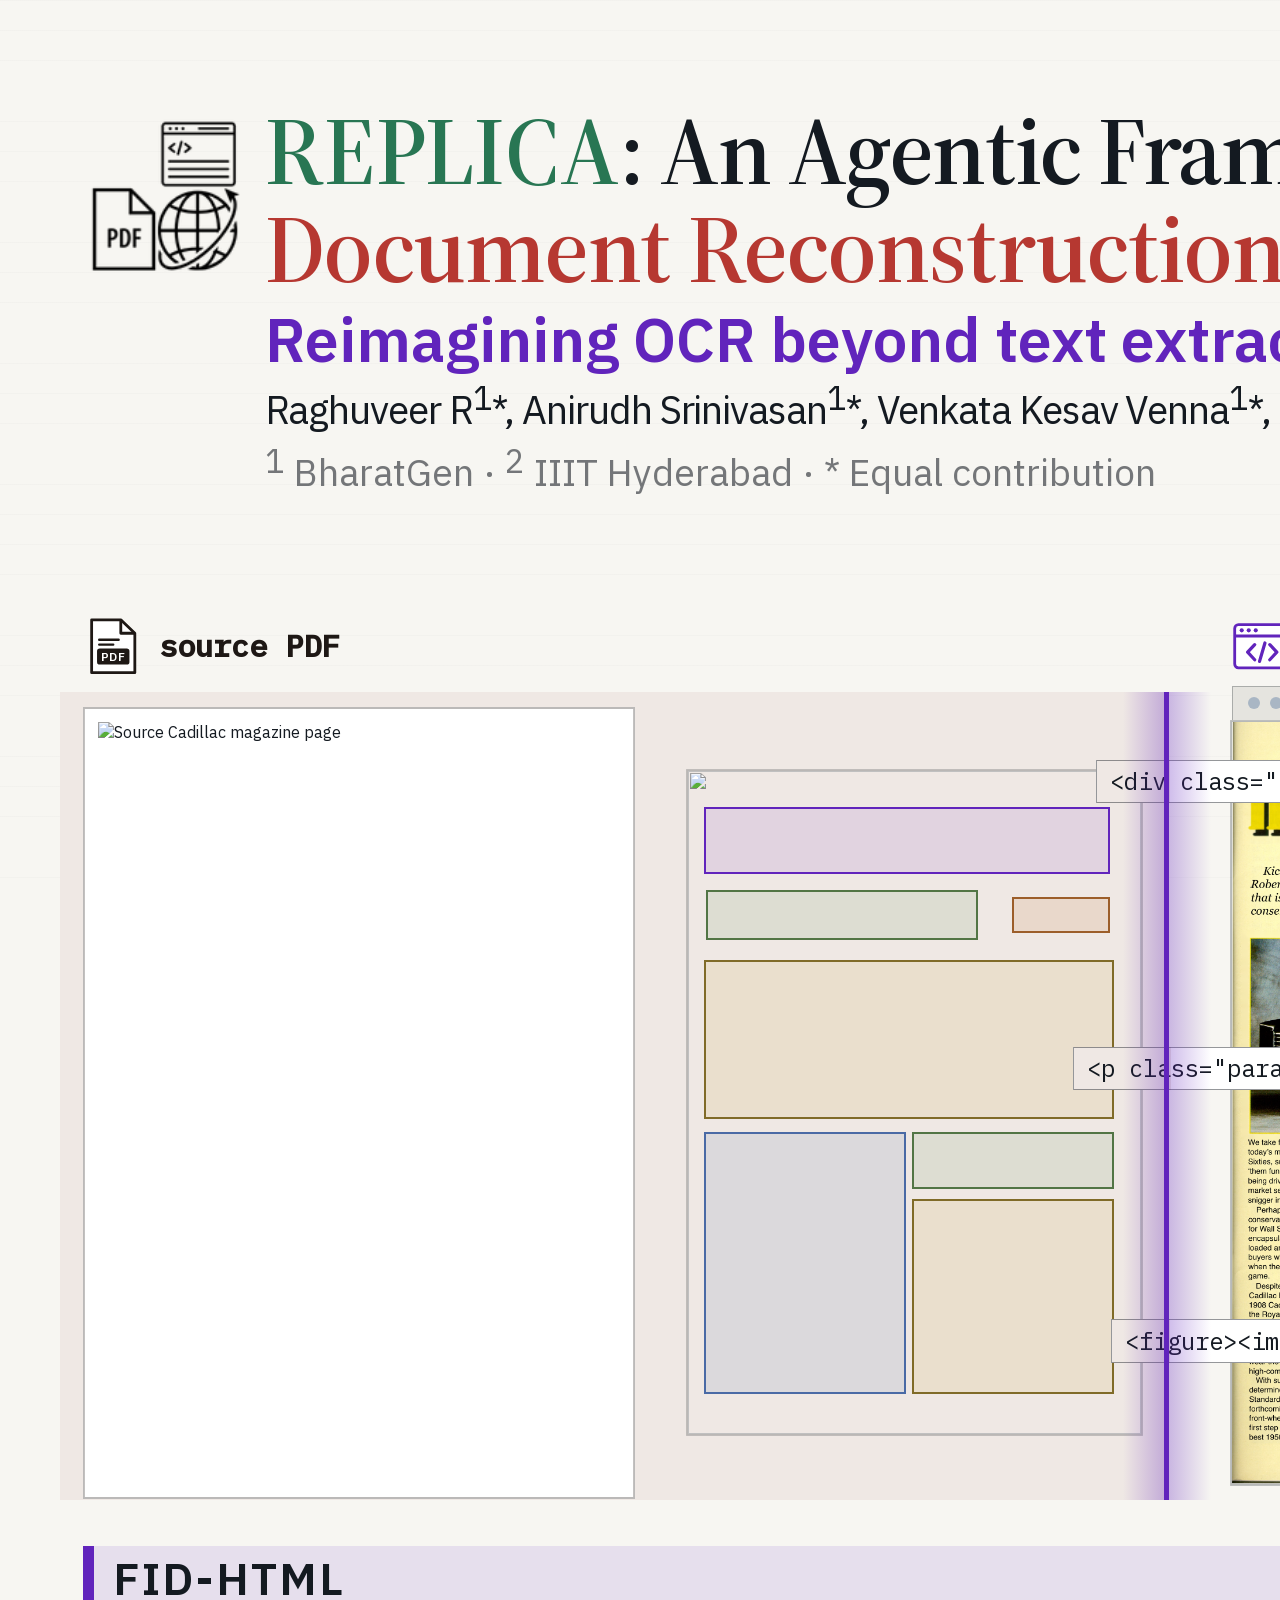
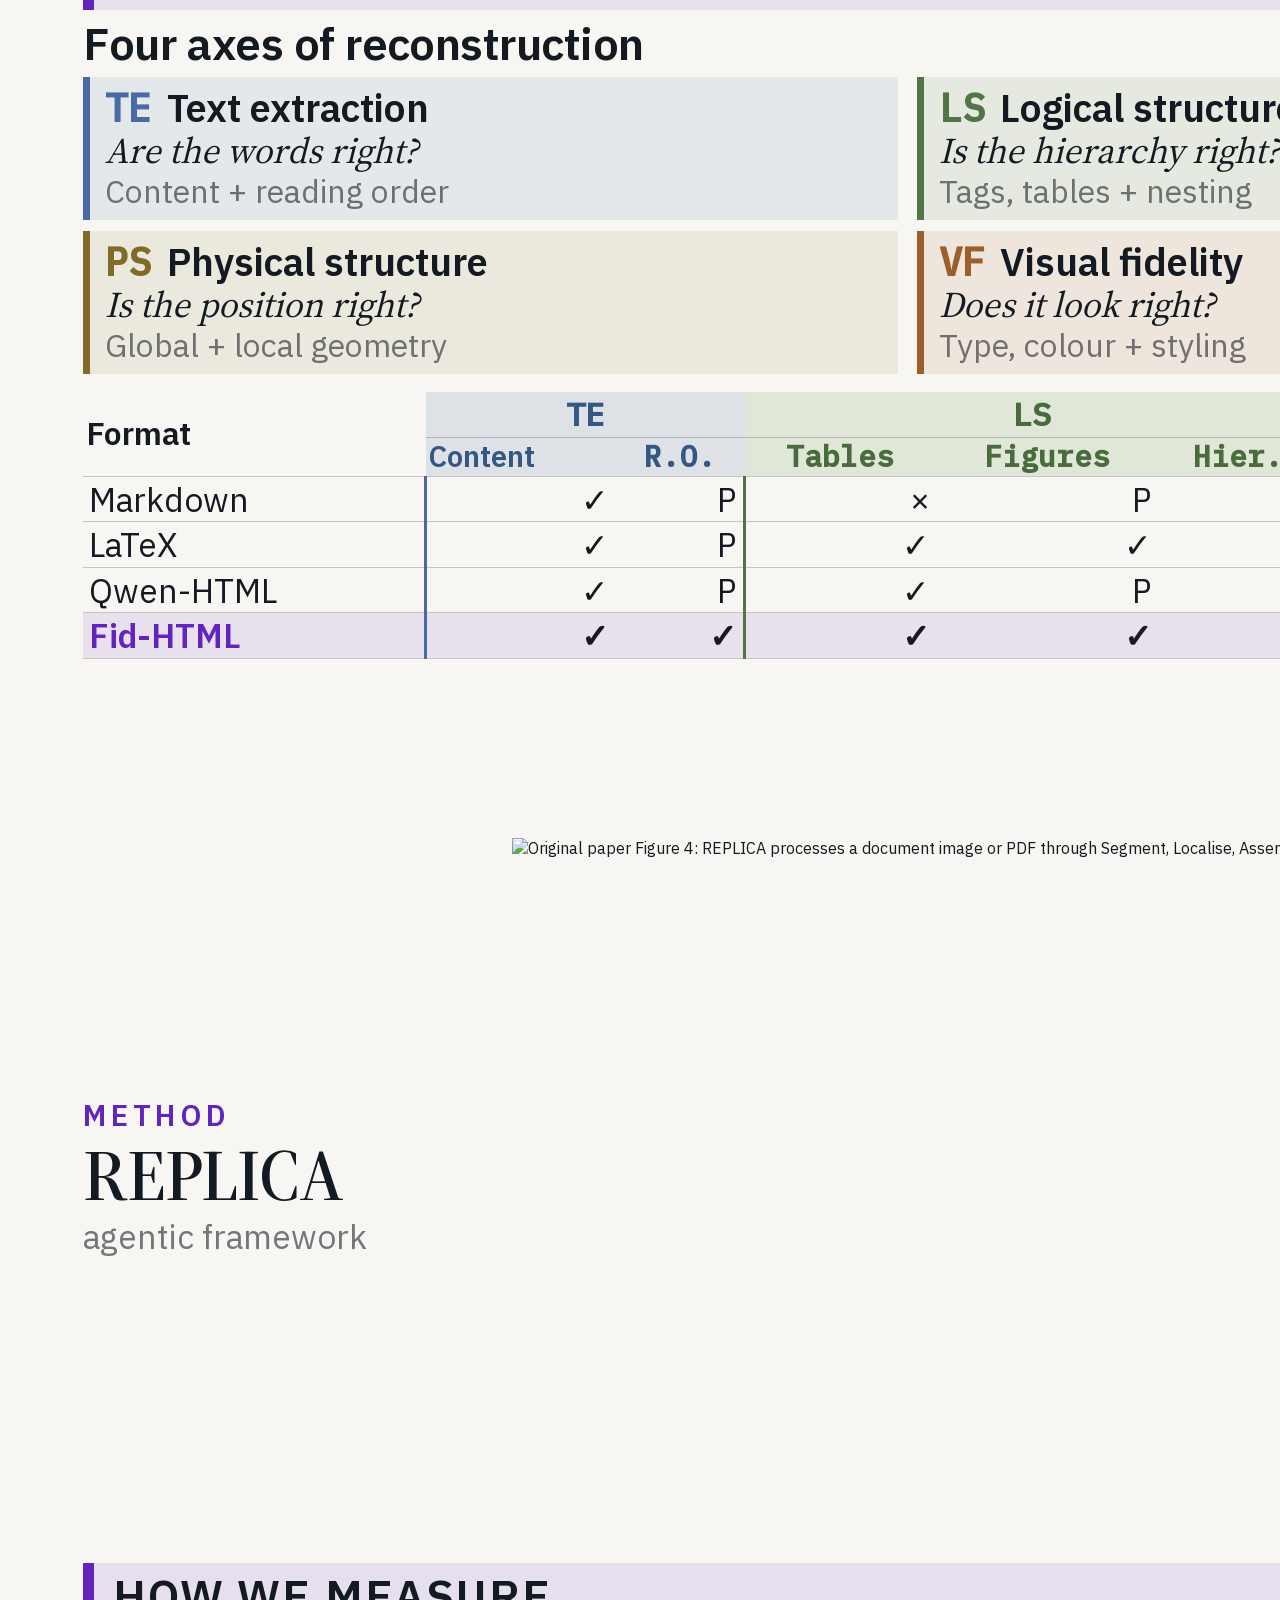
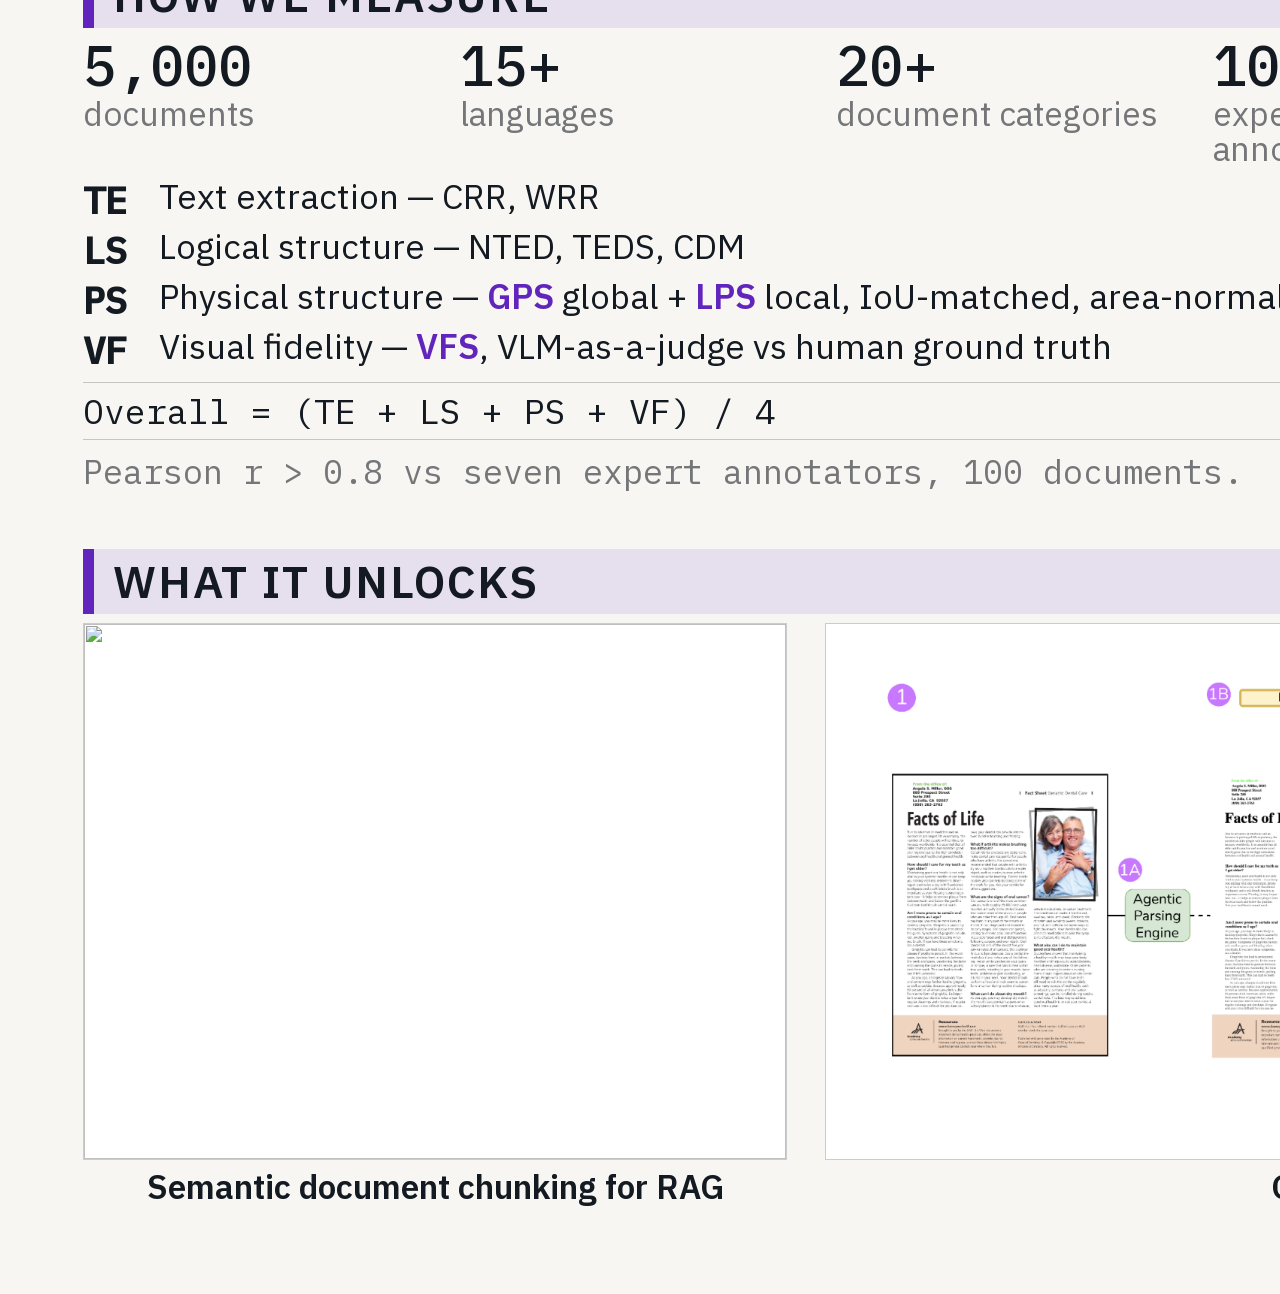
==== commit 02cc3682: "changed image and logo sizes in poster" ====
--- a/poster/index.html
+++ b/poster/index.html
@@ -1,292 +1,436 @@
 <!DOCTYPE html>
 <html lang="en">
+
 <head>
-<meta charset="utf-8">
-<title>REPLICA — ICDAR 2026</title>
-<link rel="stylesheet" href="poster.css">
+  <meta charset="utf-8">
+  <title>REPLICA — ICDAR 2026</title>
+  <link rel="stylesheet" href="poster.css">
 </head>
+
 <body>
 
-<!-- Glyphs that are NOT in the self-hosted font subsets are drawn, never typed.
+  <!-- Glyphs that are NOT in the self-hosted font subsets are drawn, never typed.
      Typing them lets the browser silently substitute a system font, which looks
      fine locally and breaks in the embedded PDF. See POSTER_PLAN.md §2.2. -->
-<svg width="0" height="0" style="position:absolute" aria-hidden="true"><defs>
-  <symbol id="tick" viewBox="0 0 16 16"><path d="M2.5 8.6 L6.2 12.3 L13.5 3.9"
-    fill="none" stroke="currentColor" stroke-width="2.6" stroke-linecap="round"
-    stroke-linejoin="round"/></symbol>
-  <symbol id="cross" viewBox="0 0 16 16"><path d="M3.6 3.6 L12.4 12.4 M12.4 3.6 L3.6 12.4"
-    fill="none" stroke="currentColor" stroke-width="2.6" stroke-linecap="round"/></symbol>
-  <symbol id="arr" viewBox="0 0 24 12"><path d="M1 6 H20 M15 1.5 L20.5 6 L15 10.5"
-    fill="none" stroke="currentColor" stroke-width="1.8" stroke-linecap="round"
-    stroke-linejoin="round"/></symbol>
-  <symbol id="ic-pdf" viewBox="0 0 48 56">
-    <path d="M4 3.5h27L44 16v36.5H4z" fill="#fff" stroke="currentColor" stroke-width="2.6"
-      stroke-linejoin="round"/>
-    <path d="M31 3.5V16h13" fill="none" stroke="currentColor" stroke-width="2.6"
-      stroke-linejoin="round"/>
-    <rect x="9" y="30" width="30" height="15" rx="2.5" fill="currentColor"/>
-    <text x="24" y="42" text-anchor="middle" font-family="IBM Plex Sans, Helvetica, Arial, sans-serif"
-      font-size="11" font-weight="700" fill="#fff" letter-spacing=".5">PDF</text>
-    <path d="M11 22h18M11 26.5h13" stroke="currentColor" stroke-width="2.2" stroke-linecap="round"/>
-  </symbol>
-  <symbol id="ic-html" viewBox="0 0 56 48">
-    <rect x="2.5" y="4" width="51" height="40" rx="3.5" fill="#fff"
-      stroke="currentColor" stroke-width="2.6"/>
-    <path d="M2.5 14.5h51" stroke="currentColor" stroke-width="2.6"/>
-    <circle cx="9" cy="9.3" r="1.9" fill="currentColor"/>
-    <circle cx="15.5" cy="9.3" r="1.9" fill="currentColor"/>
-    <circle cx="22" cy="9.3" r="1.9" fill="currentColor"/>
-    <path d="M21 22.5 L14.5 29.5 L21 36.5 M35 22.5 L41.5 29.5 L35 36.5"
-      fill="none" stroke="currentColor" stroke-width="3" stroke-linecap="round"
-      stroke-linejoin="round"/>
-    <path d="M30.5 21 L25.5 38" stroke="currentColor" stroke-width="3" stroke-linecap="round"/>
-  </symbol>
-  <symbol id="ic-web" viewBox="0 0 48 48">
-    <circle cx="24" cy="24" r="20.5" fill="none" stroke="currentColor" stroke-width="3.2"/>
-    <ellipse cx="24" cy="24" rx="9" ry="20.5" fill="none" stroke="currentColor" stroke-width="3.2"/>
-    <path d="M4.6 17.5h38.8M4.6 30.5h38.8" stroke="currentColor" stroke-width="3.2"
-      stroke-linecap="round"/>
-  </symbol>
-</defs></svg>
-
-<div class="poster">
-
-<!-- ============================ BAND A — TITLE ======================== -->
-<header class="band bandA">
-  <div>
-    <h1 class="title"><img class="mark" src="logo.png" alt=""><span class="sys">REPLICA</span>: An Agentic Framework
-      for <span class="visual">Visually Faithful</span> Document Reconstruction</h1>
-    <p class="thesis"><span>Reimagining OCR beyond text extraction.</span>
-      <small>Rebuild any page as HTML that still looks like the page.</small></p>
-    <p class="authors">Raghuveer R<sup>1</sup>*, Anirudh Srinivasan<sup>1</sup>*,
-      Venkata Kesav Venna<sup>1</sup>*, Sreevatsa S<sup>2</sup>, Aryan Jain<sup>2</sup>,
-      Sahithi Kukkala<sup>2</sup>, Ravi Kiran Sarvadevabhatla<sup>1,2</sup></p>
-    <p class="affils"><sup>1</sup> BharatGen &middot; <sup>2</sup> IIIT Hyderabad
-      &middot; * Equal contribution</p>
-  </div>
-
-  <div class="rail">
-  <div class="logo"><img src="assets/logos/icdar26.png" alt="ICDAR 2026, Vienna"></div>
-  <div class="codes">
-    <figure>
-      <img src="assets/qr/project.svg" alt="">
-      <figcaption>Project page</figcaption>
-    </figure>
-    <figure>
-      <img src="assets/qr/contact.svg" alt="">
-      <figcaption>Contact us</figcaption>
-    </figure>
-  </div>
-  <p class="project-link"><svg class="webicon" aria-hidden="true"><use href="#ic-web"/></svg><span>replica-agents.github.io</span></p>
-  </div>
-</header>
-
-<!-- ============================ BAND B — THE SEAM ===================== -->
-<section class="band bandB">
-  <div class="seamwrap">
-
-    <div class="plate src">
-      <img src="../static/images/qual/00000127.png" alt="Source Cadillac magazine page">
-    </div>
-
-    <div class="decomp">
-      <!-- Region rectangles are measured off the page itself, not eyeballed:
+  <svg width="0" height="0" style="position:absolute" aria-hidden="true">
+    <defs>
+      <symbol id="tick" viewBox="0 0 16 16">
+        <path d="M2.5 8.6 L6.2 12.3 L13.5 3.9" fill="none" stroke="currentColor" stroke-width="2.6"
+          stroke-linecap="round" stroke-linejoin="round" />
+      </symbol>
+      <symbol id="cross" viewBox="0 0 16 16">
+        <path d="M3.6 3.6 L12.4 12.4 M12.4 3.6 L3.6 12.4" fill="none" stroke="currentColor" stroke-width="2.6"
+          stroke-linecap="round" />
+      </symbol>
+      <symbol id="arr" viewBox="0 0 24 12">
+        <path d="M1 6 H20 M15 1.5 L20.5 6 L15 10.5" fill="none" stroke="currentColor" stroke-width="1.8"
+          stroke-linecap="round" stroke-linejoin="round" />
+      </symbol>
+      <symbol id="ic-pdf" viewBox="0 0 48 56">
+        <path d="M4 3.5h27L44 16v36.5H4z" fill="#fff" stroke="currentColor" stroke-width="2.6"
+          stroke-linejoin="round" />
+        <path d="M31 3.5V16h13" fill="none" stroke="currentColor" stroke-width="2.6" stroke-linejoin="round" />
+        <rect x="9" y="30" width="30" height="15" rx="2.5" fill="currentColor" />
+        <text x="24" y="42" text-anchor="middle" font-family="IBM Plex Sans, Helvetica, Arial, sans-serif"
+          font-size="11" font-weight="700" fill="#fff" letter-spacing=".5">PDF</text>
+        <path d="M11 22h18M11 26.5h13" stroke="currentColor" stroke-width="2.2" stroke-linecap="round" />
+      </symbol>
+      <symbol id="ic-html" viewBox="0 0 56 48">
+        <rect x="2.5" y="4" width="51" height="40" rx="3.5" fill="#fff" stroke="currentColor" stroke-width="2.6" />
+        <path d="M2.5 14.5h51" stroke="currentColor" stroke-width="2.6" />
+        <circle cx="9" cy="9.3" r="1.9" fill="currentColor" />
+        <circle cx="15.5" cy="9.3" r="1.9" fill="currentColor" />
+        <circle cx="22" cy="9.3" r="1.9" fill="currentColor" />
+        <path d="M21 22.5 L14.5 29.5 L21 36.5 M35 22.5 L41.5 29.5 L35 36.5" fill="none" stroke="currentColor"
+          stroke-width="3" stroke-linecap="round" stroke-linejoin="round" />
+        <path d="M30.5 21 L25.5 38" stroke="currentColor" stroke-width="3" stroke-linecap="round" />
+      </symbol>
+      <symbol id="ic-web" viewBox="0 0 48 48">
+        <circle cx="24" cy="24" r="20.5" fill="none" stroke="currentColor" stroke-width="3.2" />
+        <ellipse cx="24" cy="24" rx="9" ry="20.5" fill="none" stroke="currentColor" stroke-width="3.2" />
+        <path d="M4.6 17.5h38.8M4.6 30.5h38.8" stroke="currentColor" stroke-width="3.2" stroke-linecap="round" />
+      </symbol>
+    </defs>
+  </svg>
+
+  <div class="poster">
+
+    <!-- ============================ BAND A — TITLE ======================== -->
+    <header class="band bandA">
+      <div>
+        <h1 class="title"><img class="mark" src="logo.png" alt=""><span class="sys">REPLICA</span>: An Agentic Framework
+          for <span class="visual">Visually Faithful Document Reconstruction</span> </h1>
+        <p class="thesis"><span>Reimagining OCR beyond text extraction.</span>
+          <!-- <small>Rebuild any page as HTML that still looks like the page.</small> -->
+        </p>
+        <p class="authors">Raghuveer R<sup>1</sup>*, Anirudh Srinivasan<sup>1</sup>*,
+          Venkata Kesav Venna<sup>1</sup>*, Sreevatsa S<sup>2</sup>, Aryan Jain<sup>2</sup>,
+          Sahithi Kukkala<sup>2</sup>, Ravi Kiran Sarvadevabhatla<sup>1,2</sup></p>
+        <p class="affils"><sup>1</sup> BharatGen &middot; <sup>2</sup> IIIT Hyderabad
+          &middot; * Equal contribution</p>
+      </div>
+
+      <div class="rail">
+        <div class="logo"><img src="assets/logos/icdar26.png" alt="ICDAR 2026, Vienna"></div>
+        <div class="codes">
+          <figure>
+            <img src="assets/qr/project.svg" alt="">
+            <figcaption>Project page</figcaption>
+          </figure>
+          <figure>
+            <img src="assets/qr/contact.svg" alt="">
+            <figcaption>Contact us</figcaption>
+          </figure>
+        </div>
+        <p class="project-link"><svg class="webicon" aria-hidden="true">
+            <use href="#ic-web" />
+          </svg><span>replica-agents.github.io</span></p>
+      </div>
+    </header>
+
+    <!-- ============================ BAND B — THE SEAM ===================== -->
+    <section class="band bandB">
+      <div class="seamwrap">
+
+        <div class="plate src">
+          <img src="../static/images/qual/00000127.png" alt="Source Cadillac magazine page">
+        </div>
+
+        <div class="decomp">
+          <!-- Region rectangles are measured off the page itself, not eyeballed:
            see poster/tools/measure_regions.py. They are percentages of the
            IMAGE, so .boxes is sized to the page's own 0.6841 ratio — otherwise
            the box and the image disagree and every rectangle drifts. -->
-      <div class="boxes" aria-label="Cadillac page with detected layout regions">
-        <img src="../static/images/qual/00000127.png" alt="">
-        <i class="region r-title"></i>
-        <i class="region r-deck"></i>
-        <i class="region r-logo"></i>
-        <i class="region r-photo1"></i>
-        <i class="region r-copy"></i>
-        <i class="region r-side"></i>
-        <i class="region r-photo2"></i>
-      </div>
-      <div class="frag f1">&lt;div class="header"&gt;</div>
-      <div class="frag f2">&lt;p class="para"&gt;</div>
-      <div class="frag f3">&lt;figure&gt;&lt;img&gt;</div>
-    </div>
-
-    <div class="seam"></div>
-
-    <div class="chrome"><i></i><i></i><i></i><span class="addr"></span></div>
-    <div class="plate dst">
-      <img src="assets/figures/qual-magazine-render.png" alt="REPLICA Fid-HTML render of the same Cadillac magazine page">
-    </div>
-
-    <div class="seamlabel l"><svg aria-hidden="true"><use href="#ic-pdf"/></svg><span>source PDF</span></div>
-    <div class="seamlabel r"><svg aria-hidden="true"><use href="#ic-html"/></svg><span>Fid-HTML in a browser</span></div>
+          <div class="boxes" aria-label="Cadillac page with detected layout regions">
+            <img src="../static/images/qual/00000127.png" alt="">
+            <i class="region r-title"></i>
+            <i class="region r-deck"></i>
+            <i class="region r-logo"></i>
+            <i class="region r-photo1"></i>
+            <i class="region r-copy"></i>
+            <i class="region r-side"></i>
+            <i class="region r-photo2"></i>
+          </div>
+          <div class="frag f1">&lt;div class="header"&gt;</div>
+          <div class="frag f2">&lt;p class="para"&gt;</div>
+          <div class="frag f3">&lt;figure&gt;&lt;img&gt;</div>
+        </div>
+
+        <div class="seam"></div>
+
+        <div class="chrome"><i></i><i></i><i></i><span class="addr"></span></div>
+        <div class="plate dst">
+          <img src="assets/figures/qual-magazine-render.png"
+            alt="REPLICA Fid-HTML render of the same Cadillac magazine page">
+        </div>
+
+        <div class="seamlabel l"><svg aria-hidden="true">
+            <use href="#ic-pdf" />
+          </svg><span>source PDF</span></div>
+        <div class="seamlabel r"><svg aria-hidden="true">
+            <use href="#ic-html" />
+          </svg><span>Fid-HTML in a browser</span></div>
+      </div>
+
+      <div class="stats">
+        <div class="stat">
+          <p class="num">0.93</p>
+          <p class="cap">VFS &mdash; visual fidelity,<br>VLM-as-a-judge</p>
+        </div>
+        <div class="stat">
+          <p class="num">0.86</p>
+          <p class="cap">OS_all &mdash; overall,<br>against 0.58 for GPT-5</p>
+        </div>
+        <div class="stat">
+          <p class="num">0.86</p>
+          <p class="cap">GPS &mdash; global position,<br>LPS 0.73 local</p>
+        </div>
+        <div class="stat">
+          <p class="num">3.75<span class="unit">&#215; smaller</span></p>
+          <p class="cap">8B backbone, <b>0.86</b> overall &mdash;<br>vs 0.47 for Qwen3-VL-30B</p>
+        </div>
+      </div>
+    </section>
+
+    <!-- ============================ BAND C =============================== -->
+    <section class="band bandC">
+
+      <div>
+        <p class="eyebrow">Fid-HTML</p>
+        <h2 class="head" style="font-size:34pt;margin-bottom:3mm">Four axes of reconstruction</h2>
+
+        <div class="axes">
+          <div class="axis te"><b><span>TE</span> Text extraction</b><em>Are the words right?</em>
+            <p>Content + reading order</p>
+          </div>
+          <div class="axis ls"><b><span>LS</span> Logical structure</b><em>Is the hierarchy right?</em>
+            <p>Tags, tables + nesting</p>
+          </div>
+          <div class="axis ps"><b><span>PS</span> Physical structure</b><em>Is the position right?</em>
+            <p>Global + local geometry</p>
+          </div>
+          <div class="axis vf"><b><span>VF</span> Visual fidelity</b><em>Does it look right?</em>
+            <p>Type, colour + styling</p>
+          </div>
+        </div>
+
+        <table class="t format-table">
+          <thead>
+            <tr class="format-groups">
+              <th rowspan="2">Format</th>
+              <th colspan="2">TE</th>
+              <th colspan="3">LS</th>
+              <th>PS</th>
+              <th>VF</th>
+            </tr>
+            <tr class="format-labels">
+              <th>Content</th>
+              <th>R.O.</th>
+              <th>Tables</th>
+              <th>Figures</th>
+              <th>Hier.</th>
+              <th>BBoxes</th>
+              <th>Styling</th>
+            </tr>
+          </thead>
+          <tbody>
+            <tr>
+              <td>Markdown</td>
+              <td>&#10003;</td>
+              <td>P</td>
+              <td>&#215;</td>
+              <td>P</td>
+              <td>P</td>
+              <td>&#215;</td>
+              <td>&#215;</td>
+            </tr>
+            <tr>
+              <td>LaTeX</td>
+              <td>&#10003;</td>
+              <td>P</td>
+              <td>&#10003;</td>
+              <td>&#10003;</td>
+              <td>&#10003;</td>
+              <td>P</td>
+              <td>&#10003;</td>
+            </tr>
+            <tr>
+              <td>Qwen-HTML</td>
+              <td>&#10003;</td>
+              <td>P</td>
+              <td>&#10003;</td>
+              <td>P</td>
+              <td>P</td>
+              <td>&#215;</td>
+              <td>&#10003;</td>
+            </tr>
+            <tr class="ours">
+              <td>Fid-HTML</td>
+              <td>&#10003;</td>
+              <td>&#10003;</td>
+              <td>&#10003;</td>
+              <td>&#10003;</td>
+              <td>&#10003;</td>
+              <td>&#10003;</td>
+              <td>&#10003;</td>
+            </tr>
+          </tbody>
+        </table>
+      </div>
+
+      <div>
+        <p class="eyebrow">What gets lost</p>
+        <p style="font-size:30pt;margin:0 0 4mm">Existing converters keep the words and
+          drop the page.</p>
+
+        <div class="strip">
+          <figure>
+            <div class="shot paper"><img src="assets/figures/fig1a-source.png" alt=""></div>
+            <figcaption><b>Source</b><span>&mdash; three columns</span></figcaption>
+          </figure>
+          <figure>
+            <div class="shot"><img src="assets/figures/fig1a-marker.png" alt=""></div>
+            <figcaption><b>Marker</b><span>&mdash; collapsed to one</span></figcaption>
+          </figure>
+        </div>
+
+      </div>
+
+    </section>
+
+    <!-- ============================ BAND D — PIPELINE ===================== -->
+    <section class="band bandD">
+      <p class="side-head"><span class="k">Method</span>REPLICA<span class="s">agentic framework</span></p>
+      <figure class="original-pipeline">
+        <img src="../replica-agents-maindiag-final.png"
+          alt="Original paper Figure 4: REPLICA processes a document image or PDF through Segment, Localise, Assemble, and Refine to create a high-fidelity final HTML document.">
+        <!-- <figcaption>Original paper Fig. 4 &mdash; the complete REPLICA agentic pipeline.</figcaption> -->
+      </figure>
+    </section>
+
+    <!-- ============================ BAND E =============================== -->
+    <section class="band bandE">
+
+      <div>
+        <p class="eyebrow">How we measure</p>
+        <div class="statchips">
+          <div class="statchip">
+            <p class="n">5,000</p>
+            <p class="t">documents</p>
+          </div>
+          <div class="statchip">
+            <p class="n">15+</p>
+            <p class="t">languages</p>
+          </div>
+          <div class="statchip">
+            <p class="n">20+</p>
+            <p class="t">document categories</p>
+          </div>
+          <div class="statchip">
+            <p class="n">100%</p>
+            <p class="t">expert human-annotated</p>
+          </div>
+        </div>
+        <dl class="defs">
+          <div>
+            <dt>TE</dt>
+            <dd>Text extraction &mdash; CRR, WRR</dd>
+          </div>
+          <div>
+            <dt>LS</dt>
+            <dd>Logical structure &mdash; NTED, TEDS, CDM</dd>
+          </div>
+          <div>
+            <dt>PS</dt>
+            <dd>Physical structure &mdash;
+              <span class="newmetric">GPS</span> global + <span class="newmetric">LPS</span> local,
+              IoU-matched, area-normalised F1
+            </dd>
+          </div>
+          <div>
+            <dt>VF</dt>
+            <dd>Visual fidelity &mdash; <span class="newmetric">VFS</span>,
+              VLM-as-a-judge vs human ground truth</dd>
+          </div>
+        </dl>
+        <p class="formula">Overall = (TE + LS + PS + VF) / 4</p>
+        <p class="cap">Pearson r &gt; 0.8 vs seven expert annotators, 100 documents.</p>
+      </div>
+
+      <div>
+        <p class="eyebrow">Results</p>
+        <table class="t results-table">
+          <thead>
+            <tr class="axis-head">
+              <th>Method</th>
+              <th>TE <i>&#8593;</i><span>WRR / CRR</span></th>
+              <th>LS <i>&#8595;</i><span>NTED</span></th>
+              <th>PS <i>&#8593;</i><span>LPS / GPS</span></th>
+              <th>VF <i>&#8593;</i><span>VFS</span></th>
+              <th>Overall <i>&#8593;</i></th>
+            </tr>
+          </thead>
+          <tbody>
+            <tr>
+              <td>Marker</td>
+              <td>0.68 / 0.82</td>
+              <td>0.61</td>
+              <td>0.19 / 0.34</td>
+              <td>0.74</td>
+              <td class="bar" style="--w:53"><span>0.53</span></td>
+            </tr>
+            <tr>
+              <td>Docling</td>
+              <td>0.40 / 0.49</td>
+              <td>0.62</td>
+              <td>0.17 / 0.26</td>
+              <td>0.55</td>
+              <td class="bar" style="--w:38"><span>0.38</span></td>
+            </tr>
+            <tr>
+              <td>Qwen3-VL</td>
+              <td>0.66 / 0.79</td>
+              <td>0.59</td>
+              <td>0.22 / 0.30</td>
+              <td>0.43</td>
+              <td class="bar" style="--w:47"><span>0.47</span></td>
+            </tr>
+            <tr>
+              <td>Gemini-2.5-Pro</td>
+              <td>0.67 / 0.42</td>
+              <td>0.56</td>
+              <td>0.14 / 0.31</td>
+              <td>0.82</td>
+              <td class="bar" style="--w:47"><span>0.47</span></td>
+            </tr>
+            <tr>
+              <td>GPT-5</td>
+              <td>0.65 / 0.79</td>
+              <td>0.49</td>
+              <td>0.21 / 0.43</td>
+              <td>0.86</td>
+              <td class="bar" style="--w:58"><span>0.58</span></td>
+            </tr>
+            <tr class="ours">
+              <td>REPLICA (Ours)</td>
+              <td>0.88 / 0.93</td>
+              <td>0.20</td>
+              <td>0.73 / 0.86</td>
+              <td>0.93</td>
+              <td class="bar" style="--w:86"><span>0.86</span></td>
+            </tr>
+          </tbody>
+        </table>
+
+        <div class="ablrow">
+          <p class="abl-kicker">ABLATION<span>where 0.93<br>comes from</span></p>
+          <div class="chain">
+            <span class="v0">0.53</span>
+            <span class="hop seg"><b>+0.18</b><i>Segment</i></span>
+            <span class="v">0.71</span>
+            <span class="hop loc"><b>+0.15</b><i>Localise &mdash; +0.10 is routing</i></span>
+            <span class="v">0.86</span>
+            <span class="hop ref"><b>+0.07</b><i>Refine</i></span>
+            <span class="v vend">0.93</span>
+          </div>
+        </div>
+      </div>
+
+    </section>
+
+    <!-- ============================ BAND F =============================== -->
+    <section class="band bandF">
+      <div>
+        <p class="eyebrow">What it unlocks</p>
+        <div class="tiles">
+          <figure class="semantic">
+            <div class="shot"><img src="assets/figures/fig2-app-e.png" alt=""></div>
+            <figcaption>Semantic document chunking for RAG</figcaption>
+          </figure>
+          <figure class="qa">
+            <div class="shot"><img src="assets/figures/fig2-app-d.png" alt=""></div>
+            <figcaption>Grounded document QA</figcaption>
+          </figure>
+        </div>
+      </div>
+
+      <div class="limits">
+        <p class="eyebrow">Limitations</p>
+        <div class="limit-list">
+          <div><b>01 &middot; Multi-page</b><span>Cross-page tables and figures</span></div>
+          <div><b>02 &middot; Font identity</b><span>Exact multilingual families</span></div>
+          <div><b>03 &middot; Data skew</b><span>High-resource scripts dominate</span></div>
+          <div><b>04 &middot; Render cost</b><span>Refinement adds latency</span></div>
+        </div>
+        <div class="orglogos">
+          <img src="assets/logos/bharatgen.png" alt="BharatGen">
+          <img src="assets/logos/iiith.png" alt="IIIT Hyderabad">
+          <img src="assets/logos/cvit.png" alt="CVIT">
+        </div>
+      </div>
+    </section>
+
   </div>
-
-  <div class="stats">
-    <div class="stat">
-      <p class="num">0.93</p>
-      <p class="cap">VFS &mdash; visual fidelity,<br>VLM-as-a-judge</p>
-    </div>
-    <div class="stat">
-      <p class="num">0.86</p>
-      <p class="cap">OS_all &mdash; overall,<br>against 0.58 for GPT-5</p>
-    </div>
-    <div class="stat">
-      <p class="num">0.86</p>
-      <p class="cap">GPS &mdash; global position,<br>LPS 0.73 local</p>
-    </div>
-    <div class="stat">
-      <p class="num">3.75<span class="unit">&#215; smaller</span></p>
-      <p class="cap">8B backbone, <b>0.86</b> overall &mdash;<br>vs 0.47 for Qwen3-VL-30B</p>
-    </div>
-    <div class="statmore">
-      <p class="stat-kicker">WHY FID-HTML?</p>
-      <p><b>A usable page, not a transcript.</b> Content, hierarchy, layout, and
-        styling remain available in the DOM.</p>
-      <div class="stat-keys"><span>SEMANTIC DOM</span><span>READING ORDER</span><span>VISUAL FIDELITY</span></div>
-    </div>
-  </div>
-</section>
-
-<!-- ============================ BAND C =============================== -->
-<section class="band bandC">
-
-  <div>
-    <p class="eyebrow">Fid-HTML</p>
-    <h2 class="head" style="font-size:34pt;margin-bottom:3mm">Four axes of reconstruction</h2>
-
-    <div class="axes">
-      <div class="axis te"><b><span>TE</span> Text extraction</b><em>Are the words right?</em><p>Content + reading order</p></div>
-      <div class="axis ls"><b><span>LS</span> Logical structure</b><em>Is the hierarchy right?</em><p>Tags, tables + nesting</p></div>
-      <div class="axis ps"><b><span>PS</span> Physical structure</b><em>Is the position right?</em><p>Global + local geometry</p></div>
-      <div class="axis vf"><b><span>VF</span> Visual fidelity</b><em>Does it look right?</em><p>Type, colour + styling</p></div>
-    </div>
-
-    <table class="t format-table">
-      <thead>
-        <tr class="format-groups"><th rowspan="2">Format</th><th colspan="2">TE</th><th colspan="3">LS</th><th>PS</th><th>VF</th></tr>
-        <tr class="format-labels"><th>Content</th><th>R.O.</th><th>Tables</th><th>Figures</th><th>Hier.</th><th>BBoxes</th><th>Styling</th></tr>
-      </thead>
-      <tbody>
-        <tr><td>Markdown</td><td>&#10003;</td><td>P</td><td>&#215;</td><td>P</td><td>P</td><td>&#215;</td><td>&#215;</td></tr>
-        <tr><td>LaTeX</td><td>&#10003;</td><td>P</td><td>&#10003;</td><td>&#10003;</td><td>&#10003;</td><td>P</td><td>&#10003;</td></tr>
-        <tr><td>Qwen-HTML</td><td>&#10003;</td><td>P</td><td>&#10003;</td><td>P</td><td>P</td><td>&#215;</td><td>&#10003;</td></tr>
-        <tr class="ours"><td>Fid-HTML</td><td>&#10003;</td><td>&#10003;</td><td>&#10003;</td><td>&#10003;</td><td>&#10003;</td><td>&#10003;</td><td>&#10003;</td></tr>
-      </tbody>
-    </table>
-  </div>
-
-  <div>
-    <p class="eyebrow">What gets lost</p>
-    <p style="font-size:30pt;margin:0 0 4mm">Existing converters keep the words and
-      drop the page.</p>
-
-    <div class="strip">
-      <figure>
-        <div class="shot paper"><img src="assets/figures/fig1a-source.png" alt=""></div>
-        <figcaption><b>Source</b><span>&mdash; three columns</span></figcaption>
-      </figure>
-      <figure>
-        <div class="shot"><img src="assets/figures/fig1a-marker.png" alt=""></div>
-        <figcaption><b>Marker</b><span>&mdash; collapsed to one</span></figcaption>
-      </figure>
-    </div>
-
-  </div>
-
-  </section>
-
-<!-- ============================ BAND D — PIPELINE ===================== -->
-<section class="band bandD">
-  <p class="side-head"><span class="k">Method</span>REPLICA<span class="s">agentic framework</span></p>
-  <figure class="original-pipeline">
-    <img src="../replica-agents-maindiag-final.png"
-      alt="Original paper Figure 4: REPLICA processes a document image or PDF through Segment, Localise, Assemble, and Refine to create a high-fidelity final HTML document.">
-    <figcaption>Original paper Fig. 4 &mdash; the complete REPLICA agentic pipeline.</figcaption>
-  </figure>
-</section>
-
-<!-- ============================ BAND E =============================== -->
-<section class="band bandE">
-
-  <div>
-    <p class="eyebrow">How we measure</p>
-    <div class="statchips">
-      <div class="statchip"><p class="n">5,000</p><p class="t">documents</p></div>
-      <div class="statchip"><p class="n">15+</p><p class="t">languages</p></div>
-      <div class="statchip"><p class="n">20+</p><p class="t">document categories</p></div>
-      <div class="statchip"><p class="n">100%</p><p class="t">expert human-annotated</p></div>
-    </div>
-    <dl class="defs">
-      <div><dt>TE</dt><dd>Text extraction &mdash; CRR, WRR</dd></div>
-      <div><dt>LS</dt><dd>Logical structure &mdash; NTED, TEDS, CDM</dd></div>
-      <div><dt>PS</dt><dd>Physical structure &mdash;
-        <span class="newmetric">GPS</span> global + <span class="newmetric">LPS</span> local,
-        IoU-matched, area-normalised F1</dd></div>
-      <div><dt>VF</dt><dd>Visual fidelity &mdash; <span class="newmetric">VFS</span>,
-        VLM-as-a-judge vs human ground truth</dd></div>
-    </dl>
-    <p class="formula">Overall = (TE + LS + PS + VF) / 4</p>
-    <p class="cap">Pearson r &gt; 0.8 vs seven expert annotators, 100 documents.</p>
-  </div>
-
-  <div>
-    <p class="eyebrow">Results</p>
-    <table class="t results-table">
-      <thead><tr class="axis-head"><th>Method</th><th>TE</th><th>LS</th><th>PS</th><th>VF</th><th>Overall</th></tr></thead>
-      <tbody>
-        <tr><td>Marker</td><td>0.68 / 0.82</td><td>0.61</td><td>0.19 / 0.34</td><td>0.74</td><td class="bar" style="--w:53"><span>0.53</span></td></tr>
-        <tr><td>Docling</td><td>0.40 / 0.49</td><td>0.62</td><td>0.17 / 0.26</td><td>0.55</td><td class="bar" style="--w:38"><span>0.38</span></td></tr>
-        <tr><td>Qwen3-VL</td><td>0.66 / 0.79</td><td>0.59</td><td>0.22 / 0.30</td><td>0.43</td><td class="bar" style="--w:47"><span>0.47</span></td></tr>
-        <tr><td>Gemini-2.5-Pro</td><td>0.67 / 0.42</td><td>0.56</td><td>0.14 / 0.31</td><td>0.82</td><td class="bar" style="--w:47"><span>0.47</span></td></tr>
-        <tr><td>GPT-5</td><td>0.65 / 0.79</td><td>0.49</td><td>0.21 / 0.43</td><td>0.86</td><td class="bar" style="--w:58"><span>0.58</span></td></tr>
-        <tr class="ours"><td>REPLICA (Ours)</td><td>0.88 / 0.93</td><td>0.20</td><td>0.73 / 0.86</td><td>0.93</td><td class="bar" style="--w:86"><span>0.86</span></td></tr>
-      </tbody>
-    </table>
-    <p class="cap" style="margin-top:2mm">TE = WRR / CRR &middot; PS = LPS / GPS &middot; NTED lower is better</p>
-
-    <div class="ablrow">
-      <p class="abl-kicker">ABLATION<span>where 0.93<br>comes from</span></p>
-      <div class="chain">
-        <span class="v0">0.53</span>
-        <span class="hop seg"><b>+0.18</b><i>Segment</i></span>
-        <span class="v">0.71</span>
-        <span class="hop loc"><b>+0.15</b><i>Localise &mdash; +0.10 is routing</i></span>
-        <span class="v">0.86</span>
-        <span class="hop ref"><b>+0.07</b><i>Refine</i></span>
-        <span class="v vend">0.93</span>
-      </div>
-    </div>
-  </div>
-
-  </section>
-
-<!-- ============================ BAND F =============================== -->
-<section class="band bandF">
-  <div>
-    <p class="eyebrow">What it unlocks</p>
-    <div class="tiles">
-      <figure class="semantic"><div class="shot"><img src="assets/figures/fig2-app-e.png" alt=""></div>
-        <figcaption>Semantic document chunking for RAG</figcaption></figure>
-      <figure class="qa"><div class="shot"><img src="assets/figures/fig2-app-d.png" alt=""></div>
-        <figcaption>Grounded document QA</figcaption></figure>
-    </div>
-  </div>
-
-  <div class="limits">
-    <p class="eyebrow">Limitations</p>
-    <div class="limit-list">
-      <div><b>01 &middot; Multi-page</b><span>Cross-page tables and figures</span></div>
-      <div><b>02 &middot; Font identity</b><span>Exact multilingual families</span></div>
-      <div><b>03 &middot; Data skew</b><span>High-resource scripts dominate</span></div>
-      <div><b>04 &middot; Render cost</b><span>Refinement adds latency</span></div>
-    </div>
-    <div class="orglogos">
-      <img src="assets/logos/bharatgen.png" alt="BharatGen">
-      <img src="assets/logos/iiith.jpeg" alt="IIIT Hyderabad">
-      <img src="assets/logos/cvit.png" alt="CVIT">
-    </div>
-  </div>
-</section>
-
-</div>
 </body>
-</html>
+
+</html>
--- a/poster/poster.css
+++ b/poster/poster.css
@@ -86,7 +86,7 @@
      to 22 mm. Both give their height to the hero, which can finally run the
      page at 148 mm wide AND show all of it.
      1065 mm of bands + 5 × 16 mm gaps = 1145 mm = the live height exactly. */
-  grid-template-rows: 129mm 234mm 211mm 187mm 149mm 175mm;
+  grid-template-rows: 129mm 234mm 224mm 180mm 143mm 175mm;
   row-gap: 12mm;
 }
 
@@ -110,7 +110,7 @@
   background: rgba(97, 36, 188, .11);
   border-left: 3mm solid var(--mark);
   padding: 2.4mm 5mm;
-  margin: 0 0 3.5mm;
+  margin: 0 0 2.5mm;
   font-family: var(--sans);
   font-size: 34pt;
   font-weight: 600;
@@ -267,7 +267,7 @@
 /* ===== BAND A — title ===================================================== */
 .bandA {
   display: grid;
-  grid-template-columns: 1fr 156mm;
+  grid-template-columns: 1fr 140mm;
   column-gap: 16mm;
   align-items: start;
   padding-top: 5mm;
@@ -287,11 +287,14 @@
 
 /* the project mark, set to the title's own cap height */
 .title .mark {
-  height: 24mm;
+  height: 42mm;
   width: auto;
-  display: inline-block;
-  vertical-align: -4.4mm;
-  margin-right: 5mm;
+  display: block;
+  vertical-align: baseline;
+  margin-right: 0;
+  position: absolute;
+  left: 0;
+  top: 3mm;
 }
 
 .title {
@@ -332,7 +335,7 @@
 }
 
 .authors {
-  font-size: 27pt;
+  font-size: 29pt;
   line-height: 1.14;
   letter-spacing: -.028em;
   margin: 2mm 0 0;
@@ -341,11 +344,11 @@
 
 .authors sup,
 .affils sup {
-  font-size: 24pt;
+  font-size: 25pt;
 }
 
 .affils {
-  font-size: 26pt;
+  font-size: 28pt;
   color: var(--dim);
   margin: 1.5mm 0 0;
 }
@@ -388,7 +391,7 @@
   justify-content: center;
   gap: 3.5mm;
   font-family: var(--mono);
-  font-size: 26pt;
+  font-size: 24pt;
   font-weight: 600;
   color: var(--mark);
   line-height: 1;
@@ -733,14 +736,14 @@
 .stats {
   display: grid;
   grid-template-columns: 1fr 1fr;
-  gap: 8mm 14mm;
-  align-content: start;
+  gap: 16mm 14mm;
+  align-content: center;
 }
 
 .stats .num {
   font-family: var(--mono);
   font-variant-numeric: tabular-nums;
-  font-size: 92pt;
+  font-size: 112pt;
   font-weight: 500;
   line-height: .92;
   letter-spacing: -.02em;
@@ -755,8 +758,8 @@
 
 /* 24.5 pt: the 24 pt floor beats the 30% guideline */
 .stat .cap {
-  margin-top: 2mm;
-  line-height: 1.18;
+  margin-top: 3mm;
+  line-height: 1.24;
 }
 
 .statmore {
@@ -799,7 +802,7 @@
 /* ===== BAND C ============================================================= */
 .bandC {
   display: grid;
-  grid-template-columns: 468mm 317mm;
+  grid-template-columns: 436mm 349mm;
   column-gap: var(--gut);
 }
 
@@ -807,7 +810,7 @@
    a whole page needs at this height rather than to equal thirds */
 .strip {
   display: flex;
-  gap: 12mm;
+  gap: 10mm;
   align-items: flex-start;
   justify-content: center;
 }
@@ -817,7 +820,7 @@
 }
 
 .strip .shot {
-  height: 156mm;
+  height: 216mm;
   width: auto;
   display: inline-block;
   background: #fff;
@@ -830,7 +833,7 @@
 }
 
 .strip .shot img {
-  height: 156mm;
+  height: 216mm;
   width: auto;
   max-width: none;
   display: block;
@@ -1087,16 +1090,16 @@
 }
 
 .original-pipeline {
-  width: 592mm;
-  height: 187mm;
+  width: 570mm;
+  height: 180mm;
   margin: 0;
   position: relative;
 }
 
 .original-pipeline img {
   display: block;
-  width: 592mm;
-  height: 187mm;
+  width: 570mm;
+  height: 180mm;
   object-fit: contain;
 }
 
@@ -1415,7 +1418,8 @@
   margin-top: 2.4mm;
   font-weight: 600;
   white-space: nowrap;
-}
+      text-align: center;
+    }
 
 .limit-list {
   display: grid;
@@ -1461,25 +1465,27 @@
 
 /* ===== institution logos, closing the Limitations column =================== */
 .orglogos {
+  margin-bottom: auto;
   display: flex;
   align-items: center;
-  justify-content: flex-start;
-  gap: 20mm;
+  justify-content: center;
+  gap: 14mm 22mm;
   margin-top: auto;
   padding-top: 0;
   border-top: 0;
+  flex-wrap: wrap;
 }
 
 .orglogos img {
-  height: 24mm;
+  height: 44mm;
   width: auto;
   display: block;
 }
 
 .orglogos img:last-child {
-  height: 19mm;
-  background: #192E50;
-  padding: 2.5mm 4mm;
+  height: 44mm;
+  background: none;
+  padding: 0;
 }
 
 .limits {
@@ -1508,3 +1514,23 @@
 
 /* the two hero pages are one rectangle, stated once */
 .plate.src img, .plate.dst img { width: 138mm; height: 201.7mm; object-fit: fill; }
+
+/* ===== results header: direction and metric, in the header itself ========= */
+/* The legend that used to sit under the table said what each column holds and
+   which way is better; both belong on the column, where they are read. */
+.results-table .axis-head th i {
+  font-style: normal; font-weight: 700; margin-left: .6mm;
+}
+.results-table .axis-head th span {
+  display: block; margin-top: 1mm;
+  font-family: var(--mono); font-size: 19pt; font-weight: 400;
+  letter-spacing: -.01em; opacity: .8;
+}
+
+/* ===== band C right panel, lifted into band B's dead column ============== */
+.bandC > div:nth-child(2) { margin-top: -46mm; }
+
+/* ===== title block: the project mark hangs in its own gutter ============= */
+/* Absolute, so line 2 of the title, the thesis and the author list all start
+   on the same edge as REPLICA rather than under the mark. */
+.bandA > div:first-child { position: relative; padding-left: 48mm; }
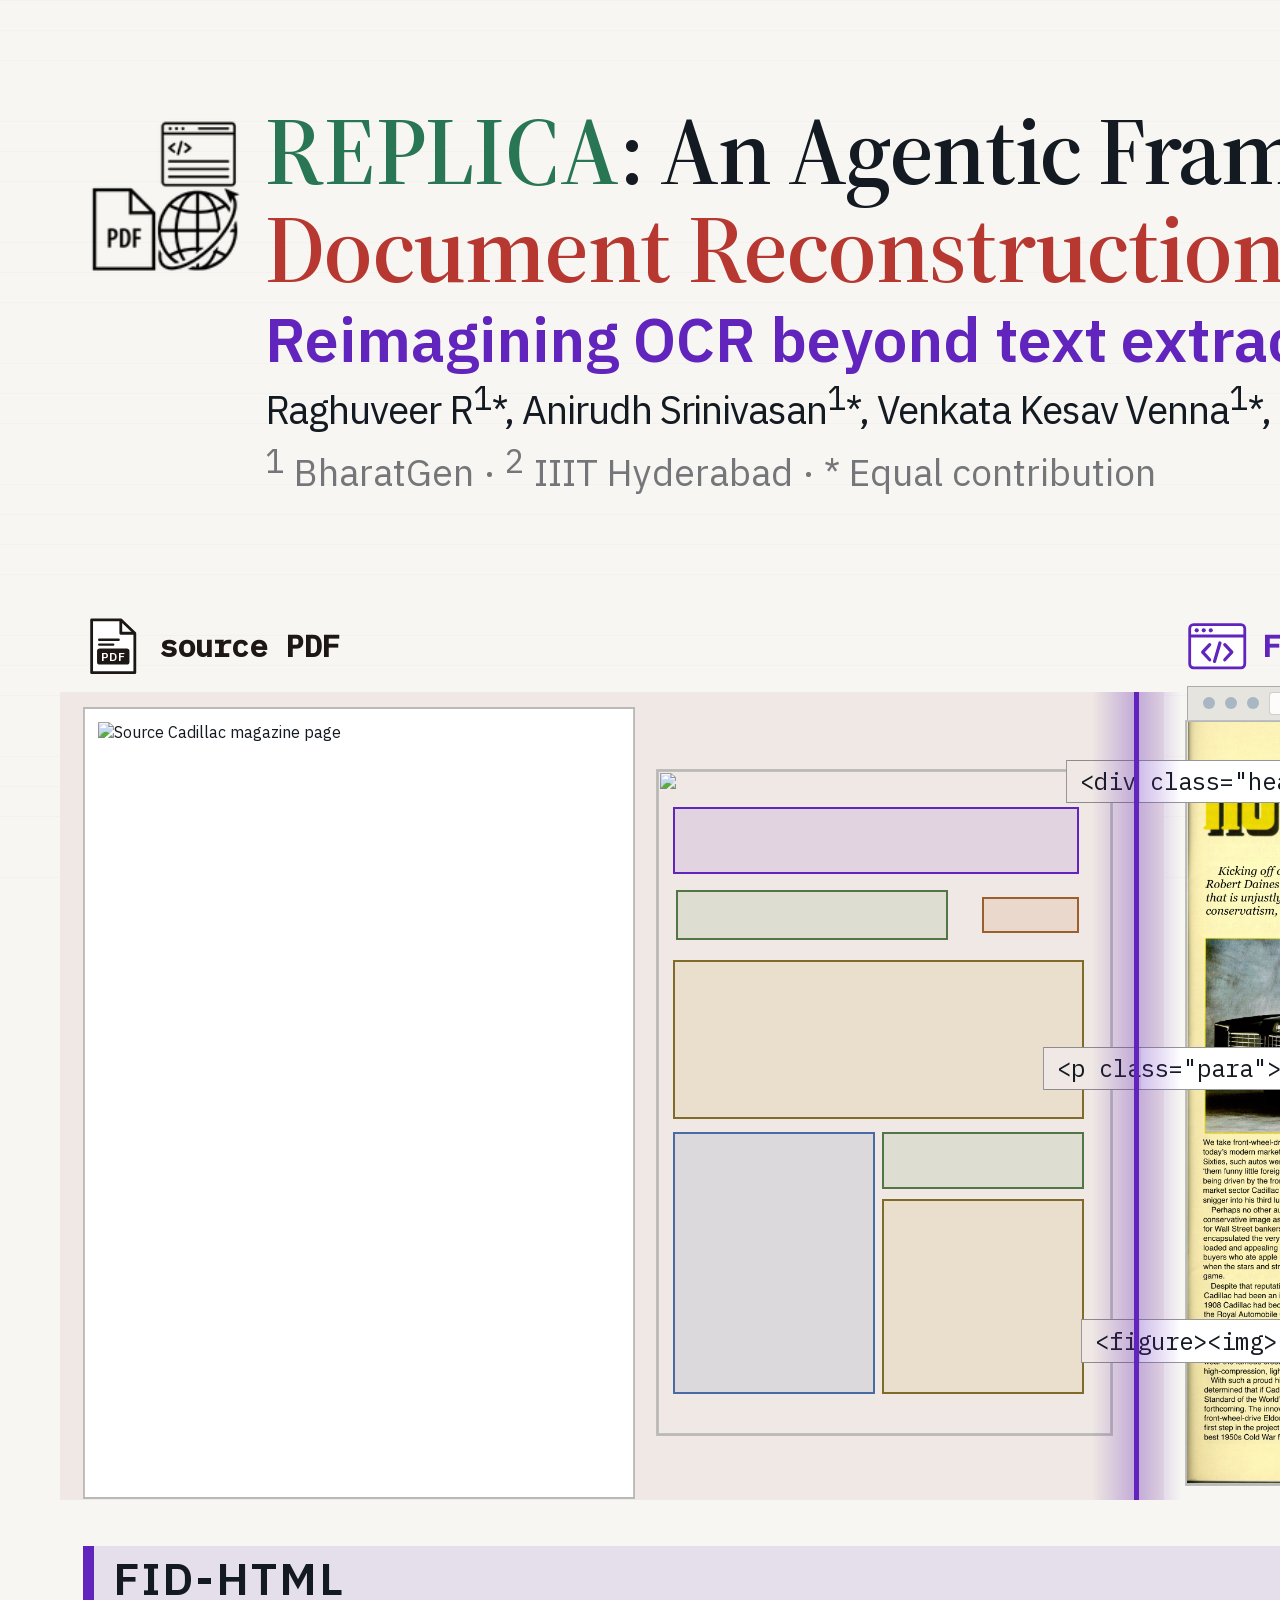
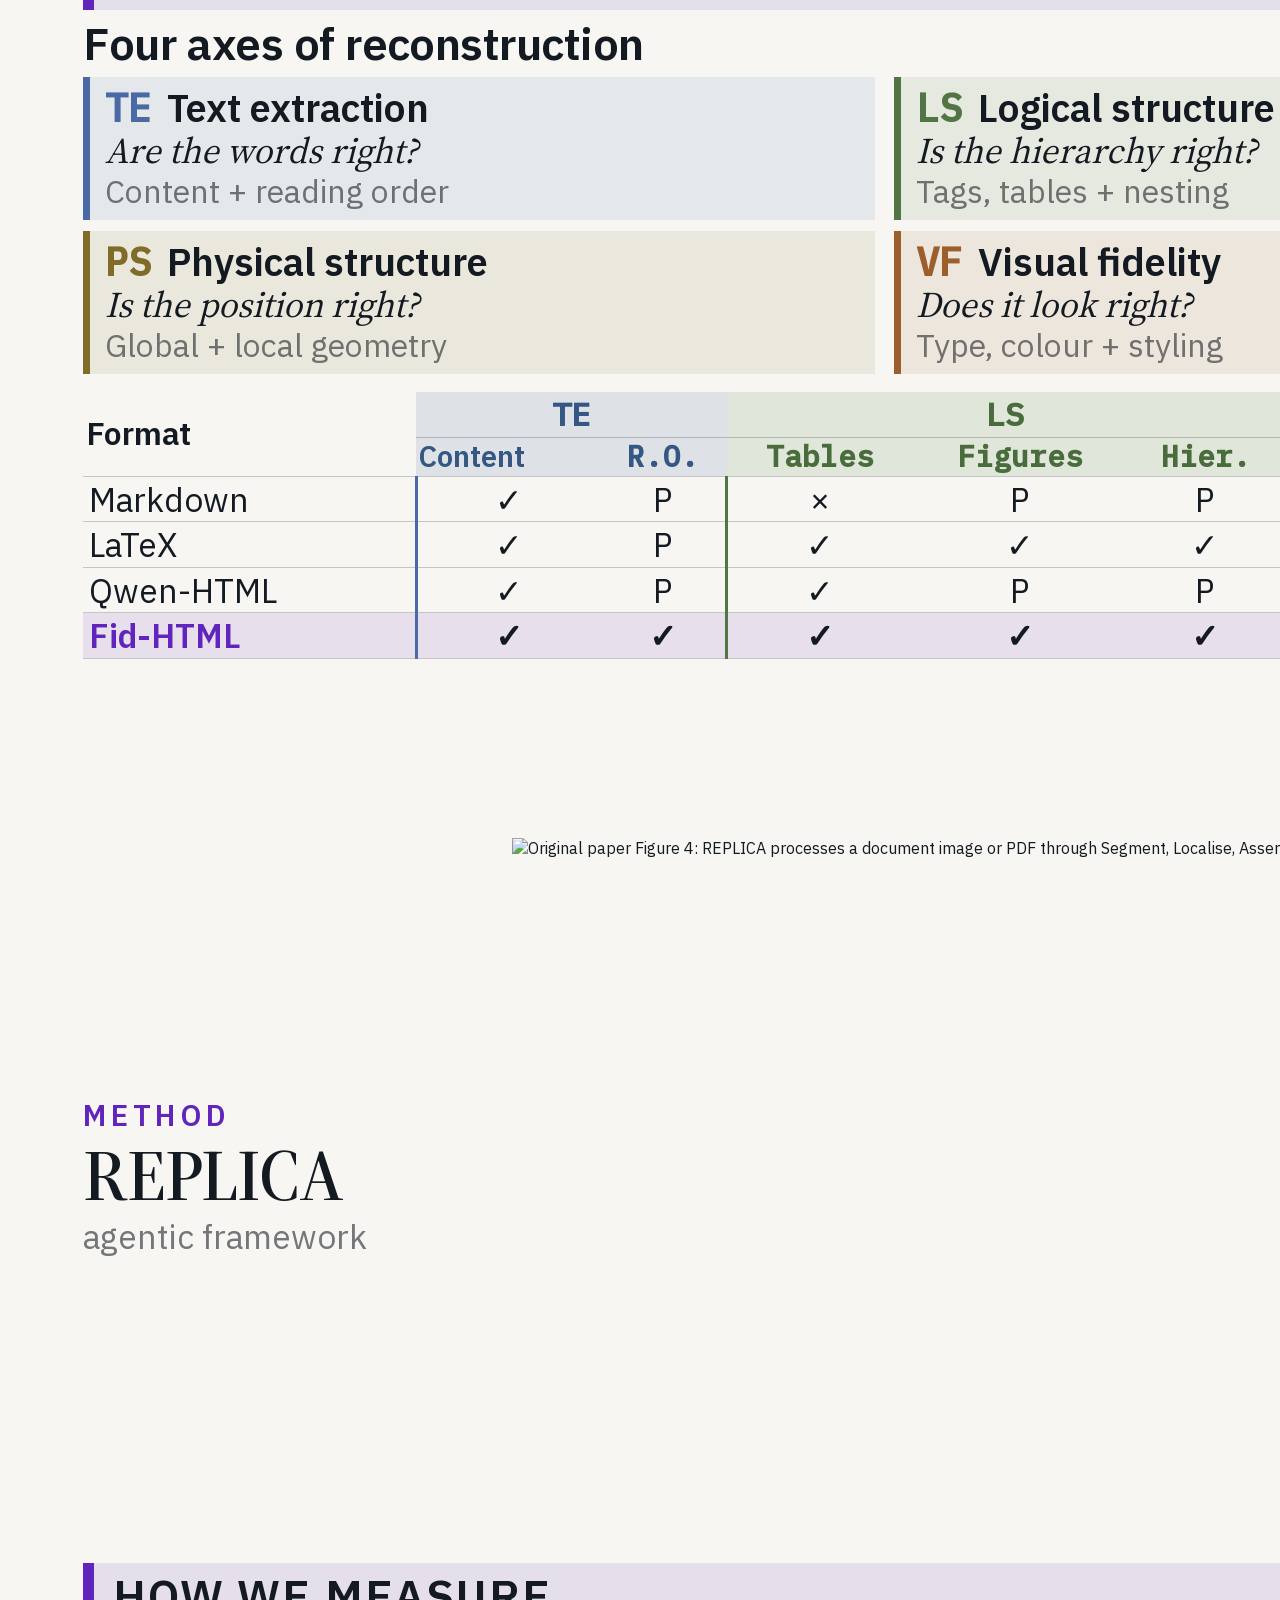
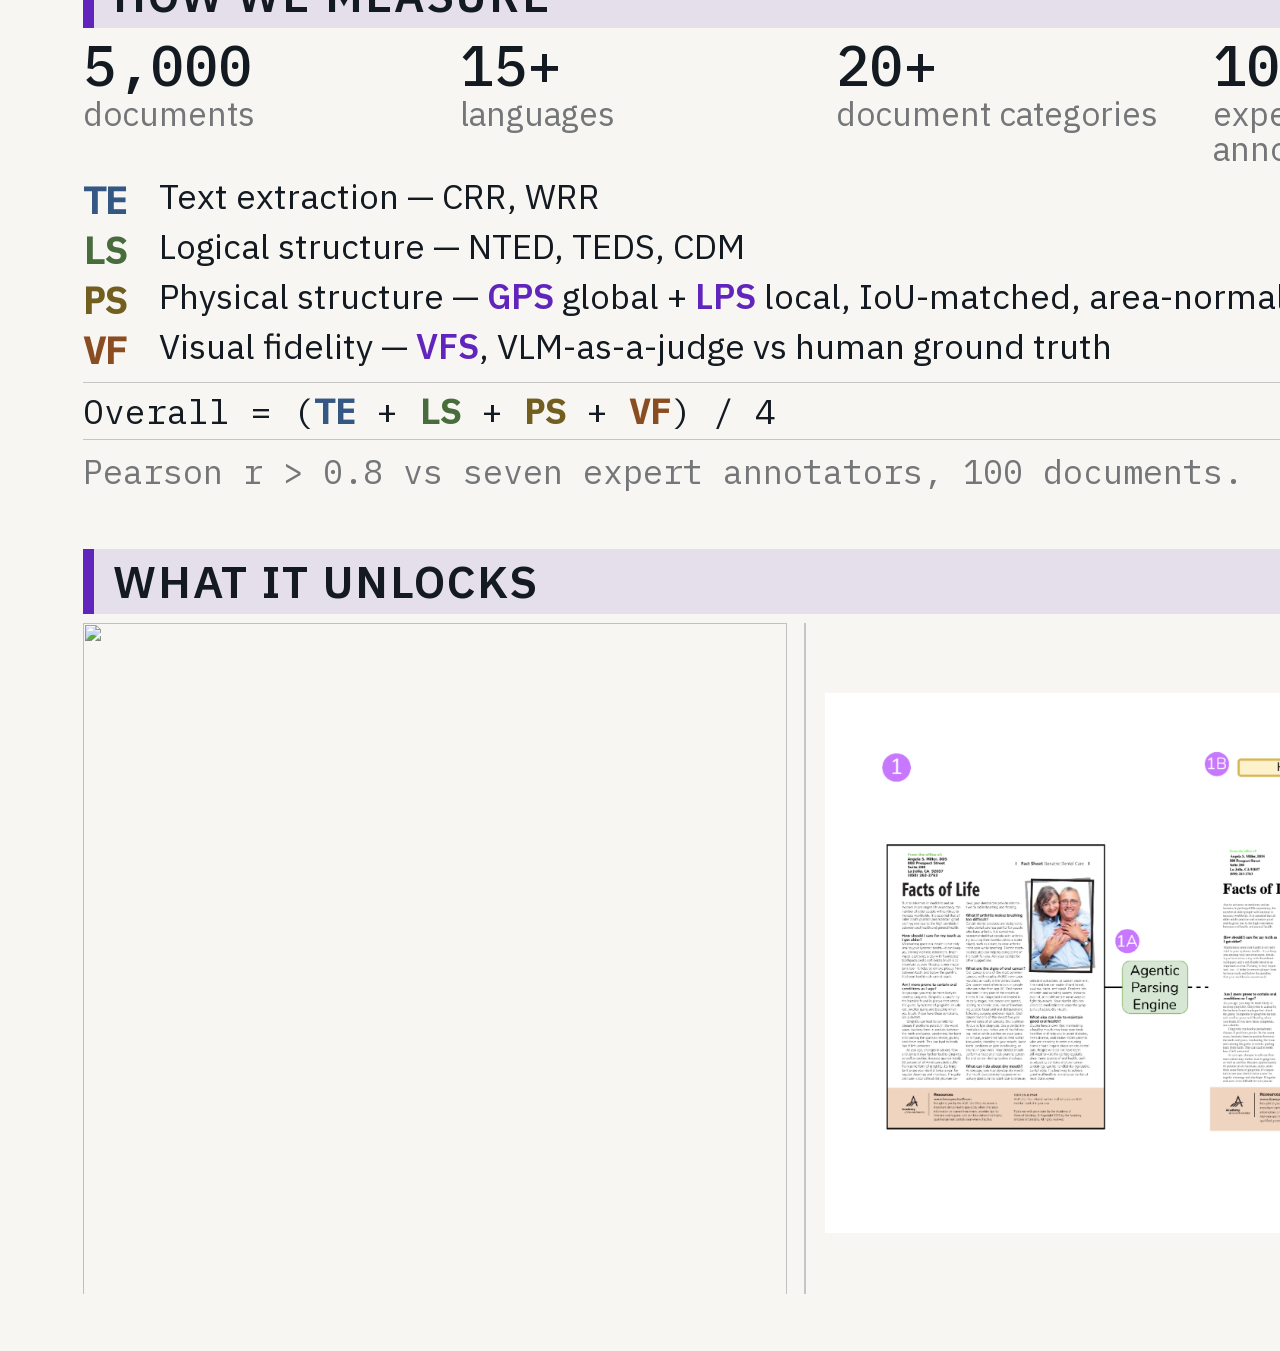
==== commit 7cb9775b: "removed bg and updates logos" ====
--- a/poster/index.html
+++ b/poster/index.html
@@ -313,7 +313,7 @@
               VLM-as-a-judge vs human ground truth</dd>
           </div>
         </dl>
-        <p class="formula">Overall = (TE + LS + PS + VF) / 4</p>
+        <p class="formula">Overall = (<span class="te">TE</span> + <span class="ls">LS</span> + <span class="ps">PS</span> + <span class="vf">VF</span>) / 4</p>
         <p class="cap">Pearson r &gt; 0.8 vs seven expert annotators, 100 documents.</p>
       </div>
 
--- a/poster/poster.css
+++ b/poster/poster.css
@@ -424,7 +424,7 @@
 /* ===== BAND B — the seam ================================================== */
 .bandB {
   display: grid;
-  grid-template-columns: 446mm 1fr;
+  grid-template-columns: 434mm 1fr;
   column-gap: 18mm;
 }
 
@@ -486,7 +486,7 @@
 /* minimal browser chrome on the output plate, matching Fig. 1 */
 .chrome {
   position: absolute;
-  left: 304mm;
+  left: 292mm;
   top: 18.5mm;
   width: 139mm;
   height: 9mm;
@@ -518,7 +518,7 @@
 
 .plate.dst {
   top: 28mm;
-  left: 304mm;
+  left: 292mm;
   right: auto;
   height: 201.7mm;
   width: 138mm;
@@ -530,7 +530,7 @@
 /* the seam itself */
 .seam {
   position: absolute;
-  left: 286mm;
+  left: 278mm;
   top: 20mm;
   width: 1.4mm;
   height: 214mm;
@@ -560,7 +560,7 @@
 /* the decomposition, three layers at different offsets */
 .decomp {
   position: absolute;
-  left: 160mm;
+  left: 152mm;
   top: 24mm;
   width: 200mm;
   height: 210mm;
@@ -726,7 +726,7 @@
 }
 
 .seamlabel.r {
-  left: 304mm;
+  left: 292mm;
   color: var(--mark);
 }
 
@@ -736,8 +736,8 @@
 .stats {
   display: grid;
   grid-template-columns: 1fr 1fr;
-  gap: 16mm 14mm;
-  align-content: center;
+  gap: 14mm 14mm;
+  align-content: start;
 }
 
 .stats .num {
@@ -802,7 +802,7 @@
 /* ===== BAND C ============================================================= */
 .bandC {
   display: grid;
-  grid-template-columns: 436mm 349mm;
+  grid-template-columns: 424mm 361mm;
   column-gap: var(--gut);
 }
 
@@ -820,7 +820,7 @@
 }
 
 .strip .shot {
-  height: 216mm;
+  height: 224mm;
   width: auto;
   display: inline-block;
   background: #fff;
@@ -833,7 +833,7 @@
 }
 
 .strip .shot img {
-  height: 216mm;
+  height: 224mm;
   width: auto;
   max-width: none;
   display: block;
@@ -1397,11 +1397,24 @@
   margin: 0;
 }
 
+.tiles figure:first-child {
+  position: relative;
+}
+
+.tiles figure:first-child::after {
+  content: "";
+  position: absolute;
+  top: 0;
+  bottom: 0;
+  right: -5mm;
+  width: .4mm;
+  background: rgba(20, 26, 33, .22);
+}
+
 .tiles .shot {
-  height: 142mm;
-  background: #fff;
+  height: 180mm;
+  background: transparent;
   box-sizing: border-box;
-  border: .4mm solid rgba(20, 26, 33, .22);
 }
 
 .tiles .shot img {
@@ -1528,9 +1541,25 @@
 }
 
 /* ===== band C right panel, lifted into band B's dead column ============== */
-.bandC > div:nth-child(2) { margin-top: -46mm; }
+.bandC > div:nth-child(2) { margin-top: -66mm; }
 
 /* ===== title block: the project mark hangs in its own gutter ============= */
 /* Absolute, so line 2 of the title, the thesis and the author list all start
    on the same edge as REPLICA rather than under the mark. */
 .bandA > div:first-child { position: relative; padding-left: 48mm; }
+
+/* ===== format table: cells centre under their own header ================= */
+/* table.t sets text-align:right for numeric columns; the marks in this table
+   are glyphs, not numbers, so they were sitting off to the right of a centred
+   header. */
+.format-table td:not(:first-child) { text-align: center; }
+
+/* ===== the four axes carry their colour everywhere they appear =========== */
+dl.defs div:nth-child(1) dt { color: #355783; }
+dl.defs div:nth-child(2) dt { color: #496C3D; }
+dl.defs div:nth-child(3) dt { color: #725F20; }
+dl.defs div:nth-child(4) dt { color: #8A4D21; }
+.formula .te { color: #355783; font-weight: 600; }
+.formula .ls { color: #496C3D; font-weight: 600; }
+.formula .ps { color: #725F20; font-weight: 600; }
+.formula .vf { color: #8A4D21; font-weight: 600; }
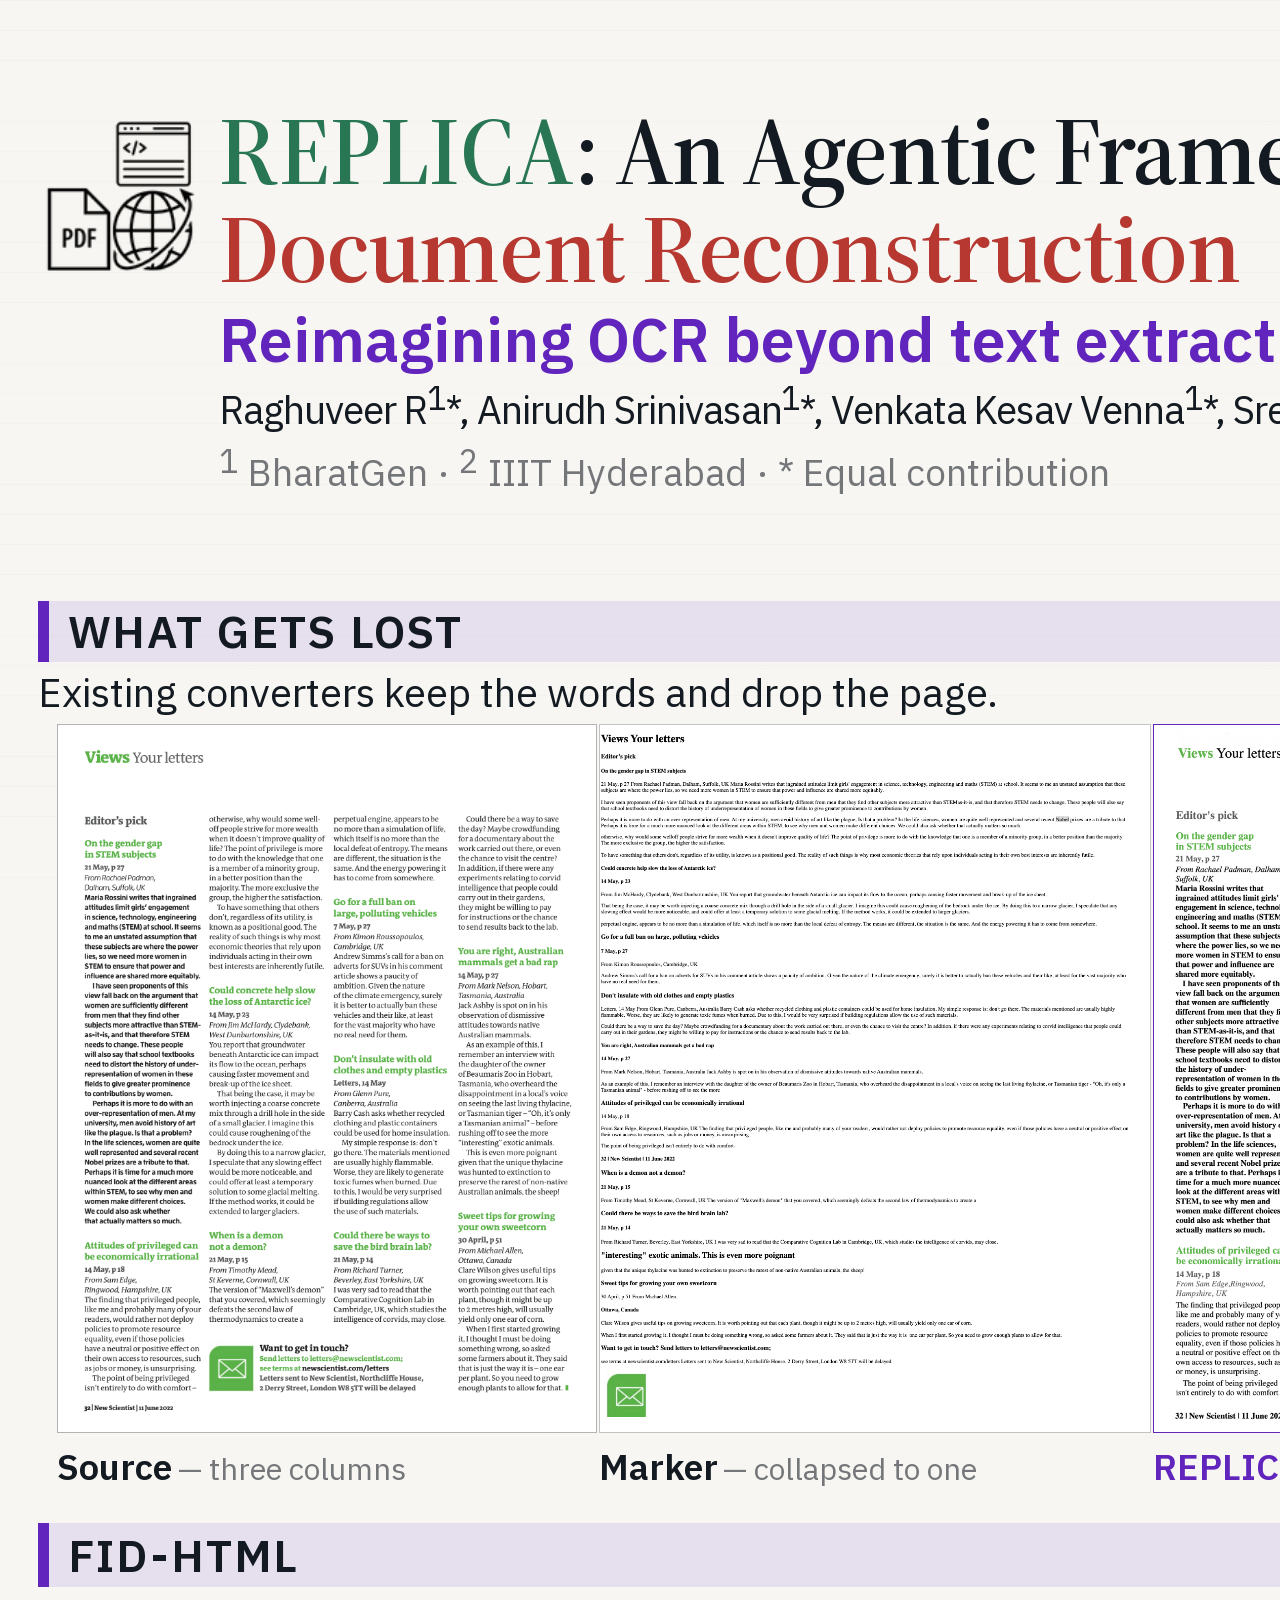
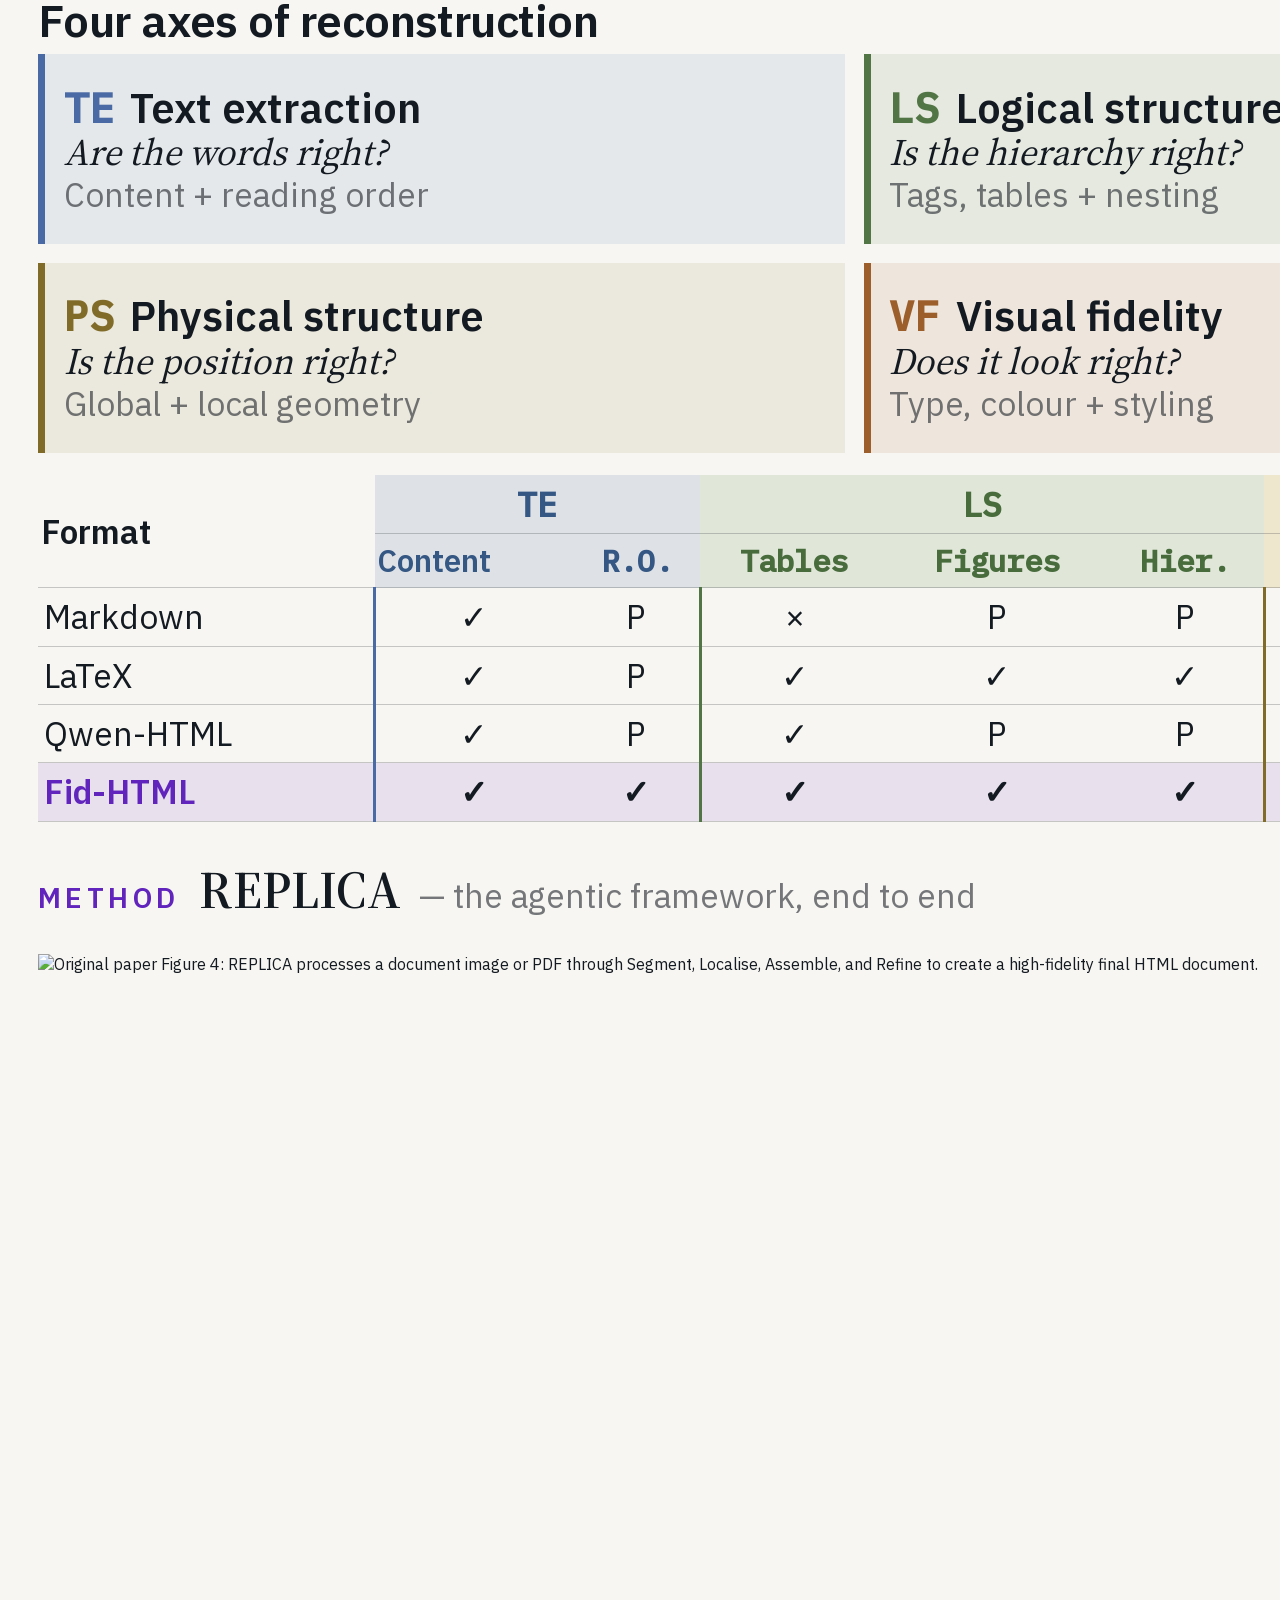
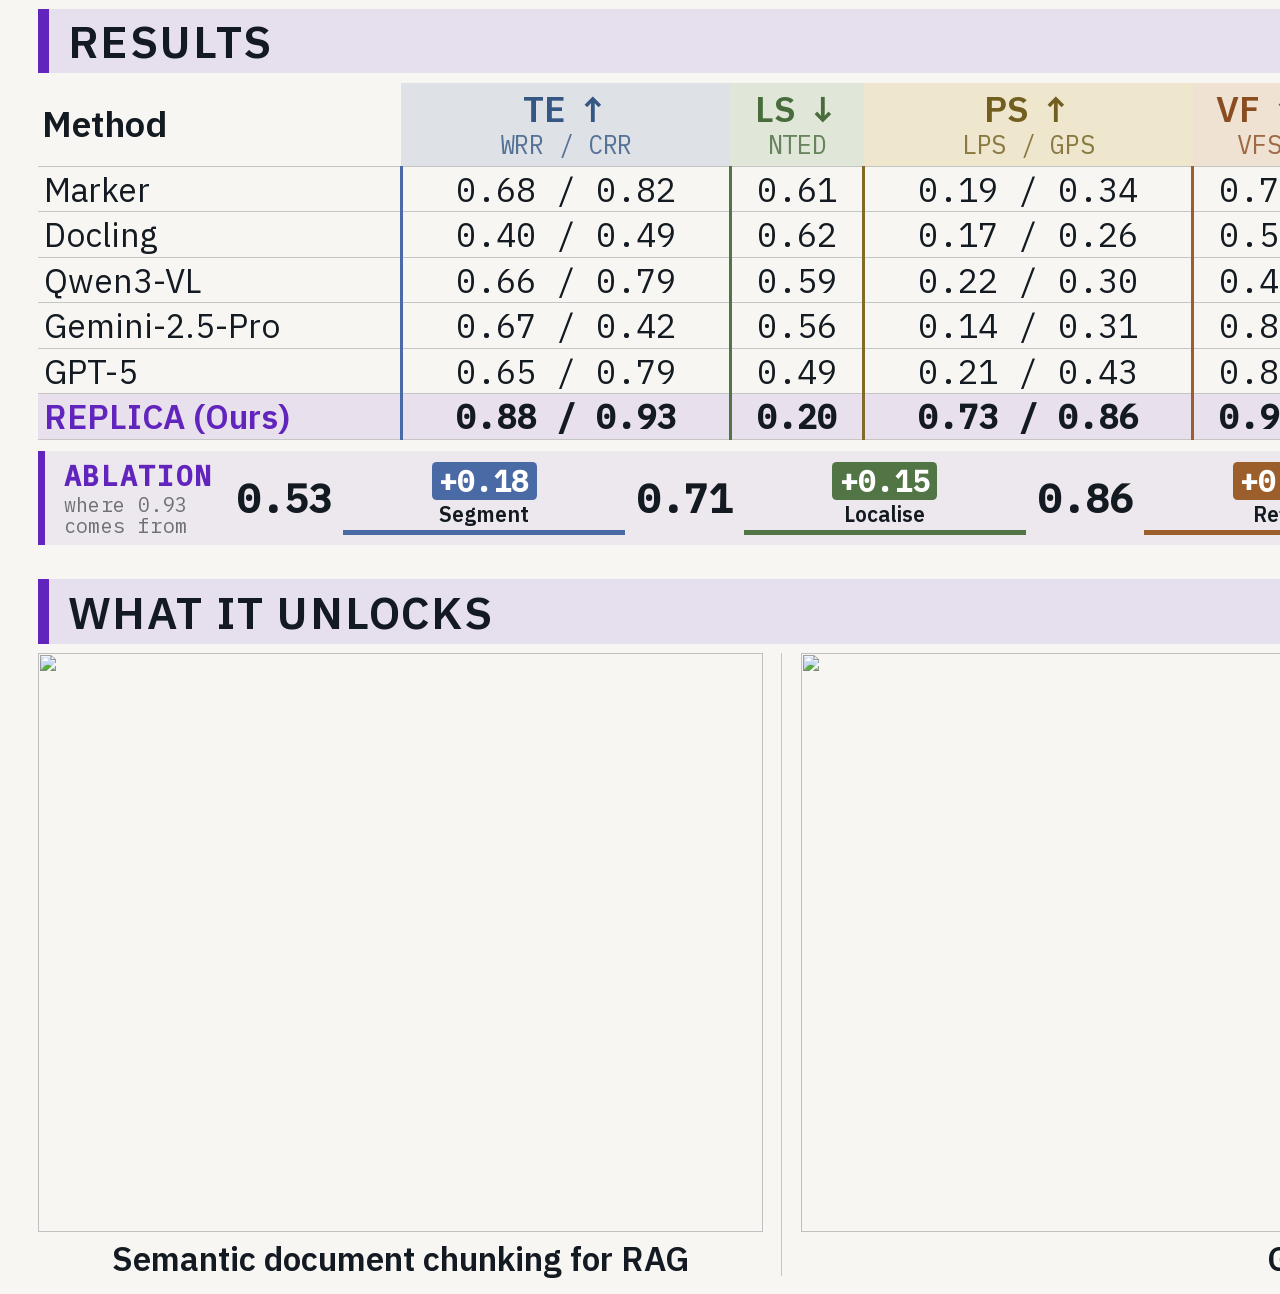
==== commit 63442732: "modified arrangements in poster" ====
--- a/poster/index.html
+++ b/poster/index.html
@@ -88,48 +88,25 @@
       </div>
     </header>
 
-    <!-- ============================ BAND B — THE SEAM ===================== -->
+    <!-- ================== BAND B — WHAT GETS LOST, THREE WAYS ============= -->
     <section class="band bandB">
-      <div class="seamwrap">
-
-        <div class="plate src">
-          <img src="../static/images/qual/00000127.png" alt="Source Cadillac magazine page">
-        </div>
-
-        <div class="decomp">
-          <!-- Region rectangles are measured off the page itself, not eyeballed:
-           see poster/tools/measure_regions.py. They are percentages of the
-           IMAGE, so .boxes is sized to the page's own 0.6841 ratio — otherwise
-           the box and the image disagree and every rectangle drifts. -->
-          <div class="boxes" aria-label="Cadillac page with detected layout regions">
-            <img src="../static/images/qual/00000127.png" alt="">
-            <i class="region r-title"></i>
-            <i class="region r-deck"></i>
-            <i class="region r-logo"></i>
-            <i class="region r-photo1"></i>
-            <i class="region r-copy"></i>
-            <i class="region r-side"></i>
-            <i class="region r-photo2"></i>
-          </div>
-          <div class="frag f1">&lt;div class="header"&gt;</div>
-          <div class="frag f2">&lt;p class="para"&gt;</div>
-          <div class="frag f3">&lt;figure&gt;&lt;img&gt;</div>
-        </div>
-
-        <div class="seam"></div>
-
-        <div class="chrome"><i></i><i></i><i></i><span class="addr"></span></div>
-        <div class="plate dst">
-          <img src="assets/figures/qual-magazine-render.png"
-            alt="REPLICA Fid-HTML render of the same Cadillac magazine page">
-        </div>
-
-        <div class="seamlabel l"><svg aria-hidden="true">
-            <use href="#ic-pdf" />
-          </svg><span>source PDF</span></div>
-        <div class="seamlabel r"><svg aria-hidden="true">
-            <use href="#ic-html" />
-          </svg><span>Fid-HTML in a browser</span></div>
+      <div class="lostpanel">
+        <p class="eyebrow">What gets lost</p>
+        <p class="lede">Existing converters keep the words and drop the page.</p>
+        <div class="strip3">
+          <figure>
+            <div class="shot paper"><img src="assets/figures/fig1a-source.png" alt="Source page, three columns"></div>
+            <figcaption><b>Source</b><span>&mdash; three columns</span></figcaption>
+          </figure>
+          <figure>
+            <div class="shot"><img src="assets/figures/fig1a-marker.png" alt="Marker output, one column"></div>
+            <figcaption><b>Marker</b><span>&mdash; collapsed to one</span></figcaption>
+          </figure>
+          <figure class="ours">
+            <div class="shot"><img src="assets/figures/fig1a-replica.png" alt="REPLICA output, three columns preserved"></div>
+            <figcaption><b>REPLICA</b><span>&mdash; the page survives</span></figcaption>
+          </figure>
+        </div>
       </div>
 
       <div class="stats">
@@ -238,86 +215,104 @@
         </table>
       </div>
 
-      <div>
-        <p class="eyebrow">What gets lost</p>
-        <p style="font-size:30pt;margin:0 0 4mm">Existing converters keep the words and
-          drop the page.</p>
-
-        <div class="strip">
-          <figure>
-            <div class="shot paper"><img src="assets/figures/fig1a-source.png" alt=""></div>
-            <figcaption><b>Source</b><span>&mdash; three columns</span></figcaption>
-          </figure>
-          <figure>
-            <div class="shot"><img src="assets/figures/fig1a-marker.png" alt=""></div>
-            <figcaption><b>Marker</b><span>&mdash; collapsed to one</span></figcaption>
-          </figure>
-        </div>
-
+      <div class="cadpanel">
+        <!-- <p class="eyebrow">One page, rebuilt</p> -->
+        <div class="cadpair">
+          <figure>
+            <div class="cadlab"><svg aria-hidden="true"><use href="#ic-pdf" /></svg><span>source PDF</span></div>
+            <div class="cadshot paper"><img src="../static/images/qual/00000127.png" alt="Source Cadillac magazine page"></div>
+          </figure>
+          <figure>
+            <div class="cadlab r"><svg aria-hidden="true"><use href="#ic-html" /></svg><span>Fid-HTML in a browser</span></div>
+            <div class="cadshot browser">
+              <div class="chrome"><i></i><i></i><i></i><span class="addr"></span></div>
+              <img src="assets/figures/qual-magazine-render.png"
+                alt="REPLICA Fid-HTML render of the same Cadillac magazine page">
+            </div>
+          </figure>
+        </div>
       </div>
 
     </section>
 
     <!-- ============================ BAND D — PIPELINE ===================== -->
     <section class="band bandD">
-      <p class="side-head"><span class="k">Method</span>REPLICA<span class="s">agentic framework</span></p>
+      <p class="top-head"><span class="k">Method</span><b>REPLICA</b><span class="s">&mdash; the agentic framework, end to end</span></p>
       <figure class="original-pipeline">
         <img src="../replica-agents-maindiag-final.png"
           alt="Original paper Figure 4: REPLICA processes a document image or PDF through Segment, Localise, Assemble, and Refine to create a high-fidelity final HTML document.">
         <!-- <figcaption>Original paper Fig. 4 &mdash; the complete REPLICA agentic pipeline.</figcaption> -->
       </figure>
+
+      <div class="method-radar">
+        <svg class="poster-radar" viewBox="230 18 980 592"
+          aria-label="The four axes of document reconstruction and the metric family on each">
+          <g class="rgrid">
+            <circle cx="620" cy="300" r="190" />
+            <circle cx="620" cy="300" r="142" />
+            <circle cx="620" cy="300" r="95" />
+            <circle cx="620" cy="300" r="48" />
+            <line x1="620" y1="300" x2="620" y2="110" />
+            <line x1="620" y1="300" x2="810" y2="300" />
+            <line x1="620" y1="300" x2="620" y2="490" />
+            <line x1="620" y1="300" x2="430" y2="300" />
+          </g>
+          <g class="rnode">
+            <circle cx="620" cy="110" r="7" class="std" />
+            <circle cx="810" cy="300" r="7" class="std" />
+            <circle cx="620" cy="490" r="7" class="new" />
+            <circle cx="430" cy="300" r="7" class="new" />
+          </g>
+          <g class="rlab std">
+            <text x="620" y="66" text-anchor="middle" class="ax">Text Extraction</text>
+            <text x="620" y="90" text-anchor="middle" class="qq">are the words right?</text>
+            <text x="620" y="32" text-anchor="middle" class="mt">WRR &#8593; &middot; CRR &#8593;</text>
+            <text x="828" y="288" class="ax">Logical Structure</text>
+            <text x="828" y="312" class="qq">is the structure right?</text>
+            <text x="828" y="340" class="mt">NTED &#8595; &middot; TEDS &#8593; &middot; CDM &#8593;</text>
+          </g>
+          <g class="rlab new">
+            <text x="620" y="528" text-anchor="middle" class="ax">Physical Structure</text>
+            <text x="620" y="552" text-anchor="middle" class="qq">is the position right?</text>
+            <text x="620" y="580" text-anchor="middle" class="mt">GPS &#8593; &middot; LPS &#8593; &middot; NEW</text>
+            <text x="412" y="288" text-anchor="end" class="ax">Visual Fidelity</text>
+            <text x="412" y="312" text-anchor="end" class="qq">does it look right?</text>
+            <text x="412" y="340" text-anchor="end" class="mt">VFS &#8593; &middot; NEW</text>
+          </g>
+          <g class="rcentre">
+            <circle cx="620" cy="300" r="44" />
+            <text x="620" y="295" text-anchor="middle" class="os">OS</text>
+            <text x="620" y="318" text-anchor="middle" class="osn">mean of 4</text>
+          </g>
+        </svg>
+      </div>
+
     </section>
 
     <!-- ============================ BAND E =============================== -->
     <section class="band bandE">
 
-      <div>
+      <div class="measure-panel">
         <p class="eyebrow">How we measure</p>
-        <div class="statchips">
-          <div class="statchip">
-            <p class="n">5,000</p>
-            <p class="t">documents</p>
-          </div>
-          <div class="statchip">
-            <p class="n">15+</p>
-            <p class="t">languages</p>
-          </div>
-          <div class="statchip">
-            <p class="n">20+</p>
-            <p class="t">document categories</p>
-          </div>
-          <div class="statchip">
-            <p class="n">100%</p>
-            <p class="t">expert human-annotated</p>
-          </div>
-        </div>
-        <dl class="defs">
-          <div>
-            <dt>TE</dt>
-            <dd>Text extraction &mdash; CRR, WRR</dd>
-          </div>
-          <div>
-            <dt>LS</dt>
-            <dd>Logical structure &mdash; NTED, TEDS, CDM</dd>
-          </div>
-          <div>
-            <dt>PS</dt>
-            <dd>Physical structure &mdash;
-              <span class="newmetric">GPS</span> global + <span class="newmetric">LPS</span> local,
-              IoU-matched, area-normalised F1
-            </dd>
-          </div>
-          <div>
-            <dt>VF</dt>
-            <dd>Visual fidelity &mdash; <span class="newmetric">VFS</span>,
-              VLM-as-a-judge vs human ground truth</dd>
-          </div>
-        </dl>
-        <p class="formula">Overall = (<span class="te">TE</span> + <span class="ls">LS</span> + <span class="ps">PS</span> + <span class="vf">VF</span>) / 4</p>
-        <p class="cap">Pearson r &gt; 0.8 vs seven expert annotators, 100 documents.</p>
-      </div>
-
-      <div>
+        <div class="measure-body measure-text">
+          <div class="statchips">
+            <div class="statchip"><p class="n">5,000</p><p class="t">documents</p></div>
+            <div class="statchip"><p class="n">15+</p><p class="t">languages</p></div>
+            <div class="statchip"><p class="n">20+</p><p class="t">document categories</p></div>
+            <div class="statchip"><p class="n">100%</p><p class="t">expert human-annotated</p></div>
+          </div>
+          <dl class="defs measure-defs">
+            <div class="te"><dt>TE</dt><dd>Text extraction &mdash; CRR, WRR</dd></div>
+            <div class="ls"><dt>LS</dt><dd>Logical structure &mdash; NTED, TEDS, CDM</dd></div>
+            <div class="ps"><dt>PS</dt><dd>Physical structure &mdash; <b>GPS</b> global + <b>LPS</b> local, IoU-matched, area-normalised F1</dd></div>
+            <div class="vf"><dt>VF</dt><dd>Visual fidelity &mdash; <b>VFS</b>, VLM-as-a-judge vs human ground truth</dd></div>
+          </dl>
+          <p class="formula">Overall = (<span class="te">TE</span> + <span class="ls">LS</span> + <span class="ps">PS</span> + <span class="vf">VF</span>) / 4</p>
+          <p class="cap">Pearson r &gt; 0.8 vs seven expert annotators, 100 documents.</p>
+        </div>
+      </div>
+
+      <div class="results-panel">
         <p class="eyebrow">Results</p>
         <table class="t results-table">
           <thead>
@@ -381,14 +376,13 @@
             </tr>
           </tbody>
         </table>
-
         <div class="ablrow">
           <p class="abl-kicker">ABLATION<span>where 0.93<br>comes from</span></p>
           <div class="chain">
             <span class="v0">0.53</span>
             <span class="hop seg"><b>+0.18</b><i>Segment</i></span>
             <span class="v">0.71</span>
-            <span class="hop loc"><b>+0.15</b><i>Localise &mdash; +0.10 is routing</i></span>
+            <span class="hop loc"><b>+0.15</b><i>Localise</i></span>
             <span class="v">0.86</span>
             <span class="hop ref"><b>+0.07</b><i>Refine</i></span>
             <span class="v vend">0.93</span>
@@ -423,7 +417,7 @@
           <div><b>04 &middot; Render cost</b><span>Refinement adds latency</span></div>
         </div>
         <div class="orglogos">
-          <img src="assets/logos/bharatgen.png" alt="BharatGen">
+          <img src="assets/logos/bharatgen-official.png" alt="BharatGen">
           <img src="assets/logos/iiith.png" alt="IIIT Hyderabad">
           <img src="assets/logos/cvit.png" alt="CVIT">
         </div>
@@ -433,4 +427,4 @@
   </div>
 </body>
 
-</html>+</html>
--- a/poster/poster.css
+++ b/poster/poster.css
@@ -86,7 +86,7 @@
      to 22 mm. Both give their height to the hero, which can finally run the
      page at 148 mm wide AND show all of it.
      1065 mm of bands + 5 × 16 mm gaps = 1145 mm = the live height exactly. */
-  grid-template-rows: 129mm 234mm 224mm 180mm 143mm 175mm;
+  grid-template-rows: 129mm 236mm 238mm 172mm 143mm 167mm;
   row-gap: 12mm;
 }
 
@@ -424,8 +424,8 @@
 /* ===== BAND B — the seam ================================================== */
 .bandB {
   display: grid;
-  grid-template-columns: 434mm 1fr;
-  column-gap: 18mm;
+  grid-template-columns: 490mm 295mm;
+  column-gap: 12mm;
 }
 
 .seamwrap {
@@ -736,18 +736,19 @@
 .stats {
   display: grid;
   grid-template-columns: 1fr 1fr;
-  gap: 14mm 14mm;
+  gap: 9mm 8mm;
   align-content: start;
 }
 
 .stats .num {
   font-family: var(--mono);
   font-variant-numeric: tabular-nums;
-  font-size: 112pt;
+  font-size: 104pt;
   font-weight: 500;
   line-height: .92;
   letter-spacing: -.02em;
   margin: 0;
+  white-space: nowrap;
 }
 
 .stat .unit {
@@ -802,7 +803,7 @@
 /* ===== BAND C ============================================================= */
 .bandC {
   display: grid;
-  grid-template-columns: 424mm 361mm;
+  grid-template-columns: 412mm 361mm;
   column-gap: var(--gut);
 }
 
@@ -869,19 +870,19 @@
 .axes {
   display: grid;
   grid-template-columns: 1fr 1fr;
-  gap: 3mm 5mm;
-  margin: 0 0 5mm;
+  gap: 5mm 5mm;
+  margin: 0 0 6mm;
 }
 
 .axis {
   border-left: 2mm solid var(--axis);
-  padding: 3mm 4mm;
+  padding: 6.5mm 5mm;
   background: color-mix(in srgb, var(--axis) 10%, transparent);
 }
 
 .axis b {
   display: block;
-  font-size: 29pt;
+  font-size: 31pt;
   line-height: 1.02;
   white-space: nowrap;
 }
@@ -895,13 +896,13 @@
 .axis em {
   display: block;
   font-family: var(--serif);
-  font-size: 27pt;
+  font-size: 28pt;
   line-height: 1.05;
   margin-top: 1.2mm;
 }
 
 .axis p {
-  font-size: 24pt;
+  font-size: 25pt;
   line-height: 1.05;
   color: var(--dim);
   margin: 1.2mm 0 0;
@@ -962,14 +963,14 @@
 
 .format-table th,
 .format-table td {
-  font-size: 26pt;
-  padding: 1mm 1.2mm;
+  font-size: 27pt;
+  padding: 3.2mm 1.2mm;
 }
 
 .format-table .format-groups th {
-  font-size: 24pt;
+  font-size: 25pt;
   text-align: center;
-  padding: 1.4mm .8mm;
+  padding: 2.4mm .8mm;
 }
 
 .format-table .format-groups th:first-child {
@@ -977,9 +978,9 @@
 }
 
 .format-table .format-labels th {
-  font-size: 22pt;
+  font-size: 23pt;
   text-align: center;
-  padding: 1mm .6mm;
+  padding: 2mm .6mm;
 }
 
 .format-table .format-groups th:nth-child(2),
@@ -1085,21 +1086,23 @@
 /* ===== BAND D — pipeline ================================================== */
 .bandD {
   display: grid;
-  place-items: center;
+  place-items: stretch;
   height: 100%;
 }
 
 .original-pipeline {
-  width: 570mm;
-  height: 180mm;
+  width: 531mm;
+  height: 168mm;
   margin: 0;
   position: relative;
+  align-self: center;
+  justify-self: center;
 }
 
 .original-pipeline img {
   display: block;
-  width: 570mm;
-  height: 180mm;
+  width: 531mm;
+  height: 168mm;
   object-fit: contain;
 }
 
@@ -1412,7 +1415,7 @@
 }
 
 .tiles .shot {
-  height: 180mm;
+  height: 134mm;
   background: transparent;
   box-sizing: border-box;
 }
@@ -1482,7 +1485,7 @@
   display: flex;
   align-items: center;
   justify-content: center;
-  gap: 14mm 22mm;
+  gap: 12mm 20mm;
   margin-top: auto;
   padding-top: 0;
   border-top: 0;
@@ -1490,13 +1493,13 @@
 }
 
 .orglogos img {
-  height: 44mm;
+  height: 37mm;
   width: auto;
   display: block;
 }
 
 .orglogos img:last-child {
-  height: 44mm;
+  height: 37mm;
   background: none;
   padding: 0;
 }
@@ -1508,7 +1511,10 @@
 /* ===== band D side heading =============================================== */
 /* The pipeline figure is 592 mm inside a 797 mm band, so ~100 mm of margin sat
    empty on each side. The left one now carries the section title. */
-.bandD { position: relative; }
+.bandD { position: relative;
+  grid-template-columns: 1fr;
+  place-items: center;
+}
 .side-head {
   position: absolute; left: 0; top: 50%; transform: translateY(-50%);
   width: 96mm; margin: 0; text-align: left;
@@ -1541,7 +1547,7 @@
 }
 
 /* ===== band C right panel, lifted into band B's dead column ============== */
-.bandC > div:nth-child(2) { margin-top: -66mm; }
+
 
 /* ===== title block: the project mark hangs in its own gutter ============= */
 /* Absolute, so line 2 of the title, the thesis and the author list all start
@@ -1563,3 +1569,918 @@
 .formula .ls { color: #496C3D; font-weight: 600; }
 .formula .ps { color: #725F20; font-weight: 600; }
 .formula .vf { color: #8A4D21; font-weight: 600; }
+
+/* ===== BAND B — the same page, three ways ================================ */
+/* Source, Marker and REPLICA share one height, so their widths follow their own
+   aspect ratios (0.760 : 0.778 : 0.756) and the row fills its column exactly. */
+.lostpanel { display: flex; flex-direction: column; min-width: 0; }
+.lostpanel .lede { font-size: 30pt; margin: 0 0 5mm; }
+.strip3 { display: flex; gap: 12mm; align-items: flex-start; justify-content: center; }
+.strip3 figure { margin: 0; }
+.strip3 .shot {
+  height: 179mm; width: auto; display: inline-block;
+  background: #fff; border: .5mm solid rgba(20, 26, 33, .26); box-sizing: content-box;
+}
+.strip3 .shot.paper { background: var(--paper); }
+.strip3 .shot img { height: 158mm; width: auto; max-width: none; display: block;
+  height: 179mm;
+}
+.strip3 figure.ours .shot { border-color: var(--mark); border-width: 1mm; }
+.strip3 figcaption { margin-top: 3mm; line-height: 1.06; white-space: nowrap; }
+.strip3 figcaption b { font-size: 27pt; }
+.strip3 figcaption span { font-size: 23pt; color: var(--dim); margin-left: 1.5mm; }
+.strip3 figure.ours figcaption b { color: var(--mark); }
+
+/* ===== BAND C — one page, rebuilt ======================================== */
+.cadpanel { display: flex; flex-direction: column; min-width: 0; }
+.cadpair { display: flex; gap: 12mm; align-items: flex-start; justify-content: center; flex: 1; }
+.cadpair figure { margin: 0; }
+.cadlab {
+  display: flex; align-items: center; gap: 3mm; height: 14mm; color: var(--ink-p);
+}
+.cadlab.r { color: var(--mark); }
+.cadlab svg { width: 13mm; height: 13mm; flex: none; }
+.cadlab span { font-family: var(--mono); font-size: 20pt; font-weight: 600; line-height: 1; }
+.cadshot { width: auto; display: inline-block; background: #fff; box-sizing: content-box; }
+.cadshot.paper { padding: 3mm; box-shadow: 0 0 0 .5mm rgba(30, 24, 21, .30); }
+.cadshot img { height: 180mm; width: auto; max-width: none; display: block;
+  height: 195mm;
+}
+.cadshot.browser { border: .5mm solid rgba(20, 26, 33, .28); }
+.cadshot.browser .chrome {
+  position: static; width: 100%; height: 8mm; background: #E5E4DF;
+  border: 0; border-bottom: .4mm solid rgba(20, 26, 33, .22);
+  display: flex; align-items: center; gap: 2.4mm; padding: 0 3mm; box-sizing: border-box;
+}
+
+/* ===== BAND D — heading on top, figure left, evidence right ============== */
+.bandD { grid-template-columns: 1fr; grid-template-rows: auto 1fr; }
+.top-head {
+  grid-column: 1; margin: 0 0 3mm; display: flex; align-items: baseline; gap: 5mm;
+  font-family: var(--serif); font-size: 40pt; font-weight: 600; color: var(--ink-s);
+  justify-self: start;
+}
+.top-head .k {
+  font-family: var(--sans); font-size: 21pt; font-weight: 600; letter-spacing: .16em;
+  text-transform: uppercase; color: var(--mark);
+}
+.top-head .s { font-family: var(--sans); font-size: 25pt; font-weight: 400; color: var(--dim); }
+.original-pipeline { width: 450mm; height: 142mm; margin: 0; position: relative; align-self: center; }
+.original-pipeline img { display: block; width: 450mm; height: 142mm; object-fit: contain; }
+.dside { display: flex; flex-direction: column; justify-content: center; gap: 6mm; min-width: 0; }
+.stagebuys { margin: 0; }
+.stagebuys div { display: flex; gap: 4mm; margin-bottom: 2.6mm; align-items: baseline; }
+.stagebuys dt {
+  font-family: var(--mono); font-weight: 700; font-size: 21pt; width: 46mm; flex: none;
+}
+.stagebuys dt.s1 { color: var(--seg-d); }
+.stagebuys dt.s2 { color: var(--loc-d); }
+.stagebuys dt.s3 { color: var(--asm-d); }
+.stagebuys dt.s4 { color: var(--ref-d); }
+.stagebuys dd { margin: 0; font-size: 20pt; line-height: 1.22; color: var(--ink-s); }
+.stagebuys dd b { color: var(--mark); }
+
+/* BharatGen is a 4.3:1 lockup — give it its own row, with the two square-ish
+   marks beneath, rather than letting the wrap land wherever it lands */
+.orglogos img:first-child { flex-basis: 100%; }
+
+/* the panel fills its own band: the cards and the table share the height that
+   was sitting empty underneath them */
+.bandC > div:first-child { display: flex; flex-direction: column; }
+.bandC .axes { flex: 0 0 auto; }
+.format-table { flex: 0 0 auto; }
+.bandC .axis { display: flex; flex-direction: column; justify-content: center; }
+
+/* ===== A0 density pass ====================================================
+   The upper-right statistics occupy only the first half of Band B.  Let the
+   Cadillac pair rise into that genuinely unused area, then give it enough
+   width to render both complete pages at poster-reading size.  Nothing is
+   cropped: the source and browser render retain their native page ratios. */
+.poster {
+  /* Keep the 22 mm print-safe top/side edges, but use ten millimetres of the
+     former bottom margin for the closing evidence row. */
+  padding: 22mm 22mm 12mm;
+  grid-template-rows: 129mm 236mm 238mm 192mm 143mm 177mm;
+  row-gap: 8mm;
+}
+
+.bandB {
+  /* Give the three-page comparison ten more millimetres while preserving a
+     clear edge before the Cadillac pair that rises from Band C. */
+  grid-template-columns: 430mm 355mm;
+  column-gap: 12mm;
+}
+
+.bandC {
+  grid-template-columns: 420mm 365mm;
+  column-gap: 12mm;
+}
+
+.strip3 {
+  gap: .5mm;
+}
+
+.lostpanel .eyebrow {
+  margin-bottom: .5mm;
+  padding-top: 2mm;
+  padding-bottom: 2mm;
+}
+
+.lostpanel .lede {
+  margin-bottom: 1mm;
+}
+
+.strip3 .shot {
+  height: 186mm;
+  border-width: .3mm;
+}
+
+.strip3 .shot img {
+  height: 186mm;
+}
+
+.strip3 figure.ours .shot {
+  border-width: .5mm;
+}
+
+.stats {
+  /* Large poster-scale statistics, arranged as four equal evidence fields.
+     The inward alignment keeps the two columns related while the full-height
+     rows deliberately occupy the complete available column. */
+  height: 197mm;
+  grid-template-columns: 150mm 150mm;
+  grid-template-rows: 1fr 1fr;
+  justify-content: center;
+  align-content: stretch;
+  gap: 0 14mm;
+}
+
+.stats .stat {
+  display: flex;
+  flex-direction: column;
+  justify-content: center;
+}
+
+.stats .stat:nth-child(odd) {
+  align-items: flex-end;
+}
+
+.stats .stat:nth-child(even) {
+  align-items: flex-start;
+}
+
+.stats .num {
+  font-size: 104pt;
+}
+
+.stats .cap {
+  font-size: 25pt;
+  margin-top: 3mm;
+}
+
+.bandC .cadpanel {
+  position: relative;
+  top: -48mm;
+  height: 286mm;
+  z-index: 2;
+}
+
+.bandC > div:first-child {
+  min-height: 0;
+  height: 238mm;
+}
+
+.cadpair {
+  gap: 1mm;
+  justify-content: space-between;
+}
+
+.cadshot img {
+  height: 263mm;
+}
+
+.cadshot.paper {
+  padding: .5mm;
+  /* The rendered example has an 8 mm browser bar.  Matching that offset on
+     the PDF side aligns the two page images—and therefore every headline,
+     photograph and text region—on the same page coordinate system. */
+  margin-top: 7.9mm;
+}
+
+.cadpair .cadshot {
+  /* Block layout removes the inline-image descender that added an invisible
+     4.48 px below the source page in the print render. */
+  display: block;
+  width: fit-content;
+}
+
+/* Use the former blank strip below the representation table.  The added
+   height goes into the cards and rows rather than becoming decorative filler. */
+.bandC .axis {
+  padding-top: 8.5mm;
+  padding-bottom: 8.5mm;
+}
+
+.format-table th,
+.format-table td {
+  padding-top: 4.4mm;
+  padding-bottom: 4.4mm;
+}
+
+.format-table .format-groups th {
+  padding-top: 3mm;
+  padding-bottom: 3mm;
+}
+
+.format-table .format-labels th {
+  padding-top: 2.8mm;
+  padding-bottom: 2.8mm;
+}
+
+.format-table tbody td {
+  /* 1.9 mm makes the six measured table rows end exactly on Band C's
+     baseline; larger values intrude into the method heading below. */
+  padding-top: 1.9mm;
+  padding-bottom: 1.9mm;
+}
+
+/* The reclaimed bottom ten millimetres enlarge both complete application
+   examples; the poster still ends inside the 1189 mm A0 page. */
+.tiles .shot {
+  height: 144mm;
+}
+
+.orglogos img,
+.orglogos img:last-child {
+  height: 42mm;
+}
+
+/* ===== BAND E — results first, then the measurement coordinate system ==== */
+.results-panel {
+  grid-column: 1;
+  grid-row: 1;
+}
+
+.measure-panel {
+  grid-column: 2;
+  grid-row: 1;
+  min-width: 0;
+  min-height: 0;
+}
+
+.measure-body {
+  display: grid;
+  grid-template-columns: 235mm 149.5mm;
+  column-gap: 8mm;
+  height: 120mm;
+  align-items: center;
+}
+
+.poster-radar {
+  width: 235mm;
+  height: 120mm;
+  display: block;
+  overflow: visible;
+}
+
+.poster-radar .rgrid circle,
+.poster-radar .rgrid line {
+  fill: none;
+  stroke: rgba(20, 26, 33, .24);
+  stroke-width: 2;
+}
+
+.poster-radar .rgrid circle:first-child {
+  stroke: rgba(20, 26, 33, .42);
+}
+
+.poster-radar .rnode .std { fill: var(--seg-d); }
+.poster-radar .rnode .new { fill: var(--asm); }
+
+.poster-radar .ax {
+  font-family: var(--serif);
+  font-size: 35px;
+  font-weight: 700;
+  fill: var(--ink-s);
+}
+
+.poster-radar .qq {
+  font-family: var(--sans);
+  font-size: 22px;
+  font-style: italic;
+  fill: var(--dim);
+}
+
+.poster-radar .mt {
+  font-family: var(--mono);
+  font-size: 24px;
+  font-weight: 600;
+  fill: var(--seg-d);
+}
+
+.poster-radar .new .ax { fill: #725F20; }
+.poster-radar .new .mt { fill: var(--asm-d); }
+.poster-radar .rcentre circle { fill: var(--mark); }
+
+.poster-radar .os {
+  font-family: var(--serif);
+  font-size: 31px;
+  font-weight: 700;
+  fill: #fff;
+}
+
+.poster-radar .osn {
+  font-family: var(--mono);
+  font-size: 13px;
+  fill: rgba(255,255,255,.76);
+}
+
+.measure-meta {
+  align-self: stretch;
+  display: flex;
+  flex-direction: column;
+  justify-content: center;
+  min-width: 0;
+}
+
+.measure-panel .statchips {
+  grid-template-columns: 1fr 1fr;
+  gap: 5mm 5mm;
+  margin: 0 0 5mm;
+}
+
+.measure-panel .statchip .n {
+  font-size: 34pt;
+}
+
+.measure-panel .statchip .t {
+  font-size: 20pt;
+}
+
+.measure-panel .formula {
+  font-size: 19pt;
+  line-height: 1.2;
+  padding: 2mm 0;
+  margin-bottom: 3mm;
+}
+
+.measure-panel > .eyebrow,
+.results-panel > .eyebrow {
+  margin-bottom: 2.5mm;
+}
+
+.measure-panel .cap {
+  font-size: 18pt;
+  line-height: 1.25;
+}
+
+/* The official 2560 x 650 BharatGen lockup is placed by width in a grid.
+   This preserves its 3.938:1 native ratio and prevents flexbox stretching. */
+.orglogos {
+  display: grid;
+  grid-template-columns: 1fr 1fr;
+  gap: 8mm 18mm;
+  justify-items: center;
+  align-items: center;
+}
+
+.orglogos img:first-child {
+  grid-column: 1 / -1;
+  width: 200mm;
+  height: auto;
+  max-width: 100%;
+  object-fit: contain;
+  flex-basis: auto;
+}
+
+.orglogos img:nth-child(2),
+.orglogos img:nth-child(3) {
+  height: 42mm;
+  width: auto;
+  object-fit: contain;
+}
+
+/* ===== Method + metric coordinate system ================================ */
+.bandD {
+  grid-template-columns: 495mm 294mm;
+  grid-template-rows: auto 1fr;
+  column-gap: 8mm;
+  place-items: stretch;
+}
+
+.bandD .top-head {
+  grid-column: 1 / -1;
+  grid-row: 1;
+}
+
+.bandD .original-pipeline {
+  grid-column: 1;
+  grid-row: 2;
+  width: 495mm;
+  height: 157mm;
+  justify-self: start;
+  align-self: center;
+}
+
+.bandD .original-pipeline img {
+  width: 495mm;
+  height: 157mm;
+}
+
+.method-radar {
+  grid-column: 2;
+  grid-row: 2;
+  width: 294mm;
+  height: 166mm;
+  display: flex;
+  align-items: center;
+  justify-content: center;
+  align-self: center;
+  padding-left: 1.25mm;
+  box-sizing: border-box;
+}
+
+.method-radar .poster-radar {
+  width: 292.75mm;
+  height: 166mm;
+}
+
+/* ===== How we measure, after the radar has moved beside the method ====== */
+.measure-body {
+  display: block;
+  height: 120mm;
+}
+
+.measure-meta {
+  width: 100%;
+  height: 120mm;
+  display: flex;
+  flex-direction: column;
+  justify-content: space-between;
+}
+
+.measure-panel .statchips {
+  grid-template-columns: repeat(4, 1fr);
+  gap: 6mm;
+  margin: 0;
+}
+
+.measure-panel .statchip .n {
+  font-size: 38pt;
+}
+
+.measure-panel .statchip .t {
+  font-size: 20pt;
+}
+
+.metric-briefs {
+  display: grid;
+  grid-template-columns: 1fr 1fr;
+  gap: 3mm 6mm;
+}
+
+.metric-briefs div {
+  display: flex;
+  align-items: baseline;
+  gap: 4mm;
+  border-left: 1.5mm solid currentColor;
+  padding: 2mm 3mm;
+}
+
+.metric-briefs b {
+  font-family: var(--mono);
+  font-size: 24pt;
+}
+
+.metric-briefs span {
+  font-family: var(--mono);
+  font-size: 19pt;
+  color: var(--ink-s);
+  white-space: nowrap;
+}
+
+.metric-briefs .te { color: #355783; }
+.metric-briefs .ls { color: #496C3D; }
+.metric-briefs .ps { color: #725F20; }
+.metric-briefs .vf { color: #8A4D21; }
+
+.measure-foot {
+  display: grid;
+  grid-template-columns: 1.15fr .85fr;
+  gap: 7mm;
+  align-items: center;
+}
+
+.measure-panel .measure-foot .formula {
+  margin: 0;
+}
+
+.measure-panel .measure-foot .cap {
+  margin: 0;
+}
+
+/* ===== Dense evaluation layout: benchmark beside method, radar below ===== */
+.method-measure {
+  grid-column: 2;
+  grid-row: 2;
+  width: 294mm;
+  height: 166mm;
+  align-self: center;
+  display: flex;
+  flex-direction: column;
+  min-width: 0;
+  min-height: 0;
+}
+
+.method-measure > .eyebrow {
+  flex: none;
+  margin-bottom: 4mm;
+  font-size: 30pt;
+}
+
+.method-measure-body {
+  flex: 1;
+  display: grid;
+  grid-template-rows: 1fr auto;
+  gap: 6mm;
+  min-height: 0;
+}
+
+.method-measure .statchips {
+  display: grid;
+  grid-template-columns: 1fr 1fr;
+  gap: 5mm 12mm;
+  margin: 0;
+  align-content: center;
+}
+
+.method-measure .statchip {
+  padding-left: 4mm;
+  border-left: 1.5mm solid rgba(97, 36, 188, .34);
+}
+
+.method-measure .statchip .n {
+  font-size: 50pt;
+  line-height: .92;
+}
+
+.method-measure .statchip .t {
+  font-size: 22pt;
+  margin-top: 1.3mm;
+}
+
+.method-measure .measure-foot {
+  display: grid;
+  grid-template-columns: 1.15fr .85fr;
+  gap: 7mm;
+  align-items: stretch;
+}
+
+.method-measure .formula,
+.method-measure .cap {
+  margin: 0;
+  padding: 4mm 5mm;
+  background: rgba(97, 36, 188, .055);
+  border: 0;
+  border-left: 1.5mm solid var(--mark);
+  display: flex;
+  align-items: center;
+}
+
+.method-measure .formula {
+  font-size: 20pt;
+  white-space: nowrap;
+}
+
+.method-measure .cap {
+  font-size: 18pt;
+  line-height: 1.24;
+}
+
+.radar-lower {
+  height: 120mm;
+  display: grid;
+  grid-template-columns: 122mm 1fr;
+  gap: 9mm;
+  align-items: stretch;
+}
+
+.radar-lower .poster-radar {
+  width: 122mm;
+  height: 120mm;
+  align-self: center;
+  overflow: visible;
+}
+
+.radar-key {
+  display: grid;
+  grid-template-columns: 1fr 1fr;
+  grid-template-rows: 1fr 1fr;
+  gap: 4mm 5mm;
+  min-width: 0;
+}
+
+.radar-key > div {
+  display: grid;
+  grid-template-columns: 17mm 1fr;
+  gap: 3mm;
+  align-items: center;
+  min-width: 0;
+  padding: 3mm 4mm;
+  border-left: 1.5mm solid currentColor;
+  background: rgba(20, 26, 33, .035);
+}
+
+.radar-key > div > b {
+  font-family: var(--mono);
+  font-size: 28pt;
+  line-height: 1;
+}
+
+.radar-key > div > span {
+  display: flex;
+  flex-direction: column;
+  gap: .8mm;
+  min-width: 0;
+}
+
+.radar-key strong {
+  font-family: var(--serif);
+  font-size: 23pt;
+  line-height: 1;
+  color: var(--ink-s);
+  white-space: nowrap;
+}
+
+.radar-key i {
+  font-family: var(--sans);
+  font-size: 17pt;
+  line-height: 1.05;
+  color: var(--dim);
+  white-space: nowrap;
+}
+
+.radar-key code {
+  font-family: var(--mono);
+  font-size: 17pt;
+  font-weight: 600;
+  line-height: 1.05;
+  color: currentColor;
+  white-space: nowrap;
+}
+
+.radar-key .te { color: #355783; }
+.radar-key .ls { color: #496C3D; }
+.radar-key .ps { color: #725F20; }
+.radar-key .vf { color: #8A4D21; }
+
+/* ===== Reference measurement block requested for the final poster ======= */
+.bandD {
+  grid-template-columns: 1fr;
+  grid-template-rows: auto 1fr;
+}
+
+.bandD .top-head {
+  grid-column: 1;
+}
+
+.bandD .original-pipeline {
+  grid-column: 1;
+  grid-row: 2;
+  width: 550mm;
+  height: 174mm;
+  justify-self: center;
+  align-self: center;
+}
+
+.bandD .original-pipeline img {
+  width: 550mm;
+  height: 174mm;
+}
+
+.measure-text {
+  height: 121mm;
+  display: grid;
+  grid-template-columns: 1fr;
+  grid-template-rows: auto 1fr auto auto;
+  gap: 2mm;
+  align-content: stretch;
+}
+
+.measure-text > * {
+  grid-column: 1;
+}
+
+.measure-text .statchips {
+  display: grid;
+  grid-template-columns: repeat(4, 1fr);
+  gap: 7mm;
+  margin: 0 0 2mm;
+}
+
+.measure-text .statchip .n {
+  font-size: 42pt;
+}
+
+.measure-text .statchip .t {
+  max-width: 84mm;
+  font-size: 21pt;
+  line-height: 1.08;
+}
+
+.measure-defs {
+  align-self: center;
+  margin: 0;
+}
+
+.measure-defs div {
+  display: grid;
+  grid-template-columns: 18mm 1fr;
+  gap: 2mm;
+  align-items: baseline;
+  margin: 0 0 1.2mm;
+}
+
+.measure-defs dt {
+  width: auto;
+  font-size: 28pt;
+  font-weight: 700;
+  line-height: 1.08;
+}
+
+.measure-defs dd {
+  font-size: 23pt;
+  line-height: 1.12;
+  white-space: nowrap;
+}
+
+.measure-defs .te dt { color: #355783; }
+.measure-defs .ls dt { color: #496C3D; }
+.measure-defs .ps dt { color: #725F20; }
+.measure-defs .vf dt { color: #8A4D21; }
+.measure-defs .ps b,
+.measure-defs .vf b { color: var(--mark); }
+
+.measure-text .formula {
+  margin: 0;
+  padding: 2mm 0;
+  font-size: 23pt;
+  line-height: 1.1;
+}
+
+.measure-text .cap {
+  margin: 0;
+  font-size: 21pt;
+  line-height: 1.1;
+}
+
+/* Keep the reference measurement block intact; pair the method with its
+   four-axis metric coordinate system in the band immediately above. */
+.bandD {
+  grid-template-columns: 495mm 294mm;
+  grid-template-rows: auto 1fr;
+  column-gap: 8mm;
+  place-items: stretch;
+}
+
+.bandD .top-head {
+  grid-column: 1 / -1;
+  grid-row: 1;
+}
+
+.bandD .original-pipeline {
+  grid-column: 1;
+  grid-row: 2;
+  width: 495mm;
+  height: 157mm;
+  justify-self: start;
+  align-self: center;
+}
+
+.bandD .original-pipeline img {
+  width: 495mm;
+  height: 157mm;
+}
+
+.bandD .method-radar {
+  grid-column: 2;
+  grid-row: 2;
+  width: 294mm;
+  height: 166mm;
+  display: flex;
+  align-items: center;
+  justify-content: center;
+  align-self: center;
+  padding-left: 1.25mm;
+  box-sizing: border-box;
+}
+
+.bandD .method-radar .poster-radar {
+  width: 292.75mm;
+  height: 166mm;
+}
+
+/* ===== Near-edge A0 pass ================================================
+   Retain a practical 10 mm side / 5 mm bottom print-safe edge and invest the
+   recovered 24 mm of width and 7 mm of height in the evidence figures. */
+.poster {
+  padding: 22mm 10mm 5mm;
+  grid-template-rows: 129mm 236mm 238mm 192mm 143mm 184mm;
+  row-gap: 8mm;
+}
+
+.bandB {
+  grid-template-columns: 442mm 367mm;
+  column-gap: 12mm;
+}
+
+.bandC {
+  grid-template-columns: 432mm 377mm;
+  column-gap: 12mm;
+}
+
+.strip3 .shot,
+.strip3 .shot img {
+  height: 187mm;
+}
+
+.cadshot img {
+  height: 263mm;
+}
+
+.bandD {
+  grid-template-columns: 507mm 306mm;
+  column-gap: 8mm;
+}
+
+.bandD .original-pipeline,
+.bandD .original-pipeline img {
+  width: 507mm;
+  height: 161mm;
+}
+
+.bandD .method-radar {
+  width: 306mm;
+  height: 169mm;
+}
+
+.bandD .method-radar .poster-radar {
+  width: 304.75mm;
+  height: 169mm;
+}
+
+.bandE {
+  grid-template-columns: 404.5mm 404.5mm;
+  column-gap: 12mm;
+}
+
+.bandF {
+  grid-template-columns: 544mm 265mm;
+  column-gap: 12mm;
+}
+
+.tiles .shot {
+  height: 151mm;
+}
+
+/* Aggressive test-print variant.  This intentionally runs closer to the trim
+   edge; restore the preceding 5 mm setting if the physical proof clips. */
+.poster {
+  padding-bottom: 3mm;
+  grid-template-rows: 129mm 236mm 238mm 192mm 143mm 186mm;
+}
+
+.tiles .shot {
+  height: 153mm;
+}
+
+.orglogos {
+  margin-top: auto;
+  margin-bottom: 0;
+}
+
+.stats {
+  grid-template-columns: 160mm 160mm;
+  column-gap: 30mm;
+  justify-content: center;
+}
+
+.stats .stat,
+.stats .stat:nth-child(odd),
+.stats .stat:nth-child(even) {
+  align-items: center;
+  text-align: center;
+}
+
+.stats .num {
+  font-size: 120pt;
+}
+
+.stats .cap {
+  width: 160mm;
+  text-align: center;
+}
+
+.stats .unit {
+  font-size: 24%;
+}
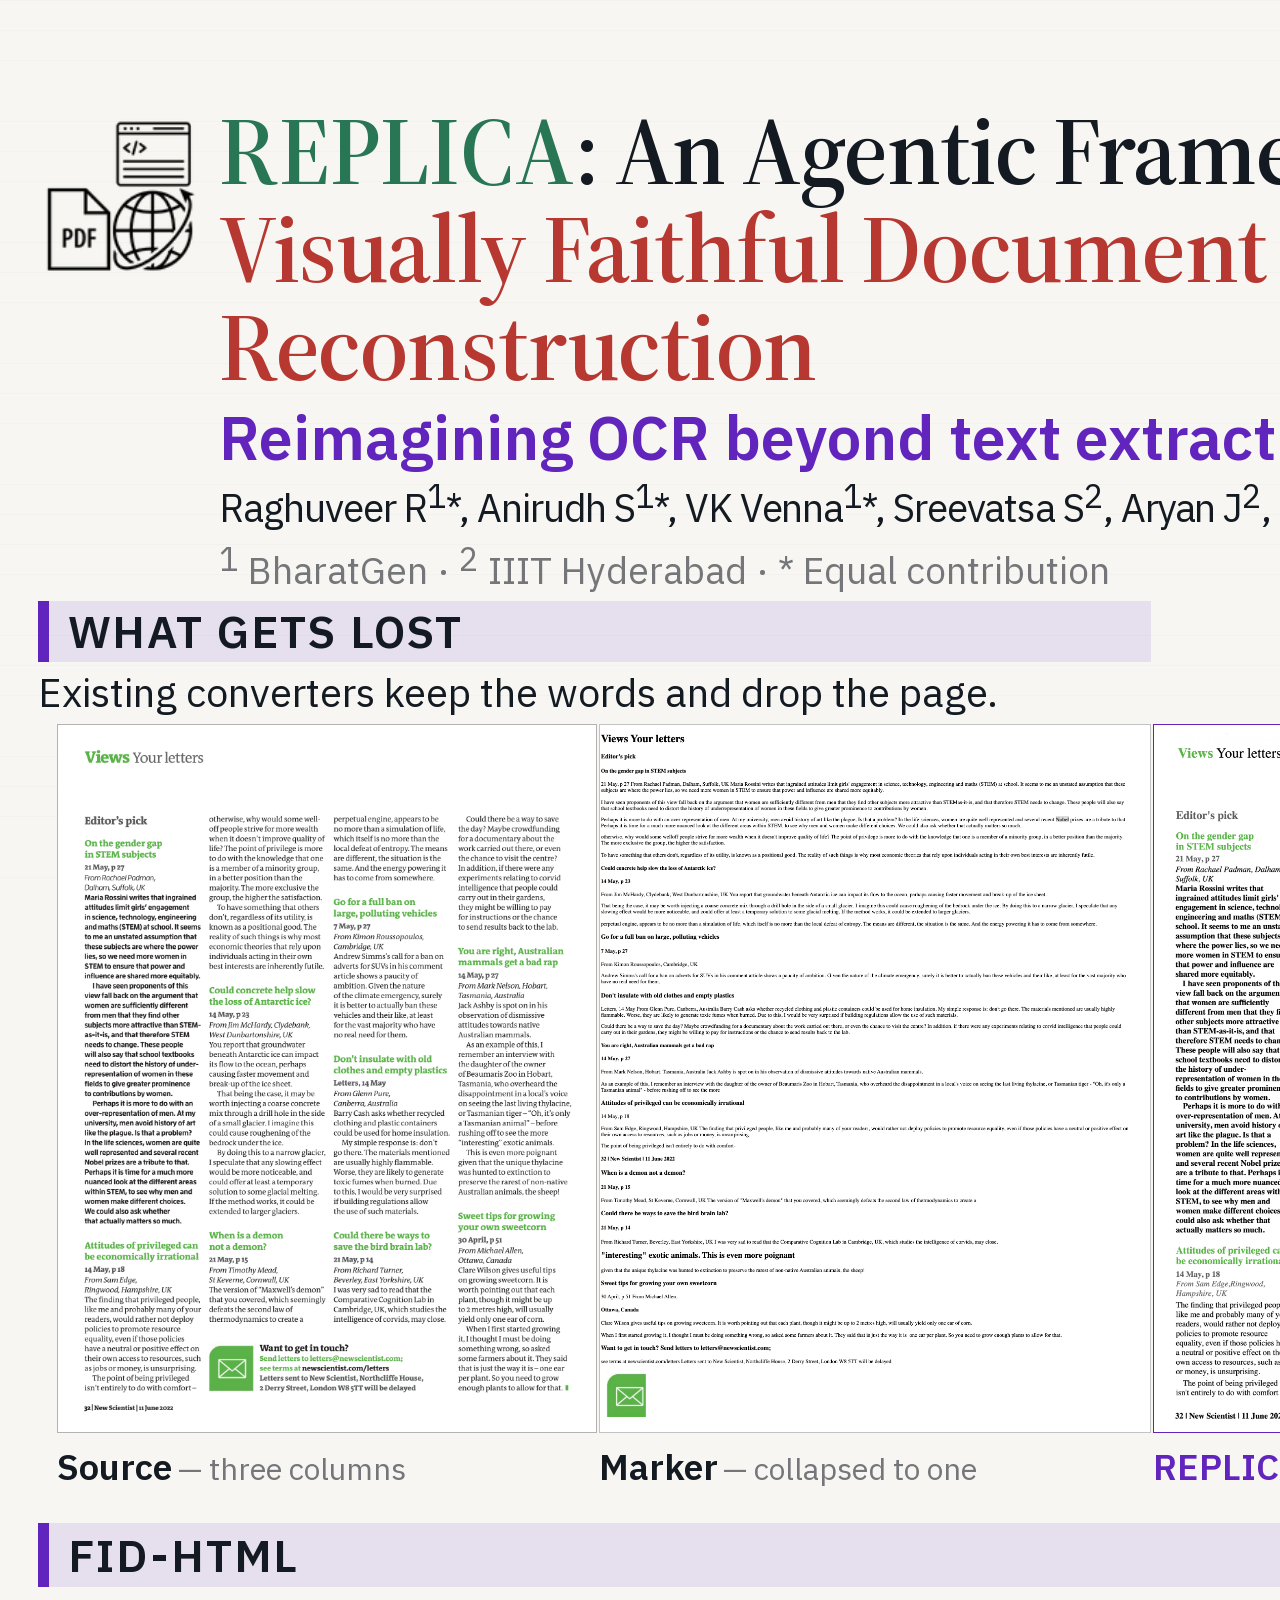
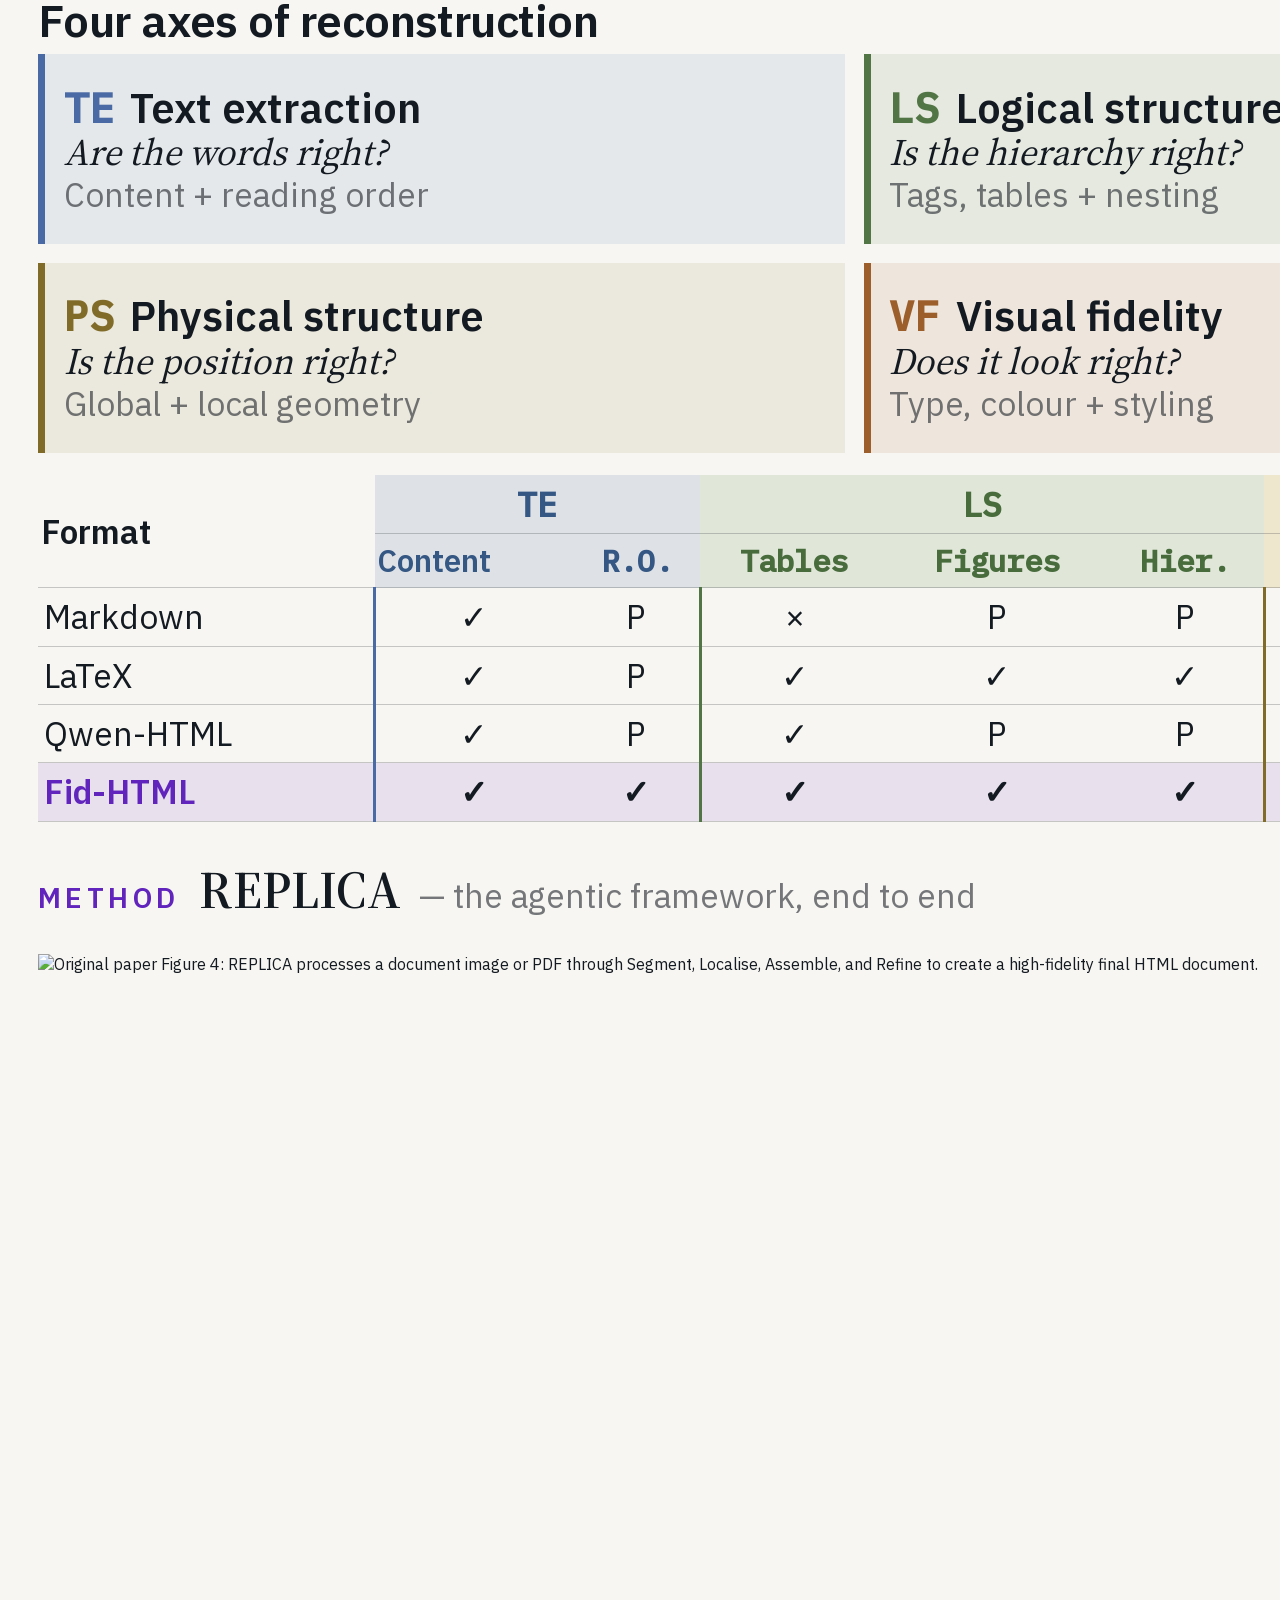
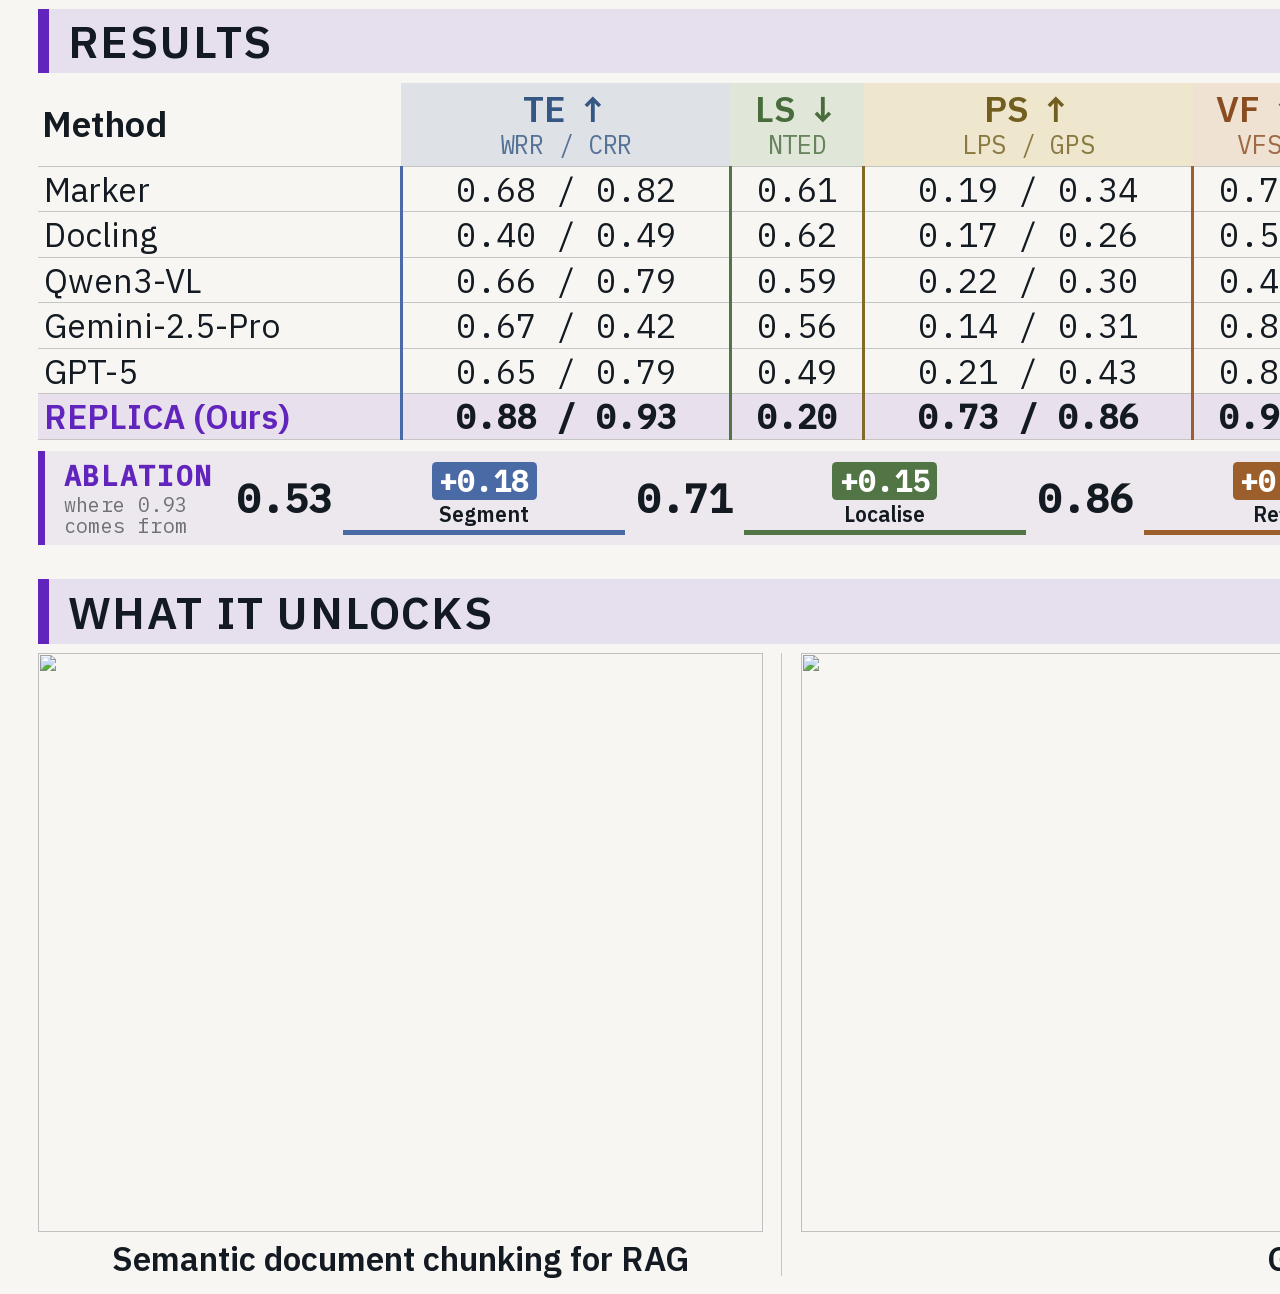
==== commit 47660cd9: "rearranged qrs and logos" ====
--- a/poster/index.html
+++ b/poster/index.html
@@ -63,28 +63,20 @@
         <p class="thesis"><span>Reimagining OCR beyond text extraction.</span>
           <!-- <small>Rebuild any page as HTML that still looks like the page.</small> -->
         </p>
-        <p class="authors">Raghuveer R<sup>1</sup>*, Anirudh Srinivasan<sup>1</sup>*,
-          Venkata Kesav Venna<sup>1</sup>*, Sreevatsa S<sup>2</sup>, Aryan Jain<sup>2</sup>,
-          Sahithi Kukkala<sup>2</sup>, Ravi Kiran Sarvadevabhatla<sup>1,2</sup></p>
+        <p class="authors">Raghuveer R<sup>1</sup>*, Anirudh S<sup>1</sup>*,
+          VK Venna<sup>1</sup>*, Sreevatsa S<sup>2</sup>, Aryan J<sup>2</sup>,
+          Sahithi K<sup>2</sup>, RK Sarvadevabhatla<sup>1,2</sup></p>
         <p class="affils"><sup>1</sup> BharatGen &middot; <sup>2</sup> IIIT Hyderabad
           &middot; * Equal contribution</p>
       </div>
 
       <div class="rail">
         <div class="logo"><img src="assets/logos/icdar26.png" alt="ICDAR 2026, Vienna"></div>
-        <div class="codes">
-          <figure>
-            <img src="assets/qr/project.svg" alt="">
-            <figcaption>Project page</figcaption>
-          </figure>
-          <figure>
-            <img src="assets/qr/contact.svg" alt="">
-            <figcaption>Contact us</figcaption>
-          </figure>
-        </div>
-        <p class="project-link"><svg class="webicon" aria-hidden="true">
-            <use href="#ic-web" />
-          </svg><span>replica-agents.github.io</span></p>
+        <div class="orglogos top-orglogos">
+          <img src="assets/logos/bharatgen-official.png" alt="BharatGen">
+          <img src="assets/logos/iiith.png" alt="IIIT Hyderabad">
+          <img src="assets/logos/cvit.png" alt="CVIT">
+        </div>
       </div>
     </header>
 
@@ -252,29 +244,33 @@
             <circle cx="620" cy="300" r="142" />
             <circle cx="620" cy="300" r="95" />
             <circle cx="620" cy="300" r="48" />
-            <line x1="620" y1="300" x2="620" y2="110" />
-            <line x1="620" y1="300" x2="810" y2="300" />
-            <line x1="620" y1="300" x2="620" y2="490" />
-            <line x1="620" y1="300" x2="430" y2="300" />
+            <line class="te" x1="620" y1="300" x2="620" y2="110" />
+            <line class="ls" x1="620" y1="300" x2="810" y2="300" />
+            <line class="ps" x1="620" y1="300" x2="620" y2="490" />
+            <line class="vf" x1="620" y1="300" x2="430" y2="300" />
           </g>
           <g class="rnode">
-            <circle cx="620" cy="110" r="7" class="std" />
-            <circle cx="810" cy="300" r="7" class="std" />
-            <circle cx="620" cy="490" r="7" class="new" />
-            <circle cx="430" cy="300" r="7" class="new" />
-          </g>
-          <g class="rlab std">
+            <circle cx="620" cy="110" r="7" class="te" />
+            <circle cx="810" cy="300" r="7" class="ls" />
+            <circle cx="620" cy="490" r="7" class="ps" />
+            <circle cx="430" cy="300" r="7" class="vf" />
+          </g>
+          <g class="rlab te">
             <text x="620" y="66" text-anchor="middle" class="ax">Text Extraction</text>
             <text x="620" y="90" text-anchor="middle" class="qq">are the words right?</text>
             <text x="620" y="32" text-anchor="middle" class="mt">WRR &#8593; &middot; CRR &#8593;</text>
+          </g>
+          <g class="rlab ls">
             <text x="828" y="288" class="ax">Logical Structure</text>
             <text x="828" y="312" class="qq">is the structure right?</text>
             <text x="828" y="340" class="mt">NTED &#8595; &middot; TEDS &#8593; &middot; CDM &#8593;</text>
           </g>
-          <g class="rlab new">
+          <g class="rlab ps">
             <text x="620" y="528" text-anchor="middle" class="ax">Physical Structure</text>
             <text x="620" y="552" text-anchor="middle" class="qq">is the position right?</text>
             <text x="620" y="580" text-anchor="middle" class="mt">GPS &#8593; &middot; LPS &#8593; &middot; NEW</text>
+          </g>
+          <g class="rlab vf">
             <text x="412" y="288" text-anchor="end" class="ax">Visual Fidelity</text>
             <text x="412" y="312" text-anchor="end" class="qq">does it look right?</text>
             <text x="412" y="340" text-anchor="end" class="mt">VFS &#8593; &middot; NEW</text>
@@ -416,10 +412,20 @@
           <div><b>03 &middot; Data skew</b><span>High-resource scripts dominate</span></div>
           <div><b>04 &middot; Render cost</b><span>Refinement adds latency</span></div>
         </div>
-        <div class="orglogos">
-          <img src="assets/logos/bharatgen-official.png" alt="BharatGen">
-          <img src="assets/logos/iiith.png" alt="IIIT Hyderabad">
-          <img src="assets/logos/cvit.png" alt="CVIT">
+        <div class="footer-contact">
+          <div class="codes">
+            <figure>
+              <img src="assets/qr/project.svg" alt="Project page QR code">
+              <figcaption>Project page</figcaption>
+            </figure>
+            <figure>
+              <img src="assets/qr/contact.svg" alt="Contact QR code">
+              <figcaption>Contact us</figcaption>
+            </figure>
+          </div>
+          <p class="project-link"><svg class="webicon" aria-hidden="true">
+              <use href="#ic-web" />
+            </svg><span>replica-agents.github.io</span></p>
         </div>
       </div>
     </section>
--- a/poster/poster.css
+++ b/poster/poster.css
@@ -267,7 +267,7 @@
 /* ===== BAND A — title ===================================================== */
 .bandA {
   display: grid;
-  grid-template-columns: 1fr 140mm;
+  grid-template-columns: 1fr auto;
   column-gap: 16mm;
   align-items: start;
   padding-top: 5mm;
@@ -275,13 +275,14 @@
 
 .bandA .rail {
   display: flex;
-  flex-direction: column;
-  gap: 4mm;
+  flex-direction: row;
+  gap: 16mm;
   align-items: center;
 }
 
 .bandA .logo img {
-  width: 88mm;
+  width: 160mm;
+  max-width: 100%;
   display: block;
 }
 
@@ -370,8 +371,8 @@
 .codes img,
 .codes .qr-slot {
   display: block;
-  width: 62mm !important;
-  height: 62mm !important;
+  width: 80mm !important;
+  height: 80mm !important;
 }
 
 .codes figcaption {
@@ -2484,3 +2485,84 @@
 .stats .unit {
   font-size: 24%;
 }
+
+/* The motivation bar introduces Source + Marker; the REPLICA example is the
+   answer, so the bar ends exactly at Marker's measured right edge. */
+.lostpanel .eyebrow {
+  width: 294.5mm;
+  box-sizing: border-box;
+}
+
+/* Match the Results-table axis palette throughout the radar. */
+.poster-radar .rgrid line.te { stroke: #355783; stroke-width: 3; }
+.poster-radar .rgrid line.ls { stroke: #496C3D; stroke-width: 3; }
+.poster-radar .rgrid line.ps { stroke: #725F20; stroke-width: 3; }
+.poster-radar .rgrid line.vf { stroke: #8A4D21; stroke-width: 3; }
+
+.poster-radar .rnode .te { fill: #355783; }
+.poster-radar .rnode .ls { fill: #496C3D; }
+.poster-radar .rnode .ps { fill: #725F20; }
+.poster-radar .rnode .vf { fill: #8A4D21; }
+
+.poster-radar .rlab.te .ax,
+.poster-radar .rlab.te .mt { fill: #355783; }
+.poster-radar .rlab.ls .ax,
+.poster-radar .rlab.ls .mt { fill: #496C3D; }
+.poster-radar .rlab.ps .ax,
+.poster-radar .rlab.ps .mt { fill: #725F20; }
+.poster-radar .rlab.vf .ax,
+.poster-radar .rlab.vf .mt { fill: #8A4D21; }
+
+.poster-radar .rlab.te .qq { fill: #355783; opacity: .72; }
+.poster-radar .rlab.ls .qq { fill: #496C3D; opacity: .72; }
+.poster-radar .rlab.ps .qq { fill: #725F20; opacity: .72; }
+.poster-radar .rlab.vf .qq { fill: #8A4D21; opacity: .72; }
+
+/* Institutional identity now closes the title rail. */
+.bandA .rail {
+  gap: 3mm;
+}
+
+.bandA .top-orglogos {
+  /* The lockup has to live inside the rail. Sized by height, so each keeps its own proportions. */
+  width: 210mm;
+  margin: 0;
+  display: flex;
+  flex-wrap: wrap;
+  gap: 6mm 12mm;
+  justify-content: center;
+  align-items: center;
+}
+
+.bandA .top-orglogos img { height: auto; max-width: 100%; }
+
+.bandA .top-orglogos img:first-child {
+  flex-basis: 100%;
+  width: 190mm;
+  height: auto;
+}
+
+.bandA .top-orglogos img:nth-child(2),
+.bandA .top-orglogos img:nth-child(3) {
+  width: auto;
+  height: 45mm;
+  object-fit: contain;
+}
+
+/* Contact actions now close the poster, directly beneath Limitations. */
+.footer-contact {
+  margin-top: 15mm;
+  margin-bottom: 0;
+  display: flex;
+  flex-direction: column;
+  align-items: center;
+  gap: 3mm;
+}
+
+.footer-contact .codes {
+  margin: 0;
+}
+
+.footer-contact .project-link {
+  margin: 0;
+}
